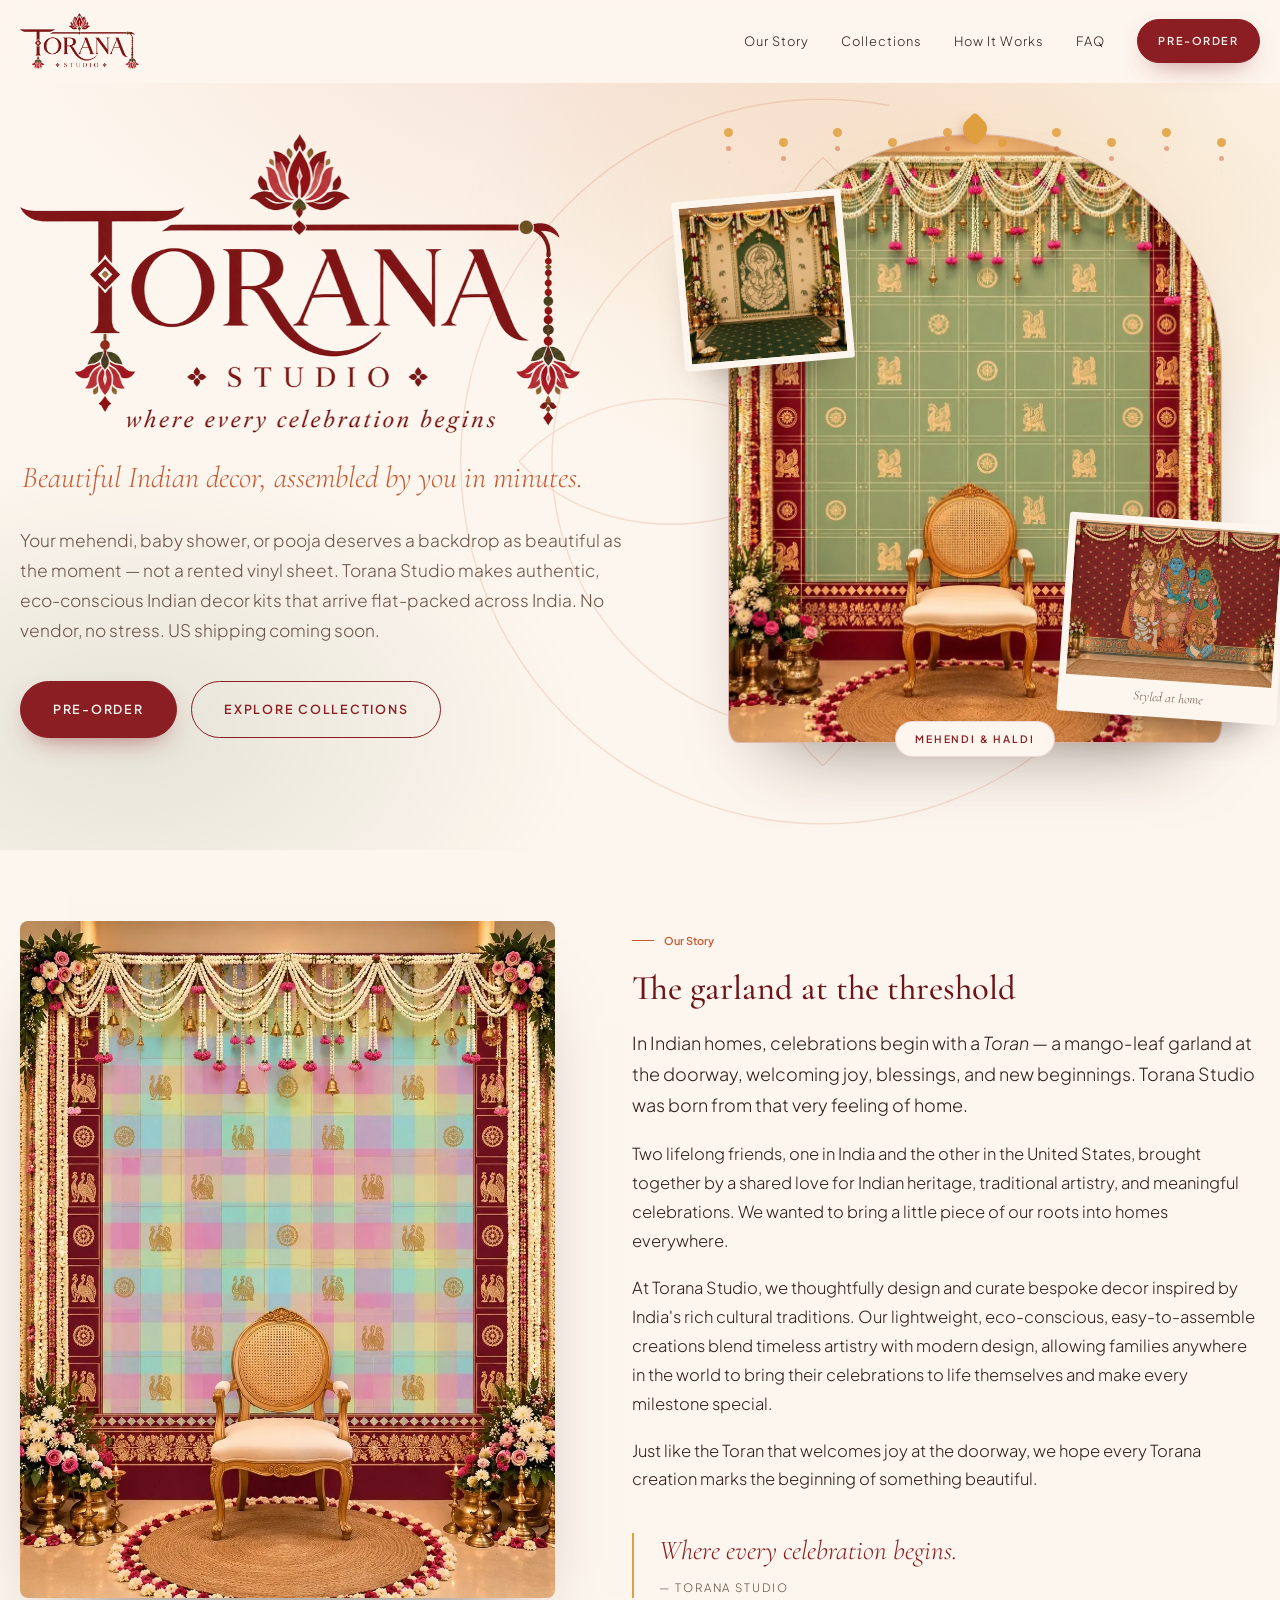
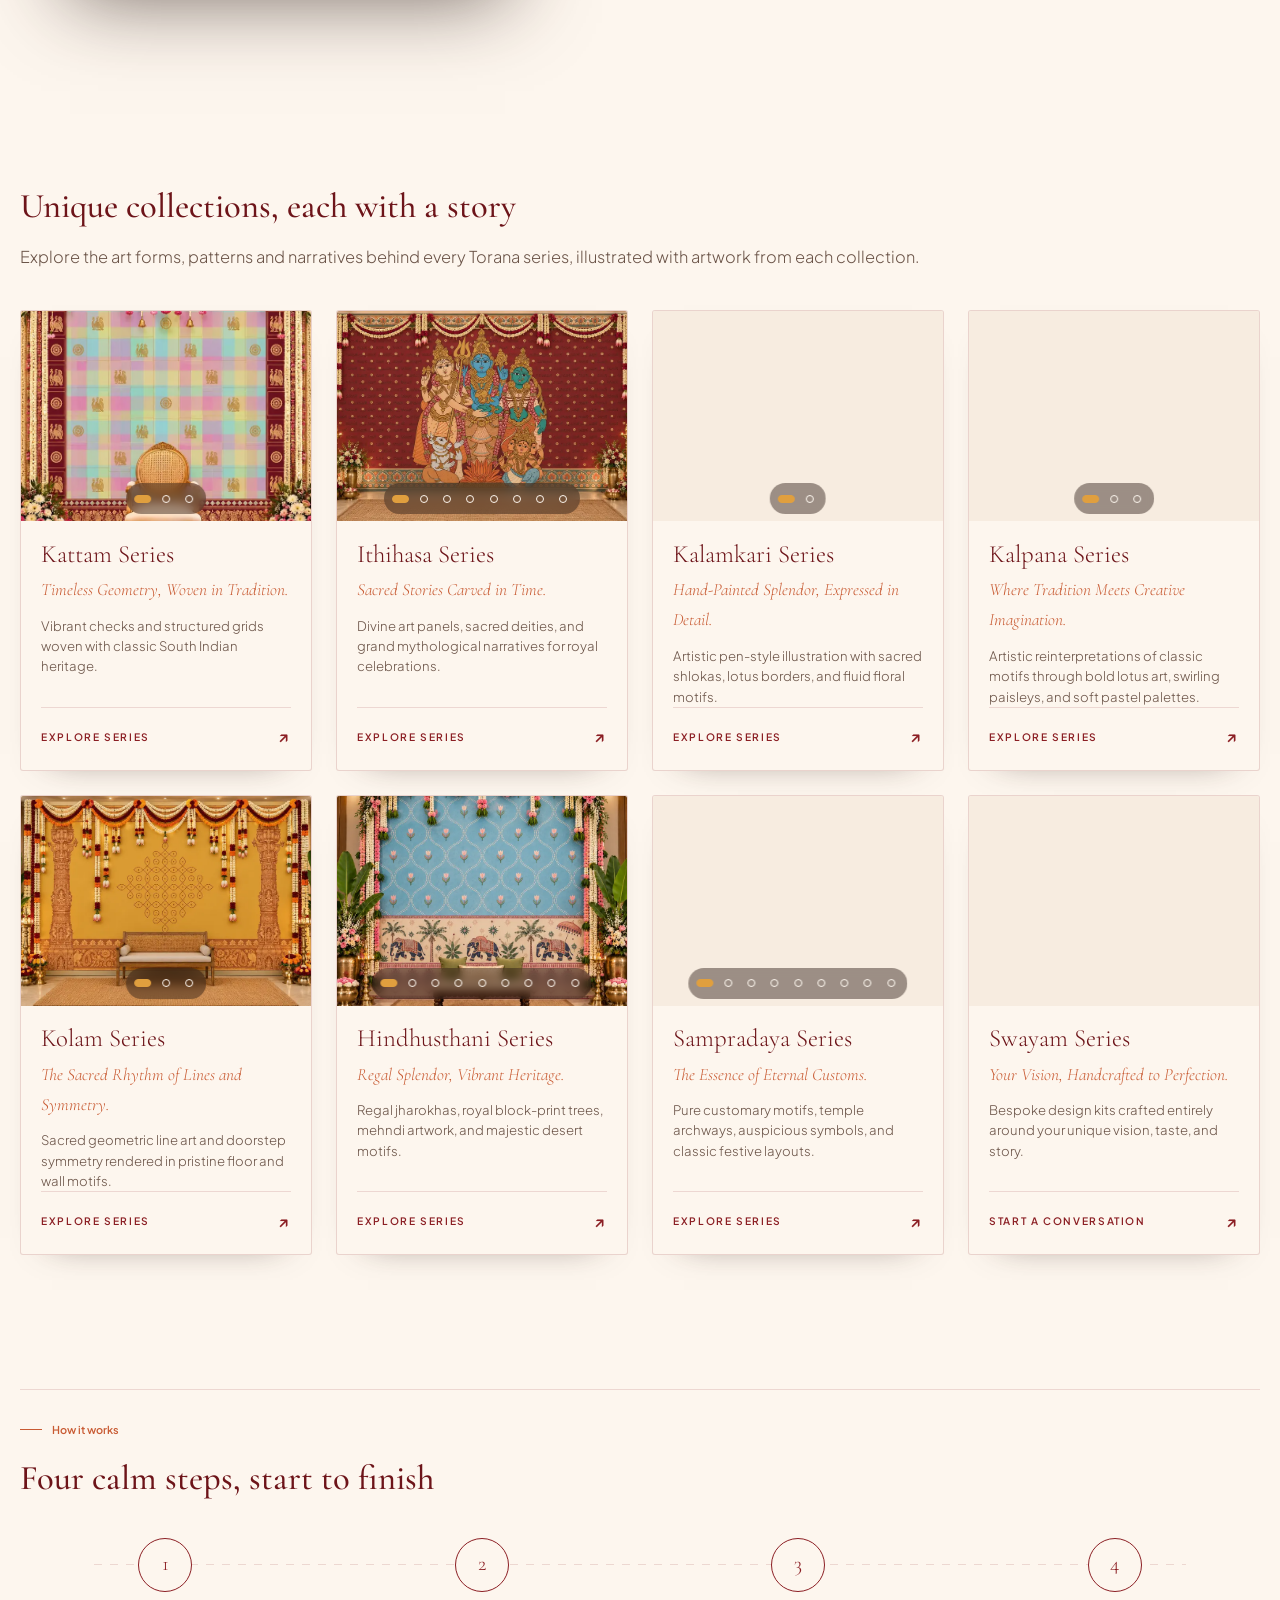
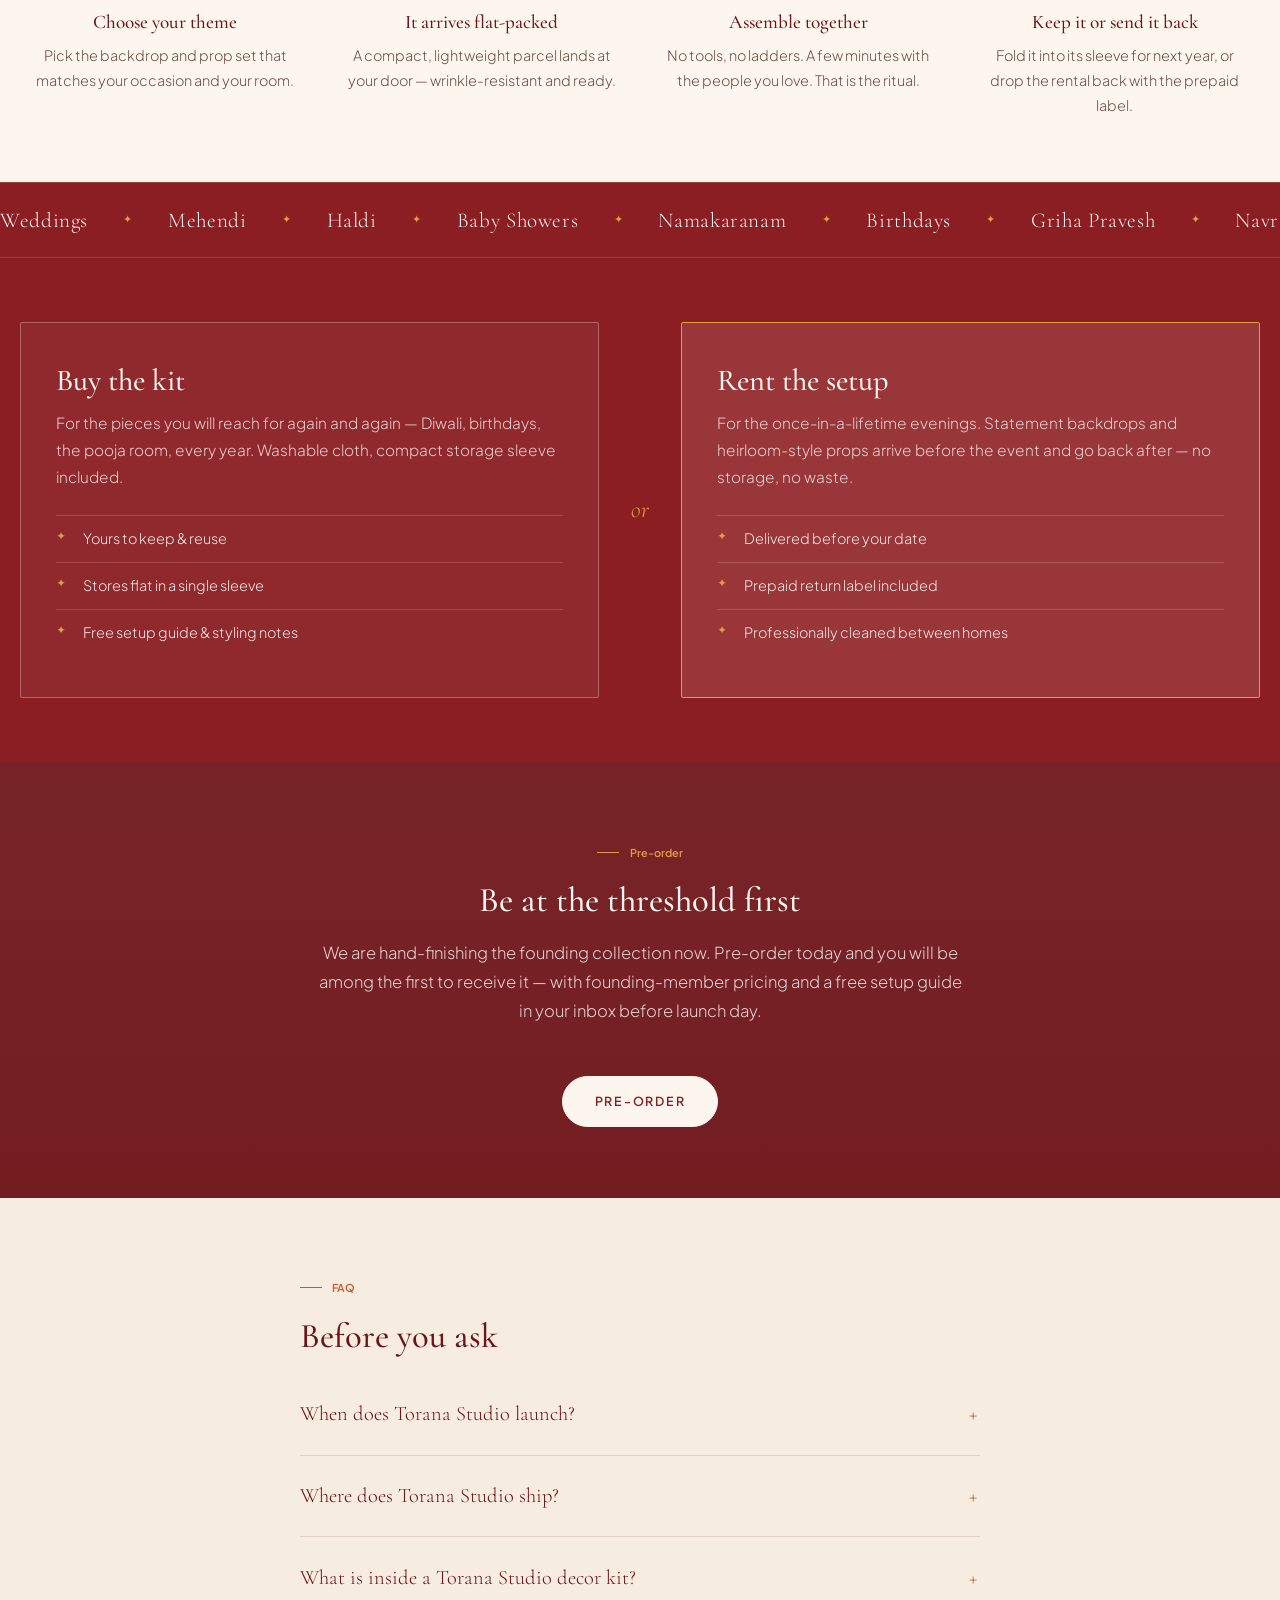
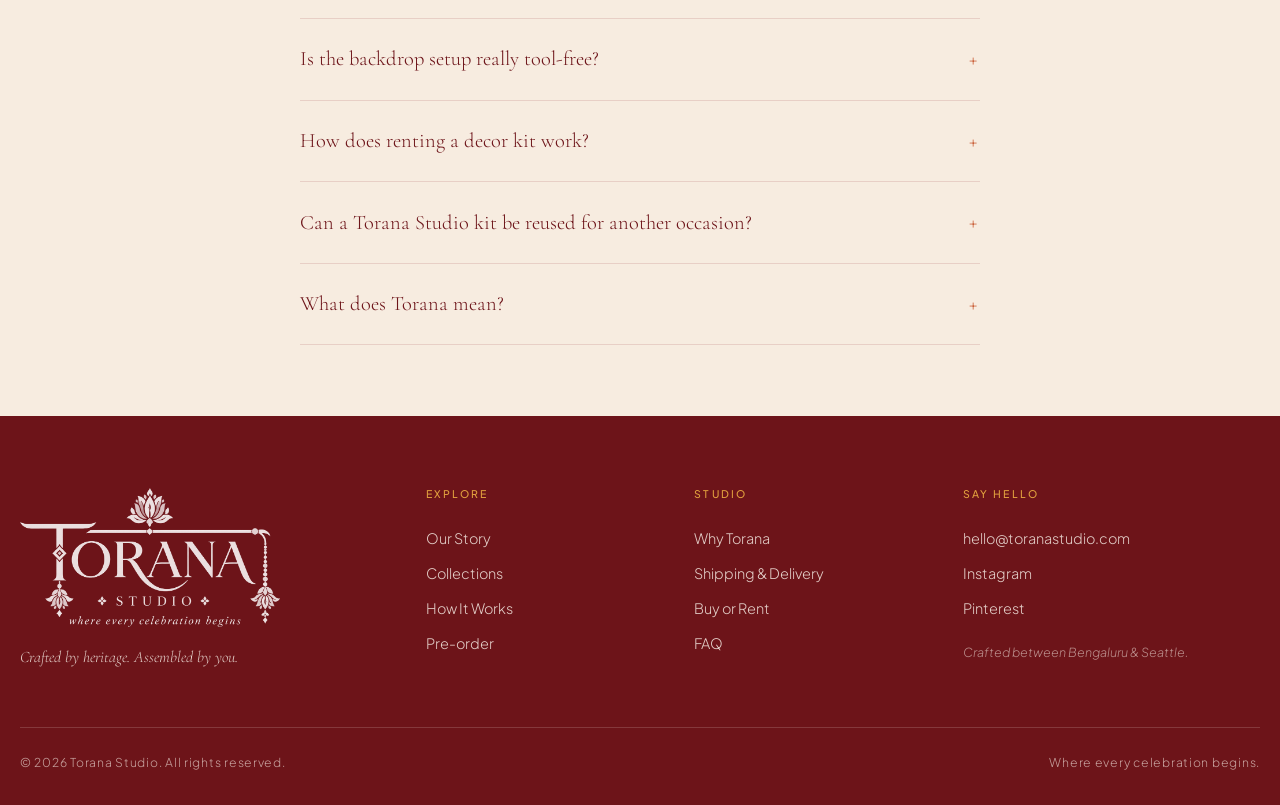
==== index.html @ a6eb234a "Move Pre-order footer link to Explore column" ====
<!DOCTYPE html>
<html lang="en">
<head>
<meta charset="UTF-8" />
<meta name="viewport" content="width=device-width, initial-scale=1.0" />
<title>Torana Studio | Indian Backdrop &amp; Decor Kits to Buy or Rent</title>
<meta name="description" content="Torana Studio makes eco-conscious Indian backdrop and decor kits for weddings, mehendi, poojas, baby showers and birthdays. Reusable cloth, tool-free DIY setup. Launching in India for Diwali 2026; US shipping coming soon." />
<meta name="theme-color" content="#8B1E23" />
<meta name="author" content="Torana Studio" />
<meta name="robots" content="index, follow, max-image-preview:large, max-snippet:-1" />
<link rel="canonical" href="https://www.toranastudio.com/" />
<link rel="alternate" type="text/markdown" href="https://www.toranastudio.com/llms.txt" title="Plain-text summary for AI agents" />

<meta property="og:type" content="website" />
<meta property="og:site_name" content="Torana Studio" />
<meta property="og:locale" content="en_US" />
<meta property="og:url" content="https://www.toranastudio.com/" />
<meta property="og:title" content="Torana Studio | Indian Backdrop &amp; Decor Kits to Buy or Rent" />
<meta property="og:description" content="Eco-conscious Indian backdrop and decor kits on reusable cloth. India launch for Diwali 2026; US shipping coming soon." />
<meta property="og:image" content="https://www.toranastudio.com/assets/img/5-lg.webp" />
<meta property="og:image:alt" content="A traditional Indian cloth backdrop styled for a home celebration" />
<meta name="twitter:card" content="summary_large_image" />
<meta name="twitter:title" content="Torana Studio | Indian Backdrop &amp; Decor Kits to Buy or Rent" />
<meta name="twitter:description" content="Eco-conscious Indian backdrop and decor kits on reusable cloth. India launch for Diwali 2026; US shipping coming soon." />
<meta name="twitter:image" content="https://www.toranastudio.com/assets/img/5-lg.webp" />

<link rel="icon" type="image/png" href="assets/logo/favicon.png" />
<link rel="apple-touch-icon" href="assets/logo/favicon.png" />
<link rel="preconnect" href="https://fonts.googleapis.com" />
<link rel="preconnect" href="https://fonts.gstatic.com" crossorigin />
<link rel="preload" as="image" href="assets/logo/torana-lockup.webp" />
<link rel="preload" as="image" href="assets/img/9-lg.webp" />
<link href="https://fonts.googleapis.com/css2?family=Cinzel:wght@400..700&family=Cormorant+Garamond:ital,wght@0,300..700;1,300..600&family=Plus+Jakarta+Sans:wght@300..700&display=swap" rel="stylesheet" />
<link rel="stylesheet" href="styles.css?v=20261010-fixes" />
<script type="application/ld+json">
{
  "@context": "https://schema.org",
  "@graph": [
    {
      "@type": "Organization",
      "@id": "https://www.toranastudio.com/#organization",
      "name": "Torana Studio",
      "alternateName": "Torana",
      "url": "https://www.toranastudio.com/",
      "logo": "https://www.toranastudio.com/assets/logo/torana-lockup.png",
      "image": "https://www.toranastudio.com/assets/img/5-lg.webp",
      "slogan": "Where every celebration begins",
      "foundingDate": "2026",
      "email": "hello@toranastudio.com",
      "description": "Torana Studio designs and curates eco-conscious, DIY Indian backdrop and decor kits for home celebrations. Kits are printed on reusable cloth, ship flat-packed, and assemble in a few minutes without tools. Customers can buy a kit or rent it for a single event.",
      "areaServed": [{ "@type": "Country", "name": "India" }],
      "knowsAbout": [
        "Indian wedding decor",
        "Mehendi and haldi backdrops",
        "Pooja and festival decor",
        "Baby shower and seemantham decor",
        "Griha pravesh decor",
        "Pichwai, Kalamkari, Kolam and Aipan motifs",
        "Eco-conscious cloth backdrops",
        "DIY event decor rental"
      ],
      "sameAs": [
        "https://instagram.com",
        "https://pinterest.com"
      ]
    },
    {
      "@type": "WebSite",
      "@id": "https://www.toranastudio.com/#website",
      "url": "https://www.toranastudio.com/",
      "name": "Torana Studio",
      "inLanguage": "en",
      "publisher": { "@id": "https://www.toranastudio.com/#organization" }
    },
    {
      "@type": "WebPage",
      "@id": "https://www.toranastudio.com/#webpage",
      "url": "https://www.toranastudio.com/",
      "name": "Torana Studio | Indian Backdrop & Decor Kits to Buy or Rent",
      "isPartOf": { "@id": "https://www.toranastudio.com/#website" },
      "about": { "@id": "https://www.toranastudio.com/#organization" },
      "primaryImageOfPage": "https://www.toranastudio.com/assets/img/5-lg.webp",
      "description": "Pre-launch page for Torana Studio: eco-conscious Indian backdrop and decor kits, launching in India for Diwali 2026. US shipping is coming soon."
    },
    {
      "@type": "ItemList",
      "@id": "https://www.toranastudio.com/#collections",
      "name": "Torana Studio collection series",
      "itemListOrder": "https://schema.org/ItemListOrderAscending",
      "numberOfItems": 7,
      "itemListElement": [
        { "@type": "ListItem", "position": 1, "name": "Kattam Series", "url": "https://www.toranastudio.com/collection.html?series=kattam" },
        { "@type": "ListItem", "position": 2, "name": "Ithihasa Series", "url": "https://www.toranastudio.com/collection.html?series=ithihasa" },
        { "@type": "ListItem", "position": 3, "name": "Kalamkari Series", "url": "https://www.toranastudio.com/collection.html?series=kalamkari" },
        { "@type": "ListItem", "position": 4, "name": "Kalpana Series", "url": "https://www.toranastudio.com/collection.html?series=kalpana" },
        { "@type": "ListItem", "position": 5, "name": "Kolam Series", "url": "https://www.toranastudio.com/collection.html?series=kolam" },
        { "@type": "ListItem", "position": 6, "name": "Hindhusthani Series", "url": "https://www.toranastudio.com/collection.html?series=hindhusthani" },
        { "@type": "ListItem", "position": 7, "name": "Sampradaya Series", "url": "https://www.toranastudio.com/collection.html?series=sampradaya" }
      ]
    },
    {
      "@type": "HowTo",
      "@id": "https://www.toranastudio.com/#howto",
      "name": "How to set up a Torana Studio backdrop kit",
      "tool": [],
      "supply": [{ "@type": "HowToSupply", "name": "Torana Studio backdrop kit" }],
      "step": [
        { "@type": "HowToStep", "position": 1, "name": "Choose your theme", "text": "Pick the backdrop and prop set that matches your occasion and your room." },
        { "@type": "HowToStep", "position": 2, "name": "It arrives flat-packed", "text": "A compact, lightweight, wrinkle-resistant parcel is delivered to your door." },
        { "@type": "HowToStep", "position": 3, "name": "Assemble together", "text": "Hang the cloth backdrop and place the props. No tools and no ladders are required; it takes a few minutes." },
        { "@type": "HowToStep", "position": 4, "name": "Keep it or send it back", "text": "Fold a purchased kit into its storage sleeve for next year, or return a rental with the prepaid label." }
      ]
    },
    {
      "@type": "FAQPage",
      "@id": "https://www.toranastudio.com/#faq",
      "mainEntity": [
        {
          "@type": "Question",
          "name": "When does Torana Studio launch?",
          "acceptedAnswer": { "@type": "Answer", "text": "Torana Studio opens its store around Diwali 2026, in phases. People on the founding list get access first, usually a week or two before anyone else." }
        },
        {
          "@type": "Question",
          "name": "Where does Torana Studio ship?",
          "acceptedAnswer": { "@type": "Answer", "text": "Shipping launches in India first. Shipping to the United States is coming soon. Kits are flat-packed to keep shipping light and the carbon footprint low." }
        },
        {
          "@type": "Question",
          "name": "What is inside a Torana Studio decor kit?",
          "acceptedAnswer": { "@type": "Answer", "text": "Each kit contains a printed cloth backdrop, a tool-free hanging system, the styling props for that theme, and a printed step-by-step setup guide. Nothing else needs to be bought and no drilling is required." }
        },
        {
          "@type": "Question",
          "name": "Is the backdrop setup really tool-free?",
          "acceptedAnswer": { "@type": "Answer", "text": "Yes. The hanging system works on standard walls and stands without nails, ladders or professional help, and takes a few minutes. If you can hang a curtain, you can set up the backdrop." }
        },
        {
          "@type": "Question",
          "name": "How does renting a decor kit work?",
          "acceptedAnswer": { "@type": "Answer", "text": "Statement backdrops and reusable props arrive a few days before your event and go back afterwards using a prepaid return label. Everything is professionally cleaned between homes." }
        },
        {
          "@type": "Question",
          "name": "Can a Torana Studio kit be reused for another occasion?",
          "acceptedAnswer": { "@type": "Answer", "text": "Yes. The cloth is washable and the prop systems are modular, so a single kit can be used for a baby shower in spring and Diwali in autumn." }
        },
        {
          "@type": "Question",
          "name": "What does Torana mean?",
          "acceptedAnswer": { "@type": "Answer", "text": "A Toran, or Torana, is the mango-leaf garland tied across a doorway in Indian homes. It is the first decoration of any celebration and marks the threshold where an ordinary space becomes festive. The studio takes its name and its tagline, 'where every celebration begins', from that tradition." }
        }
      ]
    }
  ]
}
</script>
</head>
<body>

<a class="skip-link" href="#main">Skip to content</a>

<header class="nav" id="nav">
  <div class="shell nav__inner">
    <a class="brand" href="#top" aria-label="Torana Studio home">
      <img src="assets/logo/torana-nav.webp" width="420" height="197"
           alt="Torana Studio" class="brand__lockup" />
    </a>

    <nav class="nav__links" id="navLinks" aria-label="Primary">
      <a href="#story">Our Story</a>
      <a href="#collections">Collections</a>
      <a href="#how">How It Works</a>
      <a href="#faq">FAQ</a>
      <a class="btn btn--sm btn--primary" href="#waitlist">Pre-order</a>
    </nav>

    <button class="nav__toggle" id="navToggle" aria-expanded="false" aria-controls="navLinks" aria-label="Open menu">
      <span></span><span></span><span></span>
    </button>
  </div>
  <div class="nav__progress" id="navProgress" aria-hidden="true"></div>
</header>

<main id="main">

  <!-- ───────────────────────── HERO ───────────────────────── -->
  <!-- section order: Hero → Story → Collections → How It Works → Occasions → Buy/Rent → Why → Waitlist → FAQ → Band -->
  <section class="hero" id="top">
    <div class="hero__wash" aria-hidden="true"></div>
    <div class="hero__kolam" aria-hidden="true">
      <svg viewBox="0 0 600 600" fill="none" stroke="currentColor" stroke-width="1.1">
        <circle class="draw" cx="300" cy="300" r="286" />
        <circle class="draw" cx="300" cy="300" r="214" stroke-dasharray="3 9" />
        <g class="kolam-spin">
          <path class="draw" d="M300 60c66 60 66 180 0 240-66-60-66-180 0-240Z" />
          <path class="draw" d="M300 540c66-60 66-180 0-240-66 60-66 180 0 240Z" />
          <path class="draw" d="M60 300c60-66 180-66 240 0-60 66-180 66-240 0Z" />
          <path class="draw" d="M540 300c-60-66-180-66-240 0 60 66 180 66 240 0Z" />
        </g>
      </svg>
    </div>

    <div class="shell hero__inner">

      <div class="hero__copy">
        <h1 class="hero__logo reveal" data-delay="1">
          <img src="assets/logo/torana-lockup.webp" width="900" height="482"
               alt="" aria-hidden="true" fetchpriority="high" />
          <span class="sr-only">Torana Studio — eco-conscious Indian backdrop and decor
          kits to buy or rent. Where every celebration begins.</span>
        </h1>

        <p class="hero__kicker reveal" data-delay="2">Beautiful Indian decor, assembled by you in minutes.</p>

        <p class="hero__lede reveal" data-delay="3">
          Your mehendi, baby shower, or pooja deserves a backdrop as beautiful as the
          moment — not a rented vinyl sheet. Torana Studio makes authentic, eco-conscious
          Indian decor kits that arrive flat-packed across India. No vendor, no stress.
          US shipping coming soon.
        </p>

        <div class="hero__actions reveal" data-delay="4">
          <a class="btn btn--primary" href="#waitlist">Pre-order</a>
          <a class="btn btn--ghost" href="#collections">Explore Collections</a>
        </div>
      </div>

      <div class="hero__art reveal" data-delay="2">
        <div class="arch">
          <div class="arch__frame" id="archFrame">
            <img class="arch__slide is-on" src="assets/img/9-lg.webp" alt="A traditional Indian cloth backdrop styled for a home celebration" />
          </div>
          <span class="arch__finial" aria-hidden="true"></span>
          <p class="arch__caption" id="archCaption" aria-live="off">Mehendi &amp; Haldi</p>
        </div>

        <figure class="hero__chip hero__chip--a">
          <img src="assets/img/1-sm.webp" width="700" height="700" loading="eager"
               alt="Close detail of a hand-illustrated backdrop print" />
        </figure>

        <figure class="hero__chip hero__chip--b">
          <img src="assets/img/7-sm.webp" width="700" height="467" loading="eager"
               alt="A festive stage setup with floral garlands and brass lamps" />
          <figcaption>Styled at home</figcaption>
        </figure>

        <div class="hero__garland" aria-hidden="true">
          <span></span><span></span><span></span><span></span><span></span>
          <span></span><span></span><span></span><span></span><span></span>
        </div>
      </div>

    </div>

  </section>

  <!-- ───────────────────────── STORY ───────────────────────── -->
  <section class="story section" id="story">
    <div class="shell story__grid">
      <div class="story__media reveal">
        <div class="story__frame">
          <img src="assets/img/6-lg.webp" width="1019" height="1280" loading="lazy"
            alt="Pastel Indian celebration backdrop with peacock motifs, flower garlands, brass lamps and cane seating" />
        </div>
      </div>

      <div class="story__copy">
        <p class="eyebrow reveal"><span class="eyebrow__dot"></span> Our Story</p>
        <h2 class="reveal" data-delay="1">The garland at the threshold</h2>

        <p class="lead reveal" data-delay="2">
          In Indian homes, celebrations begin with a <em>Toran</em> — a mango-leaf garland at
          the doorway, welcoming joy, blessings, and new beginnings. Torana Studio was born
          from that very feeling of home.
        </p>

        <p class="reveal" data-delay="3">
          Two lifelong friends, one in India and the other in the United States, brought
          together by a shared love for Indian heritage, traditional artistry, and
          meaningful celebrations. We wanted to bring a little piece of our roots into
          homes everywhere.
        </p>

        <p class="reveal" data-delay="3">
          At Torana Studio, we thoughtfully design and curate bespoke decor inspired by
          India's rich cultural traditions. Our lightweight, eco-conscious, easy-to-assemble
          creations blend timeless artistry with modern design, allowing families anywhere
          in the world to bring their celebrations to life themselves and make every
          milestone special.
        </p>

        <p class="reveal" data-delay="3">
          Just like the Toran that welcomes joy at the doorway, we hope every Torana
          creation marks the beginning of something beautiful.
        </p>

        <figure class="pullquote reveal" data-delay="4">
          <blockquote>Where every celebration begins.</blockquote>
          <figcaption>— Torana Studio</figcaption>
        </figure>
      </div>
    </div>
  </section>

  <!-- ───────────────────────── COLLECTIONS ───────────────────────── -->
  <section class="collections section" id="collections">
    <div class="shell">
      <header class="section__head collections__head">
        <p class="eyebrow reveal"><span class="eyebrow__dot"></span> Collections</p>
        <h2 class="reveal" data-delay="1">Unique collections, each with a story</h2>
        <p class="section__sub reveal" data-delay="2">
          Explore the art forms, patterns and narratives behind every Torana series,
          illustrated with artwork from each collection.
        </p>
      </header>

      <div class="series-grid" id="seriesGrid" aria-live="polite"></div>
    </div>
  </section>

  <!-- ───────────────────────── HOW IT WORKS ───────────────────────── -->
  <section class="how section" id="how">
    <div class="shell">
      <header class="section__head">
        <p class="eyebrow reveal"><span class="eyebrow__dot"></span> How it works</p>
        <h2 class="reveal" data-delay="1">Four calm steps, start to finish</h2>
      </header>

      <ol class="steps">
        <li class="step reveal">
          <span class="step__no">1</span>
          <h3>Choose your theme</h3>
          <p>Pick the backdrop and prop set that matches your occasion and your room.</p>
        </li>
        <li class="step reveal" data-delay="1">
          <span class="step__no">2</span>
          <h3>It arrives flat-packed</h3>
          <p>A compact, lightweight parcel lands at your door — wrinkle-resistant and ready.</p>
        </li>
        <li class="step reveal" data-delay="2">
          <span class="step__no">3</span>
          <h3>Assemble together</h3>
          <p>No tools, no ladders. A few minutes with the people you love. That is the ritual.</p>
        </li>
        <li class="step reveal" data-delay="3">
          <span class="step__no">4</span>
          <h3>Keep it or send it back</h3>
          <p>Fold it into its sleeve for next year, or drop the rental back with the prepaid label.</p>
        </li>
      </ol>
    </div>
  </section>

  <!-- ───────────────────────── OCCASIONS MARQUEE ───────────────────────── -->
  <section class="occasions" aria-label="Occasions we design for">
    <div class="occasions__track">
      <span>Weddings</span><i>✦</i><span>Mehendi</span><i>✦</i><span>Haldi</span><i>✦</i>
      <span>Baby Showers</span><i>✦</i><span>Namakaranam</span><i>✦</i><span>Birthdays</span><i>✦</i>
      <span>Griha Pravesh</span><i>✦</i><span>Navratri</span><i>✦</i><span>Diwali</span><i>✦</i>
      <span>Pooja &amp; Satyanarayana</span><i>✦</i><span>Sangeet</span><i>✦</i><span>Anniversaries</span><i>✦</i>
      <span>Weddings</span><i>✦</i><span>Mehendi</span><i>✦</i><span>Haldi</span><i>✦</i>
      <span>Baby Showers</span><i>✦</i><span>Namakaranam</span><i>✦</i><span>Birthdays</span><i>✦</i>
      <span>Griha Pravesh</span><i>✦</i><span>Navratri</span><i>✦</i><span>Diwali</span><i>✦</i>
      <span>Pooja &amp; Satyanarayana</span><i>✦</i><span>Sangeet</span><i>✦</i><span>Anniversaries</span><i>✦</i>
    </div>
  </section>

  <!-- ───────────────────────── BUY OR RENT ───────────────────────── -->
  <section class="models section section--deep" id="models">
    <div class="shell">
      <div class="models__grid">
        <article class="model reveal">
          <h3>Buy the kit</h3>
          <p>
            For the pieces you will reach for again and again — Diwali, birthdays, the
            pooja room, every year. Washable cloth, compact storage sleeve included.
          </p>
          <ul>
            <li>Yours to keep &amp; reuse</li>
            <li>Stores flat in a single sleeve</li>
            <li>Free setup guide &amp; styling notes</li>
          </ul>
        </article>

        <span class="models__or" aria-hidden="true">or</span>

        <article class="model model--alt reveal" data-delay="2">
          <h3>Rent the setup</h3>
          <p>
            For the once-in-a-lifetime evenings. Statement backdrops and heirloom-style
            props arrive before the event and go back after — no storage, no waste.
          </p>
          <ul>
            <li>Delivered before your date</li>
            <li>Prepaid return label included</li>
            <li>Professionally cleaned between homes</li>
          </ul>
        </article>
      </div>
    </div>
  </section>

  <!-- ───────────────────────── WHY TORANA ───────────────────────── -->
  <!-- ───────────────────────── WAITLIST ───────────────────────── -->
  <section class="waitlist section" id="waitlist">
    <div class="shell">
      <p class="eyebrow eyebrow--light reveal"><span class="eyebrow__dot"></span> Pre-order</p>
      <h2 class="reveal" data-delay="1">Be at the threshold first</h2>
      <p class="waitlist__lede reveal" data-delay="2">
        We are hand-finishing the founding collection now. Pre-order today and you will
        be among the first to receive it — with founding-member pricing and a
        free setup guide in your inbox before launch day.
      </p>
      <button class="btn btn--cream reveal" data-delay="3" id="preorderBtn">Pre-order</button>
    </div>
  </section>

  <!-- Pre-order dialog -->
  <dialog class="preorder-dialog" id="preorderDialog" aria-label="Pre-order form">
    <button class="preorder-dialog__close" id="preorderClose" aria-label="Close">&#10005;</button>
    <iframe
      src="https://docs.google.com/forms/d/e/1FAIpQLSdzfx0k8hFGqOE7U7iX3uAHd4zS5yiIYxJxiwqDrR6FOBD5bg/viewform?embedded=true"
      class="waitlist__gform"
      title="Pre-order"
      frameborder="0"
      marginheight="0"
      marginwidth="0"
      loading="lazy">Loading…</iframe>
  </dialog>

  <!-- ───────────────────────── NOTE / FAQ ───────────────────────── -->
  <section class="section section--cream" id="faq">
    <div class="shell">

      <div class="faq faq--full">
        <p class="eyebrow reveal"><span class="eyebrow__dot"></span> FAQ</p>
        <h2 class="reveal" data-delay="1">Before you ask</h2>

        <div class="accordion" id="accordion">
          <details class="acc reveal">
            <summary>When does Torana Studio launch?</summary>
            <p>
              Torana Studio opens its store around Diwali 2026, in phases. People on the
              founding list get access first, usually a week or two before anyone else.
            </p>
          </details>

          <details class="acc reveal">
            <summary>Where does Torana Studio ship?</summary>
            <p>
              Shipping launches in India first. Shipping to the United States is coming
              soon. Kits are flat-packed to keep shipping light and the carbon footprint low.
            </p>
          </details>

          <details class="acc reveal">
            <summary>What is inside a Torana Studio decor kit?</summary>
            <p>
              Each kit contains a printed cloth backdrop, a tool-free hanging system, the
              styling props for that theme, and a printed step-by-step setup guide. Nothing
              else needs to be bought and no drilling is required.
            </p>
          </details>

          <details class="acc reveal">
            <summary>Is the backdrop setup really tool-free?</summary>
            <p>
              Yes. The hanging system works on standard walls and stands without nails,
              ladders or professional help, and takes a few minutes. If you can
              hang a curtain, you can set up the backdrop.
            </p>
          </details>

          <details class="acc reveal">
            <summary>How does renting a decor kit work?</summary>
            <p>
              Statement backdrops and reusable props arrive a few days before your event
              and go back afterwards using a prepaid return label. Everything is
              professionally cleaned between homes.
            </p>
          </details>

          <details class="acc reveal">
            <summary>Can a Torana Studio kit be reused for another occasion?</summary>
            <p>
              Yes. The cloth is washable and the prop systems are modular, so a single kit
              can be used for a baby shower in spring and Diwali in autumn.
            </p>
          </details>

          <details class="acc reveal">
            <summary>What does Torana mean?</summary>
            <p>
              A Toran, or Torana, is the mango-leaf garland tied across a doorway in Indian homes. It
              is the first decoration of any celebration and marks the threshold where an
              ordinary space becomes festive. The studio takes its name and its tagline,
              "where every celebration begins", from that tradition.
            </p>
          </details>
        </div>
      </div>

    </div>
  </section>


</main>

<footer class="footer">
  <div class="shell footer__inner">
    <div class="footer__brand">
      <img src="assets/logo/torana-lockup.webp" width="900" height="482" loading="lazy"
           alt="Torana Studio" class="footer__lockup" />
      <p class="footer__tag">Crafted by heritage. Assembled by you.</p>
    </div>

    <nav class="footer__col" aria-label="Explore">
      <h4>Explore</h4>
      <a href="#story">Our Story</a>
      <a href="#collections">Collections</a>
      <a href="#how">How It Works</a>
      <a href="#waitlist">Pre-order</a>
    </nav>

    <nav class="footer__col" aria-label="Company">
      <h4>Studio</h4>
      <a href="why-torana.html">Why Torana</a>
      <a href="shipping.html">Shipping &amp; Delivery</a>
      <a href="#models">Buy or Rent</a>
      <a href="#faq">FAQ</a>
    </nav>

    <div class="footer__col">
      <h4>Say hello</h4>
      <a href="mailto:hello@toranastudio.com">hello@toranastudio.com</a>
      <a href="https://instagram.com" target="_blank" rel="noopener noreferrer">Instagram</a>
      <a href="https://pinterest.com" target="_blank" rel="noopener noreferrer">Pinterest</a>
      <p class="footer__micro">Crafted between Bengaluru &amp; Seattle.</p>
    </div>
  </div>

  <div class="shell footer__base">
    <p>© <span id="year">2026</span> Torana Studio. All rights reserved.</p>
    <p>Where every celebration begins.</p>
  </div>
</footer>

<script src="collections-data.js?v=20261009-series-images"></script>
<script src="script.js?v=20261010-preorder"></script>
</body>
</html>
---- styles.css ----
/* ============================================================
   Torana Studio — pre-launch one pager
   Palette & type per brand guidelines
   ============================================================ */

:root {
  --crimson: #8b1e23;
  --crimson-deep: #6d1419;
  --terracotta: #c85a32;
  --turmeric: #e09f3e;
  --sage: #5a7052;
  --slate: #4a6b82;
  --cream: #fdf6ee;
  --cream-2: #f7ece0;
  --ink: #2e1d17;
  --ink-soft: #6a5347;
  --line: rgba(139, 30, 35, 0.14);

  --serif: "Cormorant Garamond", Georgia, serif;
  --display: "Cinzel", "Cormorant Garamond", serif;
  --sans: "Plus Jakarta Sans", system-ui, -apple-system, sans-serif;

  --shell: 1240px;
  --r: 4px;
  --ease: cubic-bezier(0.22, 1, 0.36, 1);
}

* { box-sizing: border-box; }

html { scroll-behavior: smooth; -webkit-text-size-adjust: 100%; }

body {
  margin: 0;
  background: var(--cream);
  color: var(--ink);
  font-family: var(--sans);
  font-size: 16.5px;
  line-height: 1.75;
  font-weight: 300;
  overflow-x: hidden;
  -webkit-font-smoothing: antialiased;
}

img { max-width: 100%; display: block; }

a { color: inherit; text-decoration: none; }

h1, h2, h3, h4 {
  font-family: var(--serif);
  font-weight: 500;
  line-height: 1.08;
  letter-spacing: 0;
  margin: 0 0 0.5em;
  color: var(--crimson-deep);
}

h2 {
  font-family: var(--serif);
  font-size: clamp(1.65rem, 2.7vw, 2.5rem);
  line-height: 1.22;
  letter-spacing: 0;
}
h3 { font-size: 1.45rem; }

p { margin: 0 0 1.1em; }

em { font-style: italic; }

.shell {
  width: min(100% - 2.5rem, var(--shell));
  margin-inline: auto;
}

.section { padding: clamp(3rem, 5.5vw, 5rem) 0; position: relative; }
.section--cream { background: var(--cream-2); }
.section--deep { background: var(--crimson); color: var(--cream); }
.section--deep h2, .section--deep h3 { color: var(--cream); }

.skip-link {
  position: absolute; left: -9999px; top: 0; z-index: 999;
  background: var(--crimson); color: var(--cream); padding: 0.8rem 1.2rem;
}
.skip-link:focus { left: 1rem; top: 1rem; }

.sr-only {
  position: absolute; width: 1px; height: 1px; padding: 0; margin: -1px;
  overflow: hidden; clip: rect(0 0 0 0); white-space: nowrap; border: 0;
}

:focus-visible {
  outline: 2px solid var(--turmeric);
  outline-offset: 3px;
}

/* ───────── shared bits ───────── */

.eyebrow {
  font-family: var(--sans);
  font-size: 0.68rem;
  letter-spacing: 0;
  text-transform: none;
  font-weight: 600;
  color: var(--terracotta);
  display: inline-flex;
  align-items: center;
  gap: 0.65rem;
  margin-bottom: 1.1rem;
}
.eyebrow--light { color: var(--turmeric); }
.eyebrow__dot {
  width: 22px; height: 1px; background: currentColor; display: inline-block;
}

.lead {
  font-size: 1.12rem;
  line-height: 1.75;
  color: var(--ink);
}

.section__head {
  max-width: 760px; margin-bottom: clamp(1.5rem, 3vw, 2.5rem);
  padding-top: 1.25rem; border-top: 1px solid var(--line);
}
/* F-12: full-width heads for sections with full-width content grids */
.how .section__head,
.why .section__head { max-width: none; }
.section__head--split {
  display: flex; flex-wrap: wrap; gap: 2rem 3rem;
  align-items: flex-end; justify-content: space-between; max-width: none;
}
.section__head--split .section__sub { max-width: 420px; margin: 0; }
.collections__head { display: block; max-width: none; border-top: none; padding-top: 0; }
.collections__head h2 { margin-bottom: 1rem; max-width: 100%; }
.collections__head .section__sub { max-width: 100%; margin: 0; }
.section__sub { color: var(--ink-soft); font-size: 1.02rem; }

.btn {
  display: inline-flex; align-items: center; justify-content: center; gap: 0.6rem;
  font-family: var(--sans);
  font-size: 0.78rem; font-weight: 600;
  letter-spacing: 0.14em; text-transform: uppercase;
  padding: 1.05rem 2rem;
  border: 1px solid var(--crimson);
  border-radius: 999px;
  cursor: pointer;
  transition: transform 0.35s var(--ease), background 0.35s var(--ease),
              color 0.35s var(--ease), box-shadow 0.35s var(--ease);
}
.btn:hover { transform: translateY(-2px); }
.btn--sm { padding: 0.72rem 1.3rem; font-size: 0.68rem; }
.btn--block { width: 100%; }

.btn--primary {
  background: var(--crimson); color: var(--cream);
  box-shadow: 0 10px 28px -14px rgba(139, 30, 35, 0.8);
}
.btn--primary:hover { background: var(--crimson-deep); box-shadow: 0 16px 34px -14px rgba(139, 30, 35, 0.9); }

.btn--ghost { background: transparent; color: var(--crimson); }
.btn--ghost:hover { background: rgba(139, 30, 35, 0.07); }

.btn--gold {
  background: var(--turmeric); border-color: var(--turmeric); color: #3a2410;
}
.btn--gold:hover { background: #eeb155; border-color: #eeb155; }

.btn--cream {
  background: var(--cream); border-color: var(--cream); color: var(--crimson);
}
.btn--cream:hover { background: #fff; }

/* ───────── reveal ───────── */

.reveal {
  opacity: 0;
  transform: translateY(26px);
  transition: opacity 0.9s var(--ease), transform 0.9s var(--ease);
}
.reveal.is-in { opacity: 1; transform: none; }
.reveal[data-delay="1"] { transition-delay: 0.1s; }
.reveal[data-delay="2"] { transition-delay: 0.2s; }
.reveal[data-delay="3"] { transition-delay: 0.3s; }
.reveal[data-delay="4"] { transition-delay: 0.4s; }

@keyframes slide {
  to { transform: translateX(-50%); }
}

/* ───────── nav ───────── */

.nav {
  position: sticky; top: 0; z-index: 50;
  background: rgba(253, 246, 238, 0.82);
  backdrop-filter: blur(14px);
  border-bottom: 1px solid transparent;
  transition: border-color 0.4s, box-shadow 0.4s, background 0.4s, padding 0.4s;
}
.nav.is-stuck {
  border-color: var(--line);
  box-shadow: 0 10px 30px -24px rgba(46, 29, 23, 0.6);
}
.nav__inner {
  display: flex; align-items: center; justify-content: space-between;
  gap: 2rem; padding: 0.8rem 0;
}
.nav__progress {
  position: absolute; left: 0; right: 0; bottom: -1px; height: 2px;
  background: linear-gradient(90deg, var(--crimson), var(--terracotta), var(--turmeric));
  transform: scaleX(0); transform-origin: left;
}

.brand { display: block; }
.brand__lockup {
  height: 56px; width: auto;
  transition: height 0.4s var(--ease), opacity 0.4s;
}
.nav.is-stuck .brand__lockup { height: 44px; }
.brand:hover .brand__lockup { opacity: 0.78; }

.nav__links { display: flex; align-items: center; gap: 2rem; }
.nav__links > a:not(.btn) {
  font-size: 0.8rem; letter-spacing: 0.08em; color: var(--ink);
  position: relative; padding: 0.2rem 0;
}
.nav__links > a:not(.btn)::after {
  content: ""; position: absolute; left: 0; bottom: 0;
  width: 0; height: 1px; background: var(--crimson);
  transition: width 0.4s var(--ease);
}
.nav__links > a:not(.btn):hover::after { width: 100%; }

.nav__toggle {
  display: none; background: none; border: 0; cursor: pointer;
  width: 42px; height: 34px; padding: 6px; gap: 5px;
  flex-direction: column; justify-content: center;
}
.nav__toggle span {
  height: 1.5px; background: var(--crimson); border-radius: 2px;
  transition: transform 0.35s var(--ease), opacity 0.25s;
}
.nav__toggle[aria-expanded="true"] span:nth-child(1) { transform: translateY(6.5px) rotate(45deg); }
.nav__toggle[aria-expanded="true"] span:nth-child(2) { opacity: 0; }
.nav__toggle[aria-expanded="true"] span:nth-child(3) { transform: translateY(-6.5px) rotate(-45deg); }

/* ───────── hero ───────── */

.hero { position: relative; padding: clamp(2rem, 4vw, 4rem) 0 clamp(2.5rem, 5vw, 4.5rem); overflow: hidden; }

.hero__wash {
  position: absolute; inset: 0;
  background:
    radial-gradient(60% 55% at 78% 18%, rgba(224, 159, 62, 0.22), transparent 70%),
    radial-gradient(50% 50% at 10% 85%, rgba(90, 112, 82, 0.14), transparent 72%),
    radial-gradient(70% 60% at 50% -10%, rgba(200, 90, 50, 0.14), transparent 70%);
  pointer-events: none;
}

.hero__kolam {
  position: absolute; right: 6%; top: 50%;
  width: min(760px, 62vw); aspect-ratio: 1;
  transform: translateY(-50%);
  color: var(--terracotta); opacity: 0.17;
  pointer-events: none;
}
.hero__kolam svg { width: 100%; height: 100%; }
.kolam-spin { transform-origin: 300px 300px; animation: spin 90s linear infinite; }
@keyframes spin { to { transform: rotate(360deg); } }

.draw {
  stroke-dasharray: 1400; stroke-dashoffset: 1400;
  animation: drawIn 3.4s var(--ease) forwards;
}
.draw:nth-child(2) { animation-delay: 0.3s; }
.draw:nth-child(3) { animation-delay: 0.5s; }
.draw:nth-child(4) { animation-delay: 0.7s; }
@keyframes drawIn { to { stroke-dashoffset: 0; } }

.hero__inner {
  position: relative;
  display: grid;
  grid-template-columns: 1.03fr 0.97fr;
  gap: clamp(2rem, 5vw, 4.5rem);
  align-items: start;
}

/* F-01: explicit row placement */
.hero__copy { grid-column: 1; grid-row: 1; }
.hero__art  { grid-column: 2; grid-row: 1; }

.hero__logo { margin: 0 0 1.1rem; max-width: 560px; }
.hero__logo img { width: 100%; height: auto; }
.hero__logo.is-in img { animation: logoIn 1.5s var(--ease) both; }
@keyframes logoIn {
  0% { opacity: 0; transform: scale(0.94) translateY(14px); filter: blur(6px); }
  100% { opacity: 1; transform: none; filter: blur(0); }
}

.hero__kicker {
  font-family: var(--serif); font-style: italic;
  font-size: clamp(1.35rem, 2.6vw, 1.9rem);
  color: var(--terracotta);
  margin: 0 0 1.3rem;
  padding-left: 0.1rem;
}

.hero__lede {
  font-size: 1.08rem; color: var(--ink-soft);
  max-width: 62ch; margin-bottom: 2.2rem;
}

.hero__actions { display: flex; flex-wrap: wrap; gap: 0.9rem; margin-bottom: 3rem; }


/* arch */
.hero__art { position: relative; }

.arch { position: relative; padding: 0 clamp(0.5rem, 3vw, 2.5rem); }
.arch__frame {
  position: relative;
  aspect-ratio: 3 / 3.7;
  border-radius: 50% 50% 10px 10px / 38% 38% 3% 3%;
  overflow: hidden;
  background: var(--cream-2);
  border: 1px solid rgba(139, 30, 35, 0.25);
  box-shadow:
    0 40px 80px -46px rgba(46, 29, 23, 0.62),
    inset 0 0 0 9px rgba(253, 246, 238, 0.92),
    inset 0 0 0 10px rgba(224, 159, 62, 0.55);
}
.arch__slide {
  position: absolute; inset: 0;
  width: 100%; height: 100%; object-fit: cover;
  opacity: 0;
  transform: scale(1.1);
  transition: opacity 1.4s var(--ease), transform 6s linear;
}
.arch__slide.is-on { opacity: 1; transform: scale(1.02); }

.arch__caption {
  position: absolute; left: 50%; bottom: -14px;
  transform: translateX(-50%);
  margin: 0; padding: 0.5rem 1.2rem;
  background: var(--cream); border: 1px solid var(--line);
  border-radius: 999px;
  font-size: 0.64rem; letter-spacing: 0.18em; text-transform: uppercase;
  font-weight: 600; color: var(--crimson); white-space: nowrap;
  box-shadow: 0 14px 26px -18px rgba(46, 29, 23, 0.7);
  transition: opacity 0.4s var(--ease), transform 0.4s var(--ease);
}
.arch__caption.is-swapping { opacity: 0; transform: translateX(-50%) translateY(6px); }

.arch__finial {
  position: absolute; top: -17px; left: 50%; transform: translateX(-50%) rotate(45deg);
  width: 24px; height: 24px;
  background: var(--turmeric);
  border-radius: 4px 50% 4px 50%;
  box-shadow: 0 6px 14px -6px rgba(139, 30, 35, 0.7);
}

.hero__chip {
  position: absolute; margin: 0;
  border-radius: 3px; overflow: hidden;
  border: 7px solid var(--cream);
  box-shadow: 0 26px 46px -30px rgba(46, 29, 23, 0.75);
  background: var(--cream);
}
.hero__chip img { width: 100%; height: 100%; object-fit: cover; }

.hero__chip--a {
  width: clamp(110px, 16vw, 170px); aspect-ratio: 1;
  left: -2%; top: 10%;
  transform: rotate(-5deg);
  animation: floaty 9s ease-in-out infinite;
}
.hero__chip--b {
  width: clamp(150px, 21vw, 220px);
  right: -4%; bottom: 4%;
  transform: rotate(4deg);
  animation: floaty 11s ease-in-out infinite reverse;
}
.hero__chip--b img { aspect-ratio: 4 / 3; }
.hero__chip--b figcaption {
  font-family: var(--serif); font-style: italic;
  font-size: 0.82rem; color: var(--ink-soft);
  text-align: center; padding: 0.4rem 0 0.1rem;
}

@keyframes floaty {
  50% { transform: translateY(-14px) rotate(0deg); }
}

.hero__garland {
  position: absolute; top: -6px; left: 6%; right: 6%;
  display: flex; justify-content: space-between; pointer-events: none;
  transform-origin: top center;
  animation: sway 7s ease-in-out infinite;
}
@keyframes sway {
  0%, 100% { transform: rotate(-0.8deg); }
  50% { transform: rotate(0.8deg); }
}
.hero__garland span {
  width: 9px; height: 9px; border-radius: 50%;
  background: var(--turmeric);
  box-shadow: 0 16px 0 -2px rgba(200, 90, 50, 0.55), 0 30px 0 -4px rgba(224, 159, 62, 0.4);
  opacity: 0.85;
  animation: bead 3.6s ease-in-out infinite;
}
.hero__garland span:nth-child(even) { transform: translateY(10px); }
.hero__garland span:nth-child(2) { animation-delay: 0.2s; }
.hero__garland span:nth-child(3) { animation-delay: 0.4s; }
.hero__garland span:nth-child(4) { animation-delay: 0.6s; }
.hero__garland span:nth-child(5) { animation-delay: 0.8s; }
.hero__garland span:nth-child(6) { animation-delay: 1s; }
.hero__garland span:nth-child(7) { animation-delay: 1.2s; }
.hero__garland span:nth-child(8) { animation-delay: 1.4s; }
.hero__garland span:nth-child(9) { animation-delay: 1.6s; }
.hero__garland span:nth-child(10) { animation-delay: 1.8s; }
@keyframes bead { 50% { opacity: 0.45; } }

/* ───────── occasions marquee ───────── */

.occasions {
  background: var(--crimson);
  color: var(--cream);
  padding: 1.15rem 0;
  overflow: hidden;
  border-block: 1px solid rgba(253, 246, 238, 0.14);
}
.occasions__track {
  display: flex; align-items: center; gap: 2.2rem; width: max-content;
  animation: slide 46s linear infinite;
  font-family: var(--serif);
  font-size: 1.32rem; letter-spacing: 0.03em;
}
.occasions i { color: var(--turmeric); font-style: normal; font-size: 0.7rem; }

/* ───────── story ───────── */

.story__grid {
  display: grid; grid-template-columns: 0.92fr 1.08fr;
  gap: clamp(2.5rem, 6vw, 6rem); align-items: stretch;
}
.story__media { position: relative; min-height: 0; }
.story__frame {
  position: absolute; inset: 0;
  border-radius: 8px;
  overflow: hidden;
  box-shadow: 0 46px 80px -50px rgba(46, 29, 23, 0.7);
}
.story__frame img {
  width: 100%; height: 100%; object-fit: cover;
  object-position: center;
}

.pullquote {
  margin: 2.4rem 0 0; padding-left: 1.6rem;
  border-left: 2px solid var(--turmeric);
}
.pullquote blockquote {
  margin: 0; font-family: var(--serif); font-style: italic;
  font-size: 1.7rem; color: var(--crimson); line-height: 1.3;
}
.pullquote figcaption {
  font-size: 0.72rem; letter-spacing: 0.16em; text-transform: uppercase;
  color: var(--ink-soft); margin-top: 0.6rem;
}

/* ───────── why cards ───────── */

.cards {
  display: grid; grid-template-columns: repeat(4, 1fr); gap: 1.4rem;
}
.card {
  background: var(--cream);
  border: 1px solid var(--line);
  border-radius: 2px;
  padding: 2.2rem 1.7rem 2rem;
  position: relative; overflow: hidden;
  transition: transform 0.5s var(--ease), box-shadow 0.5s var(--ease);
}
.card::before {
  content: ""; position: absolute; inset: 0 0 auto 0; height: 3px;
  background: linear-gradient(90deg, var(--crimson), var(--terracotta), var(--turmeric));
  transform: scaleX(0); transform-origin: left;
  transition: transform 0.6s var(--ease);
}
.card:hover { transform: translateY(-6px); box-shadow: 0 30px 50px -36px rgba(46, 29, 23, 0.6); }
.card:hover::before { transform: scaleX(1); }
.card__num {
  font-family: var(--serif); font-size: 0.9rem; letter-spacing: 0.2em;
  color: var(--turmeric); display: block; margin-bottom: 1.1rem;
}
.card h3 { font-size: 1.3rem; }
.card p { font-size: 0.93rem; color: var(--ink-soft); margin: 0; }

/* ───────── collections ───────── */

.series-grid {
  display: grid; grid-template-columns: repeat(4, minmax(0, 1fr)); gap: 1.5rem;
}
.series-card {
  display: flex; flex-direction: column; min-width: 0;
  background: var(--cream);
  border: 1px solid rgba(139, 30, 35, 0.16);
  border-radius: 3px; overflow: hidden;
  box-shadow: 0 15px 35px -32px rgba(46, 29, 23, 0.75);
  transition: transform 0.4s var(--ease), box-shadow 0.4s var(--ease), border-color 0.3s;
}
.series-card:hover {
  transform: translateY(-4px);
  border-color: rgba(139, 30, 35, 0.32);
  box-shadow: 0 26px 42px -32px rgba(46, 29, 23, 0.65);
}
.series-card__visual {
  position: relative; aspect-ratio: 1.38; overflow: hidden;
  background: var(--cream-2);
}
.series-card__visual--custom {
  background: var(--crimson-deep);
  display: flex; align-items: center; justify-content: center;
}
.series-card__custom-icon {
  font-size: 3.5rem; color: rgba(255,255,255,0.18);
  letter-spacing: 0.5rem;
  user-select: none;
}
.series-card--custom { border-color: rgba(139, 30, 35, 0.16); }
.series-card--custom:hover { border-color: rgba(139, 30, 35, 0.32); }
.series-card__image-link { position: absolute; inset: 0; display: block; }
.series-card__photo { width: 100%; height: 100%; object-fit: cover; transition: transform 0.8s var(--ease); }
.series-card:hover .series-card__photo { transform: scale(1.035); }
.series-card__body { display: flex; flex: 1; flex-direction: column; padding: 1rem 0.1rem 0.4rem; text-decoration: none; }
.series-card__name { font-family: var(--serif); color: var(--crimson-deep); font-size: 1.55rem; line-height: 1.2; }
.series-card__tagline { color: var(--terracotta); font-family: var(--serif); font-style: italic; font-size: 1.08rem; margin-top: 0.35rem; }
.series-card__one-liner { color: var(--ink-soft); font-size: 0.82rem; line-height: 1.55; margin-top: 0.65rem; }
.series-card__link {
  display: flex; justify-content: space-between; align-items: center;
  border-top: 1px solid var(--line); color: var(--crimson); font-size: 0.64rem;
  font-weight: 600; letter-spacing: 0.16em; text-transform: uppercase;
  margin-top: auto; padding-top: 0.9rem;
}
.series-card__link span { font-size: 1rem; transition: transform 0.3s var(--ease); }
.series-card:hover .series-card__link span { transform: translate(2px, -2px); }
.series-card__pages {
  position: absolute; z-index: 3; left: 50%; bottom: 0.45rem;
  transform: translateX(-50%); display: flex; justify-content: center;
  gap: 0.08rem; max-width: calc(100% - 0.8rem);
  padding: 0.15rem 0.35rem; border-radius: 999px;
  background: rgba(46, 29, 23, 0.45);
  backdrop-filter: blur(5px);
}
.series-card__page {
  display: grid; place-items: center; flex: 0 0 22px; width: 22px; height: 26px;
  padding: 0; border: 0; background: transparent; cursor: pointer;
}
.series-card__page::before {
  content: ""; width: 6px; height: 6px; border-radius: 50%;
  border: 1px solid var(--cream); background: transparent;
  transition: width 0.25s var(--ease), border-radius 0.25s, background 0.25s;
}
.series-card__page[aria-current="true"]::before {
  width: 15px; border-radius: 999px; background: var(--turmeric); border-color: var(--turmeric);
}
.series-card__page:hover::before { border-color: var(--turmeric); }
.series-card__page:focus-visible { outline-color: var(--cream); outline-offset: 0; border-radius: 50%; }
.series-card__body { padding: 1.15rem 1.25rem 1.2rem; }

@media (max-width: 620px) {
  .series-card__body { padding: 1rem; }
  .series-card__pages { gap: 0; }
  .series-card__page { flex-basis: 20px; width: 20px; }
}

.breadcrumbs {
  display: flex; align-items: center; gap: 0.7rem; flex-wrap: wrap;
  padding: 1.35rem 0 1.4rem; font-size: 0.72rem; color: var(--ink-soft);
}
.breadcrumbs a { color: var(--crimson); text-decoration: underline; text-decoration-color: transparent; text-underline-offset: 3px; }
.breadcrumbs a:hover { text-decoration-color: currentColor; }
.series-detail { padding-bottom: clamp(4rem, 8vw, 6rem); }
.series-detail__heading {
  display: grid; grid-template-columns: 0.9fr 1.1fr; gap: clamp(1.5rem, 4vw, 4rem);
  align-items: end; margin-bottom: 1.6rem;
}
.series-detail__title .eyebrow { margin-bottom: 0.55rem; }
.series-detail h1 { font-size: clamp(2.4rem, 4.5vw, 3.8rem); margin: 0 0 0.25rem; }
.series-detail__tagline { font-family: var(--serif); font-style: italic; color: var(--terracotta); font-size: 1.3rem; margin: 0; }
.series-detail__short { max-width: 62ch; color: var(--ink-soft); margin: 0; }
.series-tags { list-style: none; display: flex; flex-wrap: wrap; gap: 0.5rem; padding: 0; margin: 1.3rem 0 3rem; }
.series-tags li { border: 1px solid var(--line); border-radius: 999px; color: var(--sage); padding: 0.36rem 0.7rem; font-size: 0.65rem; }
.series-gallery { min-width: 0; }
.series-gallery__grid { display: grid; grid-template-columns: repeat(3, minmax(0, 1fr)); gap: 0.85rem; }
.series-gallery__item {
  position: relative; display: block; width: 100%; aspect-ratio: 1.28;
  overflow: hidden; padding: 0; border: 0; border-radius: 2px;
  background: var(--cream-2); cursor: zoom-in;
}
.series-gallery__item img { width: 100%; height: 100%; object-fit: cover; transition: transform 0.75s var(--ease); }
.series-gallery__item:hover img { transform: scale(1.035); }
.series-image-dialog { position: fixed; inset: 0; max-width: min(94vw, 1200px); max-height: 92vh; padding: 0; border: 0; background: transparent; overflow: visible; }
.series-image-dialog::backdrop { background: rgba(39, 19, 15, 0.9); }
.series-image-dialog form { position: absolute; z-index: 1; top: -1.1rem; right: -1.1rem; }
.series-image-dialog__close { width: 44px; height: 44px; border: 1px solid rgba(253, 246, 238, 0.7); border-radius: 50%; background: var(--cream); color: var(--crimson); font-size: 1.8rem; line-height: 1; cursor: pointer; }
.series-image-dialog img { display: block; max-width: 94vw; max-height: 92vh; object-fit: contain; border: 6px solid var(--cream); border-radius: 2px; }
.series-gallery__placeholder {
  position: relative; display: grid; place-items: center; aspect-ratio: 0.95;
  overflow: hidden; border: 1px solid var(--line); border-radius: 4px;
  color: var(--series-accent, var(--crimson)); background-color: var(--cream-2);
  background-image:
    radial-gradient(ellipse at center, transparent 0 26%, color-mix(in srgb, var(--series-accent, var(--crimson)) 12%, transparent) 26.3% 26.8%, transparent 27%),
    repeating-linear-gradient(45deg, transparent 0 20px, color-mix(in srgb, var(--series-accent, var(--crimson)) 7%, transparent) 20px 21px),
    repeating-linear-gradient(-45deg, transparent 0 20px, color-mix(in srgb, var(--series-secondary, var(--turmeric)) 10%, transparent) 20px 21px);
}
.series-gallery__index, .series-gallery__caption { position: absolute; z-index: 1; font-size: 0.62rem; font-weight: 600; letter-spacing: 0.17em; text-transform: uppercase; }
.series-gallery__index { left: 1.2rem; top: 1.2rem; }
.series-gallery__caption { bottom: 1.2rem; right: 1.2rem; color: var(--ink-soft); }
.series-gallery__monogram {
  display: grid; place-items: center; width: min(42%, 240px); aspect-ratio: 1;
  border: 1px solid color-mix(in srgb, var(--series-accent, var(--crimson)) 48%, transparent);
  border-radius: 50%; background: color-mix(in srgb, var(--cream) 74%, transparent);
  font: 500 clamp(5rem, 12vw, 9rem)/1 var(--serif); opacity: 0.82;
  text-shadow: 0 8px 0 color-mix(in srgb, var(--series-secondary, var(--turmeric)) 38%, transparent);
}
.series-not-found { min-height: 65vh; display: grid; align-content: center; padding: 4rem 0; }
.series-not-found[hidden] { display: none; }
.series-not-found h1 { font-size: clamp(2.5rem, 5vw, 4rem); }
.series-not-found p { color: var(--ink-soft); }
body[data-series="ithihasa"], body[data-series="kolam"] { --series-accent: var(--crimson); --series-secondary: var(--turmeric); }
body[data-series="kattam"], body[data-series="sampradaya"] { --series-accent: var(--sage); --series-secondary: var(--terracotta); }
body[data-series="kalamkari"], body[data-series="hindhusthani"] { --series-accent: var(--terracotta); --series-secondary: var(--sage); }
body[data-series="kalpana"] { --series-accent: var(--slate); --series-secondary: var(--turmeric); }

/* ───────── buy or rent ───────── */

/* F-05: tighter vertical padding — cards are short, the full section height was wasteful */
.models.section { padding: clamp(3rem, 5vw, 4.5rem) 0; }

.models__grid {
  display: grid; grid-template-columns: 1fr auto 1fr; gap: 2rem;
  align-items: stretch;
}
.model {
  border: 1px solid rgba(253, 246, 238, 0.3);
  border-radius: 2px;
  padding: 2.6rem 2.2rem;
  background: rgba(253, 246, 238, 0.05);
}
.model--alt { background: rgba(253, 246, 238, 0.11); border-color: var(--turmeric); }
.model h3 { font-size: 1.9rem; margin-bottom: 0.8rem; }
.model p { color: rgba(253, 246, 238, 0.8); font-size: 0.96rem; }
.model ul { list-style: none; padding: 0; margin: 1.5rem 0 0; }
.model li {
  padding: 0.65rem 0 0.65rem 1.7rem; position: relative;
  border-top: 1px solid rgba(253, 246, 238, 0.16);
  font-size: 0.9rem; color: rgba(253, 246, 238, 0.92);
}
.model li::before {
  content: "✦"; position: absolute; left: 0; color: var(--turmeric); font-size: 0.72rem;
}
.models__or {
  align-self: center;
  font-family: var(--serif); font-style: italic; font-size: 1.5rem;
  color: var(--turmeric);
}

/* ───────── steps ───────── */

/* F-04: tighter vertical padding for the How It Works section */
.how.section { padding: clamp(3rem, 5vw, 4.5rem) 0; }

.steps {
  list-style: none; padding: 0; margin: 0;
  display: grid; grid-template-columns: repeat(4, 1fr); gap: 1.6rem;
  counter-reset: step;
  position: relative;
}
.steps::before {
  content: ""; position: absolute; top: 26px; left: 6%; right: 6%;
  height: 1px; background: repeating-linear-gradient(90deg, var(--line) 0 8px, transparent 8px 16px);
}
.step { position: relative; text-align: center; padding: 0 0.6rem; }
.step__no {
  width: 54px; height: 54px; border-radius: 50%;
  display: grid; place-content: center; margin: 0 auto 1.3rem;
  background: var(--cream); border: 1px solid var(--crimson);
  color: var(--crimson); font-family: var(--serif); font-size: 1.3rem;
  position: relative; z-index: 1;
}
.section--cream .step__no { background: var(--cream-2); }
.step h3 { font-size: 1.2rem; }
.step p { font-size: 0.9rem; color: var(--ink-soft); margin: 0; }

/* ───────── waitlist ───────── */

.waitlist {
  background:
    linear-gradient(rgba(109, 20, 25, 0.93), rgba(109, 20, 25, 0.96)),
    url("assets/img/14-sm.webp") center / cover fixed;
  color: var(--cream);
  text-align: center;
}
.waitlist h2 { color: var(--cream); }
.waitlist .eyebrow { justify-content: center; }
.waitlist__lede {
  color: rgba(253, 246, 238, 0.84); max-width: 54ch; margin-inline: auto;
}
.waitlist .btn { margin-top: 2rem; }

.waitlist__gform {
  display: block; width: 100%; height: 680px;
  border: none; background: transparent;
}

/* ───────── pre-order dialog ───────── */

.preorder-dialog {
  border: none; padding: 0; border-radius: 4px;
  width: min(640px, 96vw);
  max-height: 90vh; overflow: hidden;
  box-shadow: 0 40px 80px -20px rgba(0,0,0,0.5);
  background: var(--cream);
}
.preorder-dialog::backdrop { background: rgba(46, 29, 23, 0.72); backdrop-filter: blur(3px); }
.preorder-dialog__close {
  position: absolute; top: 0.6rem; right: 0.6rem;
  width: 2.2rem; height: 2.2rem; border: none; background: rgba(46,29,23,0.08);
  border-radius: 50%; cursor: pointer; font-size: 0.85rem; color: var(--ink);
  display: flex; align-items: center; justify-content: center;
  z-index: 1;
}
.preorder-dialog__close:hover { background: rgba(46,29,23,0.16); }

/* ───────── note + faq ───────── */

.faq--full {
  max-width: 680px; margin-inline: auto;
}

.acc {
  border-bottom: 1px solid var(--line);
  padding: 0.3rem 0;
}
.acc summary {
  cursor: pointer; list-style: none;
  font-family: var(--serif); font-size: 1.28rem; color: var(--crimson-deep);
  padding: 1.1rem 2.4rem 1.1rem 0; position: relative;
}
.acc summary::-webkit-details-marker { display: none; }
.acc summary::after {
  content: "+"; position: absolute; right: 0.2rem; top: 50%;
  transform: translateY(-50%); font-size: 1.3rem; color: var(--terracotta);
  transition: transform 0.35s var(--ease);
}
.acc[open] summary::after { transform: translateY(-50%) rotate(45deg); }
.acc p {
  margin: 0 0 1.3rem; font-size: 0.95rem; color: var(--ink-soft); max-width: 62ch;
}

/* ───────── band ───────── */


/* ───────── footer ───────── */

.footer { background: var(--crimson-deep); color: rgba(253, 246, 238, 0.82); padding-top: 4.5rem; }
.footer__inner {
  display: grid; grid-template-columns: 1.6fr 1fr 1fr 1.3fr;
  gap: 2.5rem; padding-bottom: 3.5rem;
}
.footer__lockup {
  width: min(260px, 100%); height: auto; margin-bottom: 1rem;
  filter: brightness(0) invert(1); opacity: 0.94;
}
.footer__tag { font-family: var(--serif); font-style: italic; font-size: 1rem; margin: 0; }
.footer__col h4 {
  color: var(--turmeric); font-family: var(--sans); font-size: 0.66rem;
  letter-spacing: 0.2em; text-transform: uppercase; margin-bottom: 1.1rem;
}
.footer__col { display: flex; flex-direction: column; gap: 0.6rem; font-size: 0.9rem; }
.footer__col a { transition: color 0.3s; width: fit-content; }
.footer__col a:hover { color: var(--turmeric); }
.footer__micro { font-size: 0.78rem; opacity: 0.65; margin: 0.7rem 0 0; font-style: italic; }

.footer__base {
  border-top: 1px solid rgba(253, 246, 238, 0.16);
  padding: 1.5rem 0 2rem;
  display: flex; flex-wrap: wrap; gap: 0.6rem 2rem; justify-content: space-between;
  font-size: 0.76rem; letter-spacing: 0.06em;
}
.footer__base p { margin: 0; opacity: 0.75; }

/* ───────── responsive ───────── */

@media (max-width: 1080px) {
  .cards { grid-template-columns: repeat(2, 1fr); }
  .steps { grid-template-columns: repeat(2, 1fr); row-gap: 2.8rem; }
  .steps::before { display: none; }
  .footer__inner { grid-template-columns: repeat(2, 1fr); }
}

@media (max-width: 900px) {
  .nav__toggle { display: flex; }
  .brand__lockup, .nav.is-stuck .brand__lockup { height: 42px; }
  .nav__links {
    position: fixed; inset: 0 0 auto 0; top: 0;
    flex-direction: column; align-items: flex-start; justify-content: center;
    gap: 1.4rem; height: 100dvh;
    background: var(--cream); padding: 2rem 2.2rem;
    visibility: hidden; clip-path: inset(0 0 0 100%);
    transition: clip-path 0.5s var(--ease), visibility 0s linear 0.5s;
    z-index: 70;
  }
  .nav__links.is-open { visibility: visible; clip-path: inset(0); transition-delay: 0s; }
  .nav__links > a:not(.btn) { font-family: var(--serif); font-size: 2rem; color: var(--crimson); }
  .nav__toggle { position: relative; z-index: 80; }

  .hero__inner { grid-template-columns: 1fr; }
  .hero__copy { grid-column: 1; grid-row: 2; }
  .hero__art  { grid-column: 1; grid-row: 1; order: -1; max-width: 340px; margin-inline: auto; width: 100%; overflow: hidden; padding-bottom: 1rem; }
  .hero__logo { max-width: 280px; }
  .hero__kolam { right: 50%; transform: translate(50%, -50%); opacity: 0.1; width: 115vw; }
  .story__grid { grid-template-columns: 1fr; }
  .story__media { aspect-ratio: 4 / 5; max-height: 560px; }
  .models__grid { grid-template-columns: 1fr; }
  .models__or { justify-self: center; }
  .section__head--split { align-items: flex-start; }
  .series-detail__heading { grid-template-columns: 1fr; gap: 0.6rem; }
  .series-gallery__grid { grid-template-columns: repeat(2, minmax(0, 1fr)); }
  .series-grid { grid-template-columns: repeat(2, minmax(0, 1fr)); }
}

@media (max-width: 620px) {
  body { font-size: 16px; }
  .cards, .steps, .footer__inner { grid-template-columns: 1fr; }
  .series-grid { gap: 0.8rem; }
  .series-card__visual { aspect-ratio: 1.1; }
  .series-card__body { padding: 0.75rem; }
  .series-card__name { font-size: 1.1rem; }
  .series-card__tagline { font-size: 0.88rem; margin-top: 0.2rem; }
  .series-card__one-liner { font-size: 0.75rem; margin-top: 0.4rem; display: -webkit-box; -webkit-line-clamp: 2; -webkit-box-orient: vertical; overflow: hidden; }
  .series-card__link { font-size: 0.6rem; padding-top: 0.6rem; }
  .series-gallery__grid { gap: 0.5rem; }
  .series-image-dialog { max-width: 96vw; }
  .series-image-dialog form { right: 0; top: -3rem; }
  /* hero chips: hide chip-b entirely, keep chip-a small and inside bounds */
  .hero__chip--a { width: 72px; left: 0; top: 8%; }
  .hero__chip--b { display: none; }
  .waitlist { background-attachment: scroll; }
}

@media (max-width: 420px) {
  /* F-08: keep 2-col grid at all phone sizes — 1-col made cards too tall to scan */
}

@media (max-width: 360px) {
  .series-gallery__grid { grid-template-columns: 1fr; }
}

@media (prefers-reduced-motion: reduce) {
  * { animation-duration: 0.001ms !important; animation-iteration-count: 1 !important;
      transition-duration: 0.001ms !important; scroll-behavior: auto !important; }
  .reveal { opacity: 1; transform: none; }
}
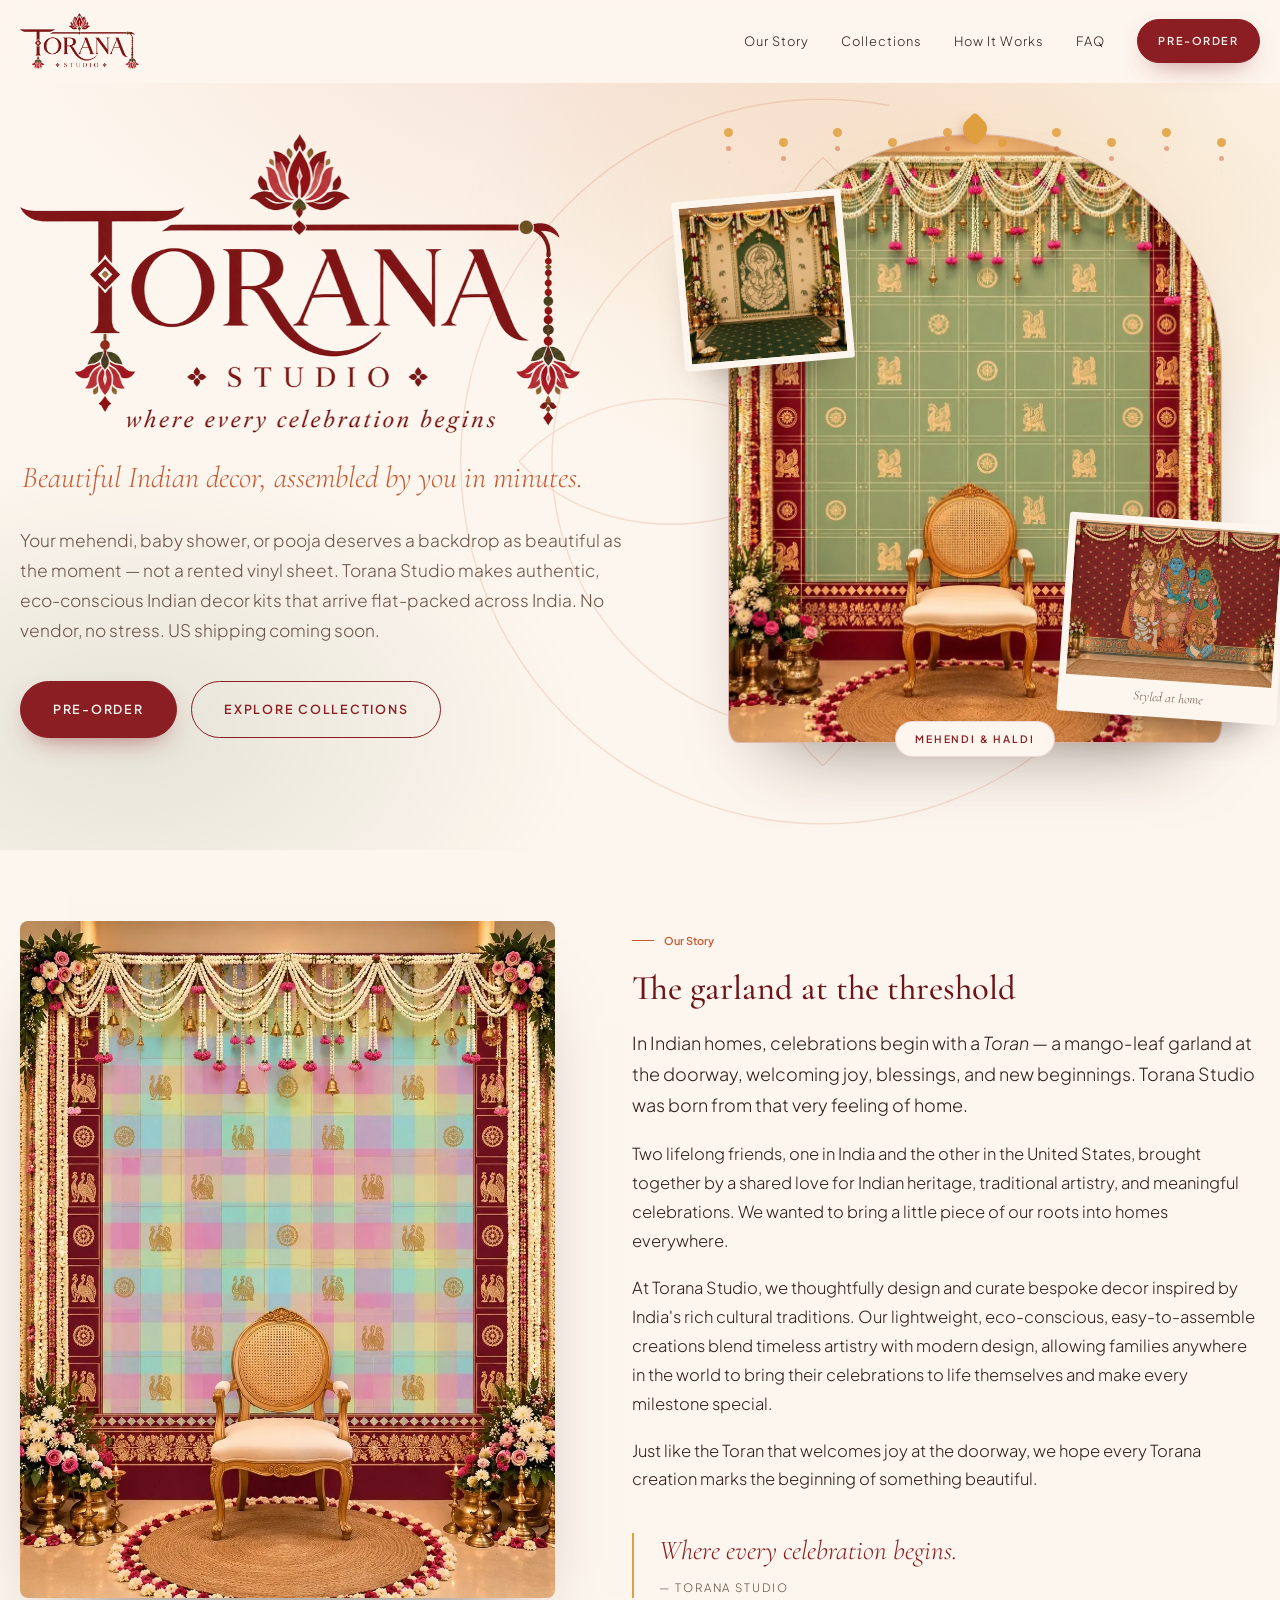
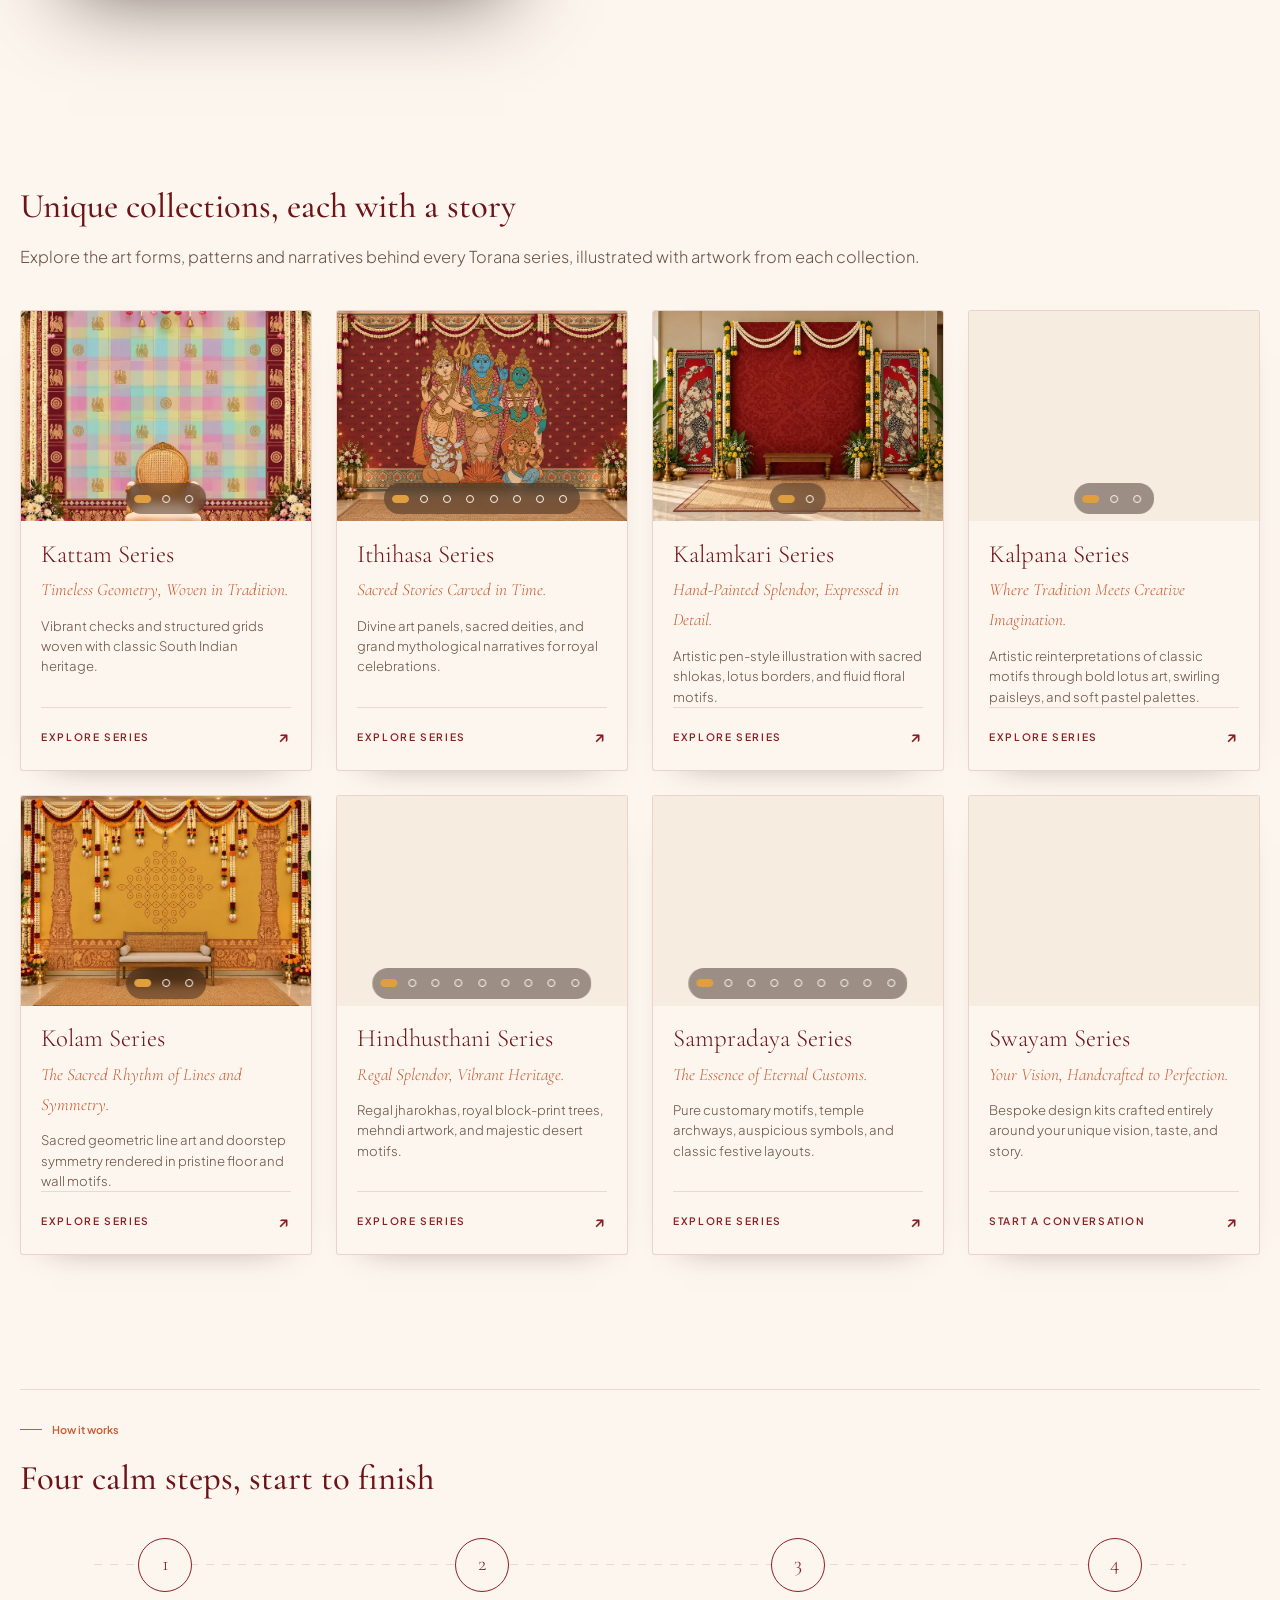
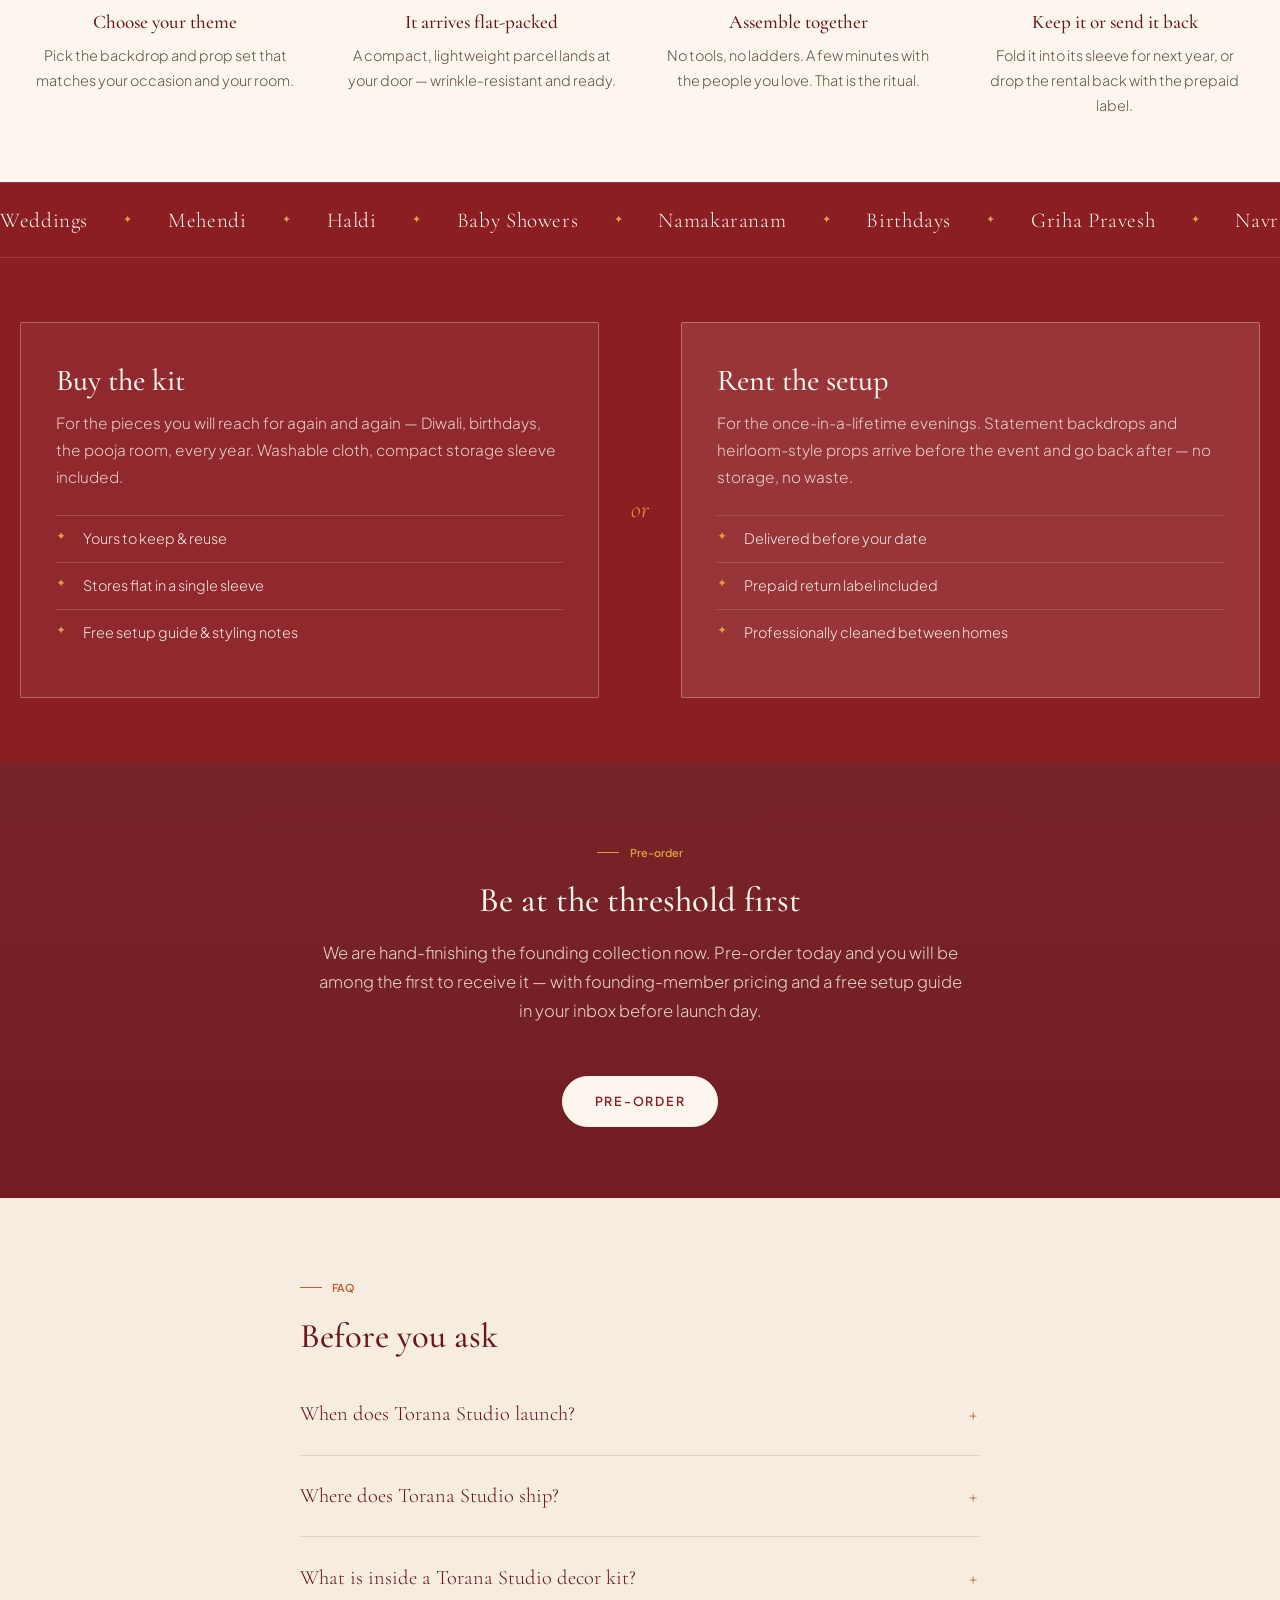
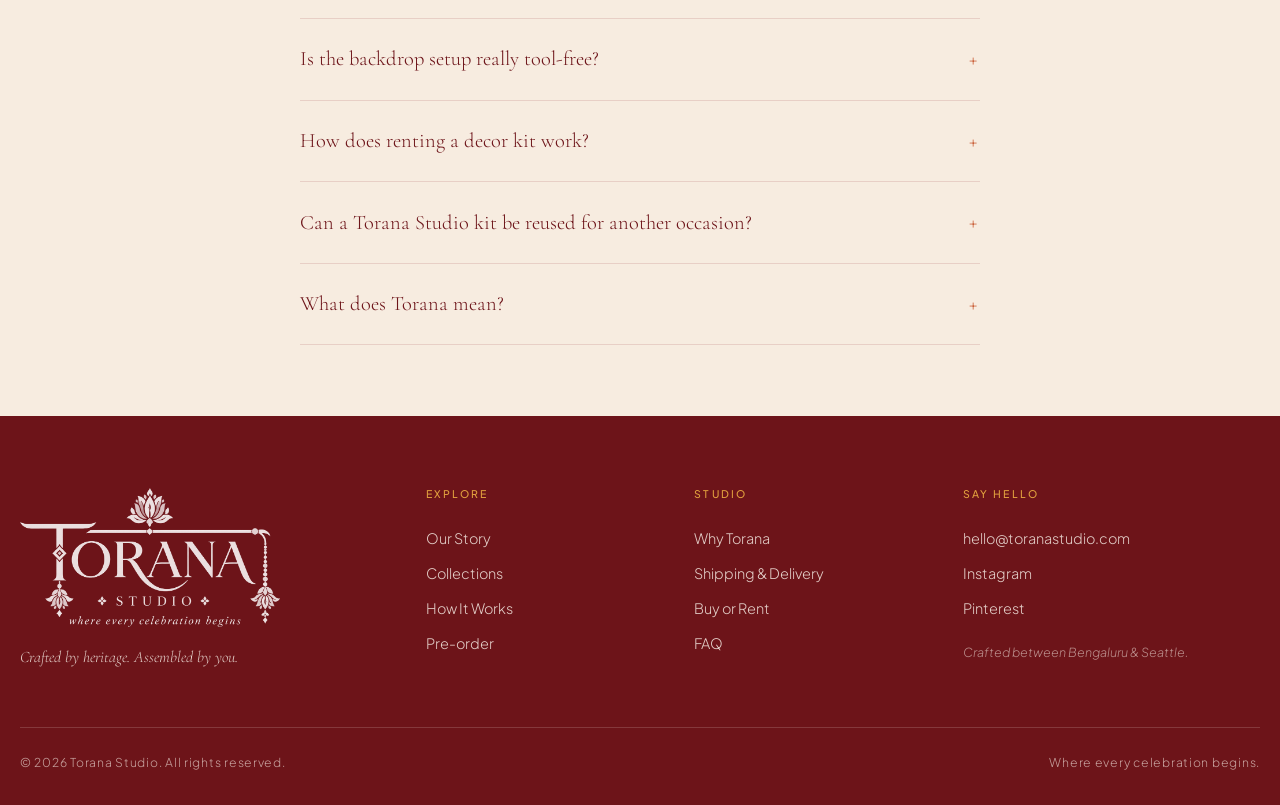
==== commit bd314321: "Remove yellow border from Rent tile to match Buy tile" ====
--- a/index.html
+++ b/index.html
@@ -31,7 +31,7 @@
 <link rel="preload" as="image" href="assets/logo/torana-lockup.webp" />
 <link rel="preload" as="image" href="assets/img/9-lg.webp" />
 <link href="https://fonts.googleapis.com/css2?family=Cinzel:wght@400..700&family=Cormorant+Garamond:ital,wght@0,300..700;1,300..600&family=Plus+Jakarta+Sans:wght@300..700&display=swap" rel="stylesheet" />
-<link rel="stylesheet" href="styles.css?v=20261010-fixes" />
+<link rel="stylesheet" href="styles.css?v=20261010-modelfix" />
 <script type="application/ld+json">
 {
   "@context": "https://schema.org",
--- a/styles.css
+++ b/styles.css
@@ -646,7 +646,7 @@
   padding: 2.6rem 2.2rem;
   background: rgba(253, 246, 238, 0.05);
 }
-.model--alt { background: rgba(253, 246, 238, 0.11); border-color: var(--turmeric); }
+.model--alt { background: rgba(253, 246, 238, 0.11); }
 .model h3 { font-size: 1.9rem; margin-bottom: 0.8rem; }
 .model p { color: rgba(253, 246, 238, 0.8); font-size: 0.96rem; }
 .model ul { list-style: none; padding: 0; margin: 1.5rem 0 0; }
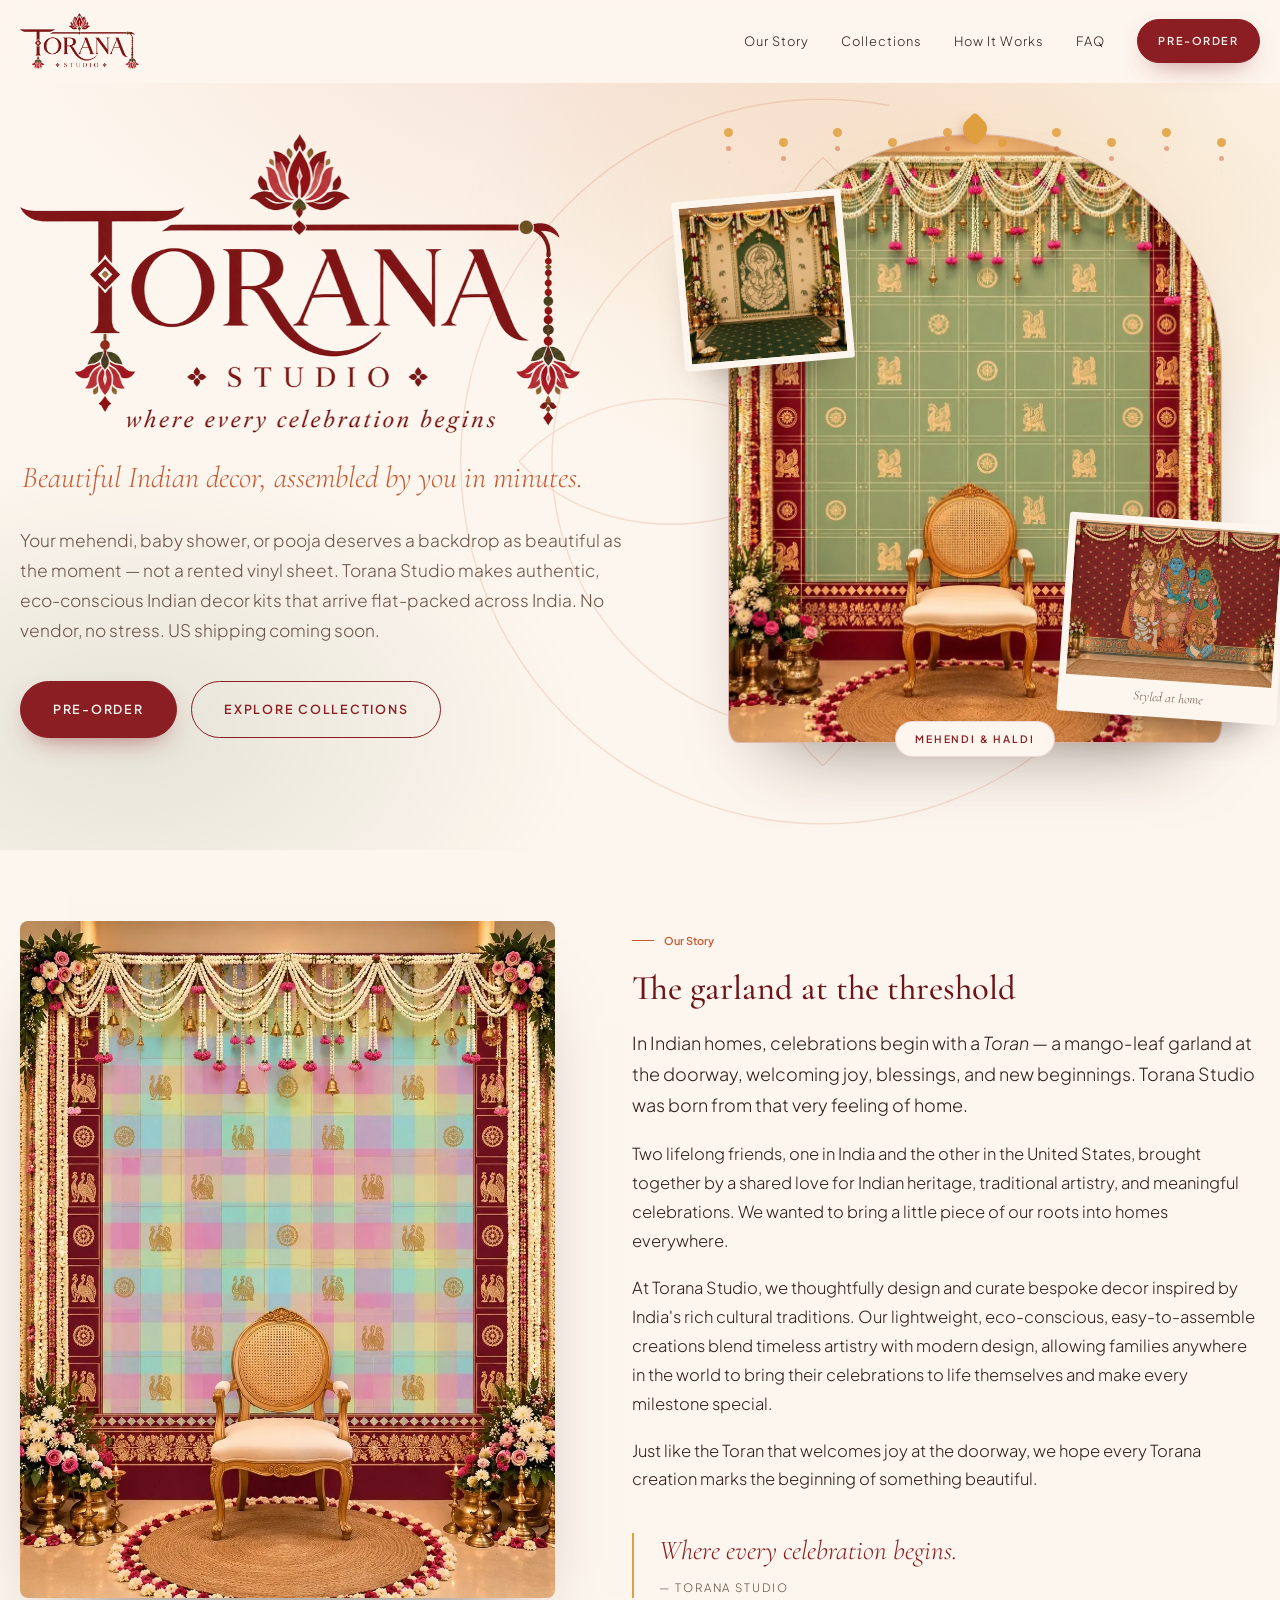
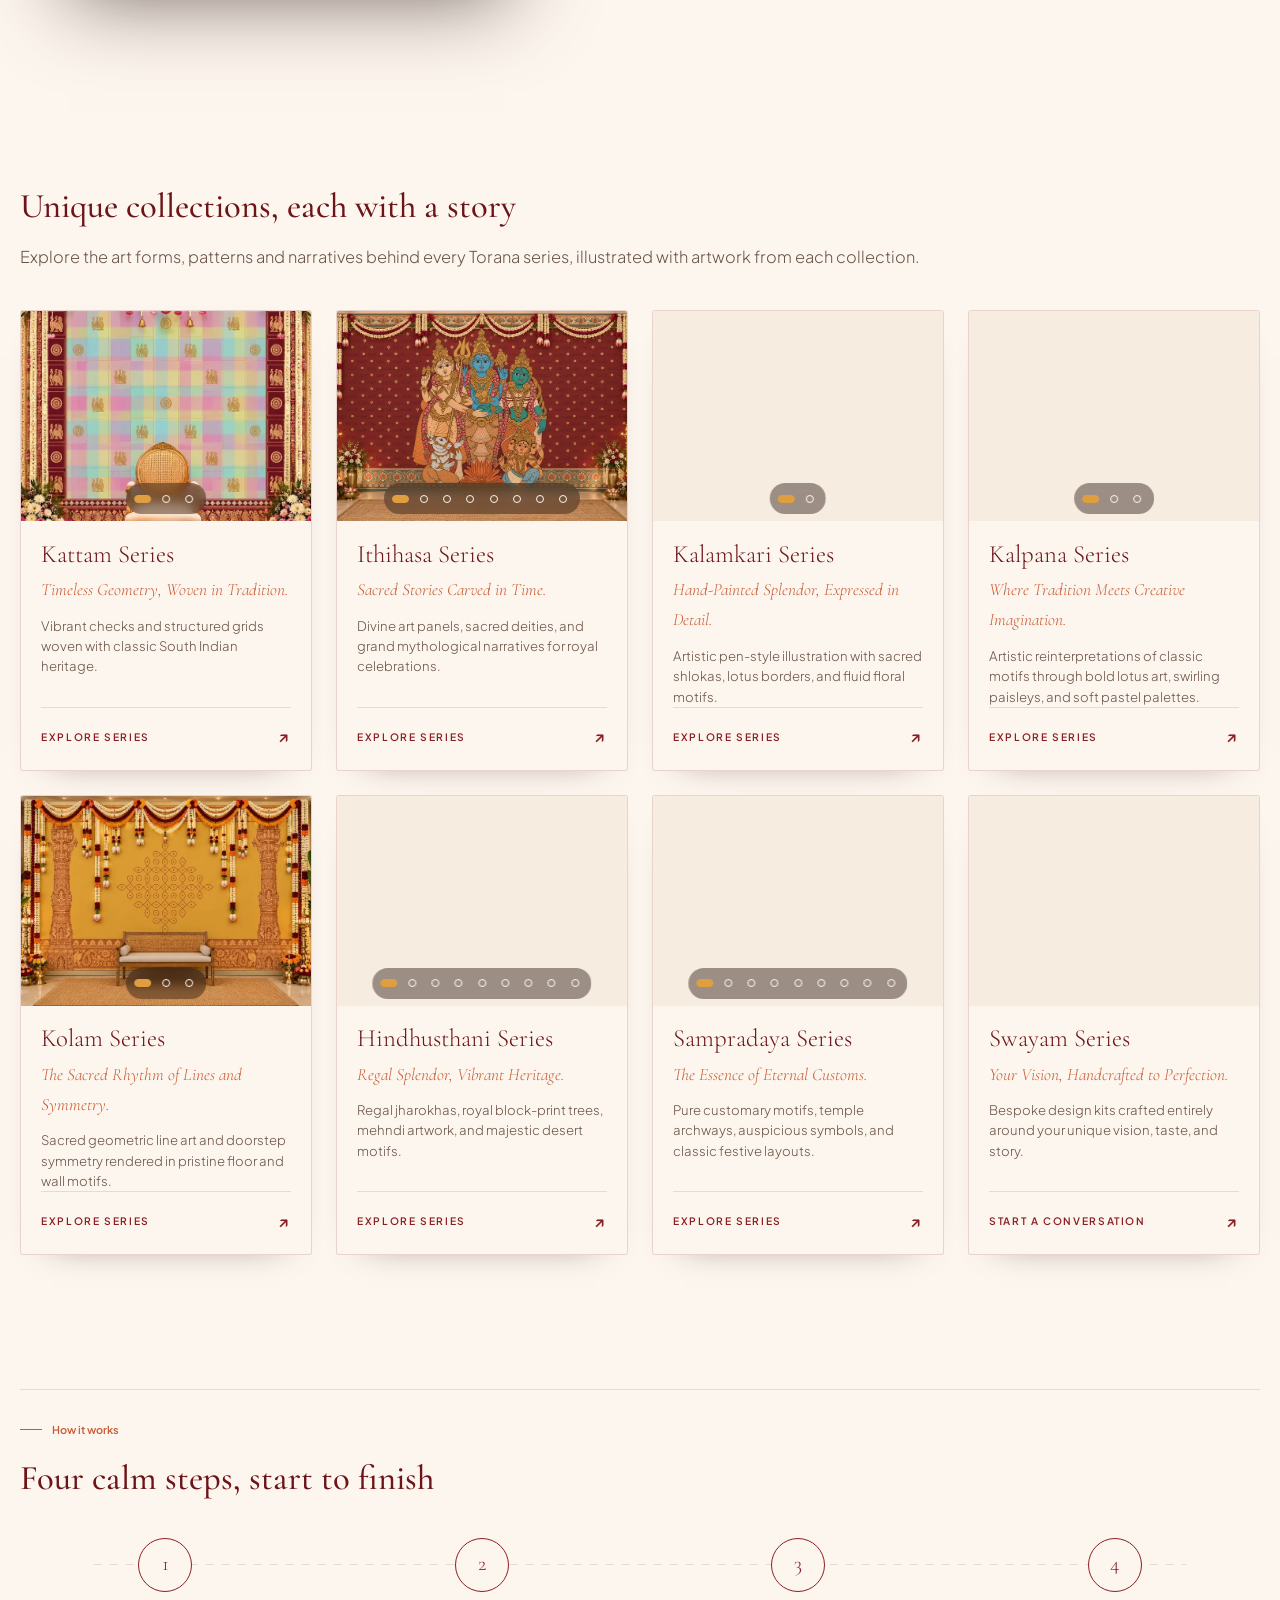
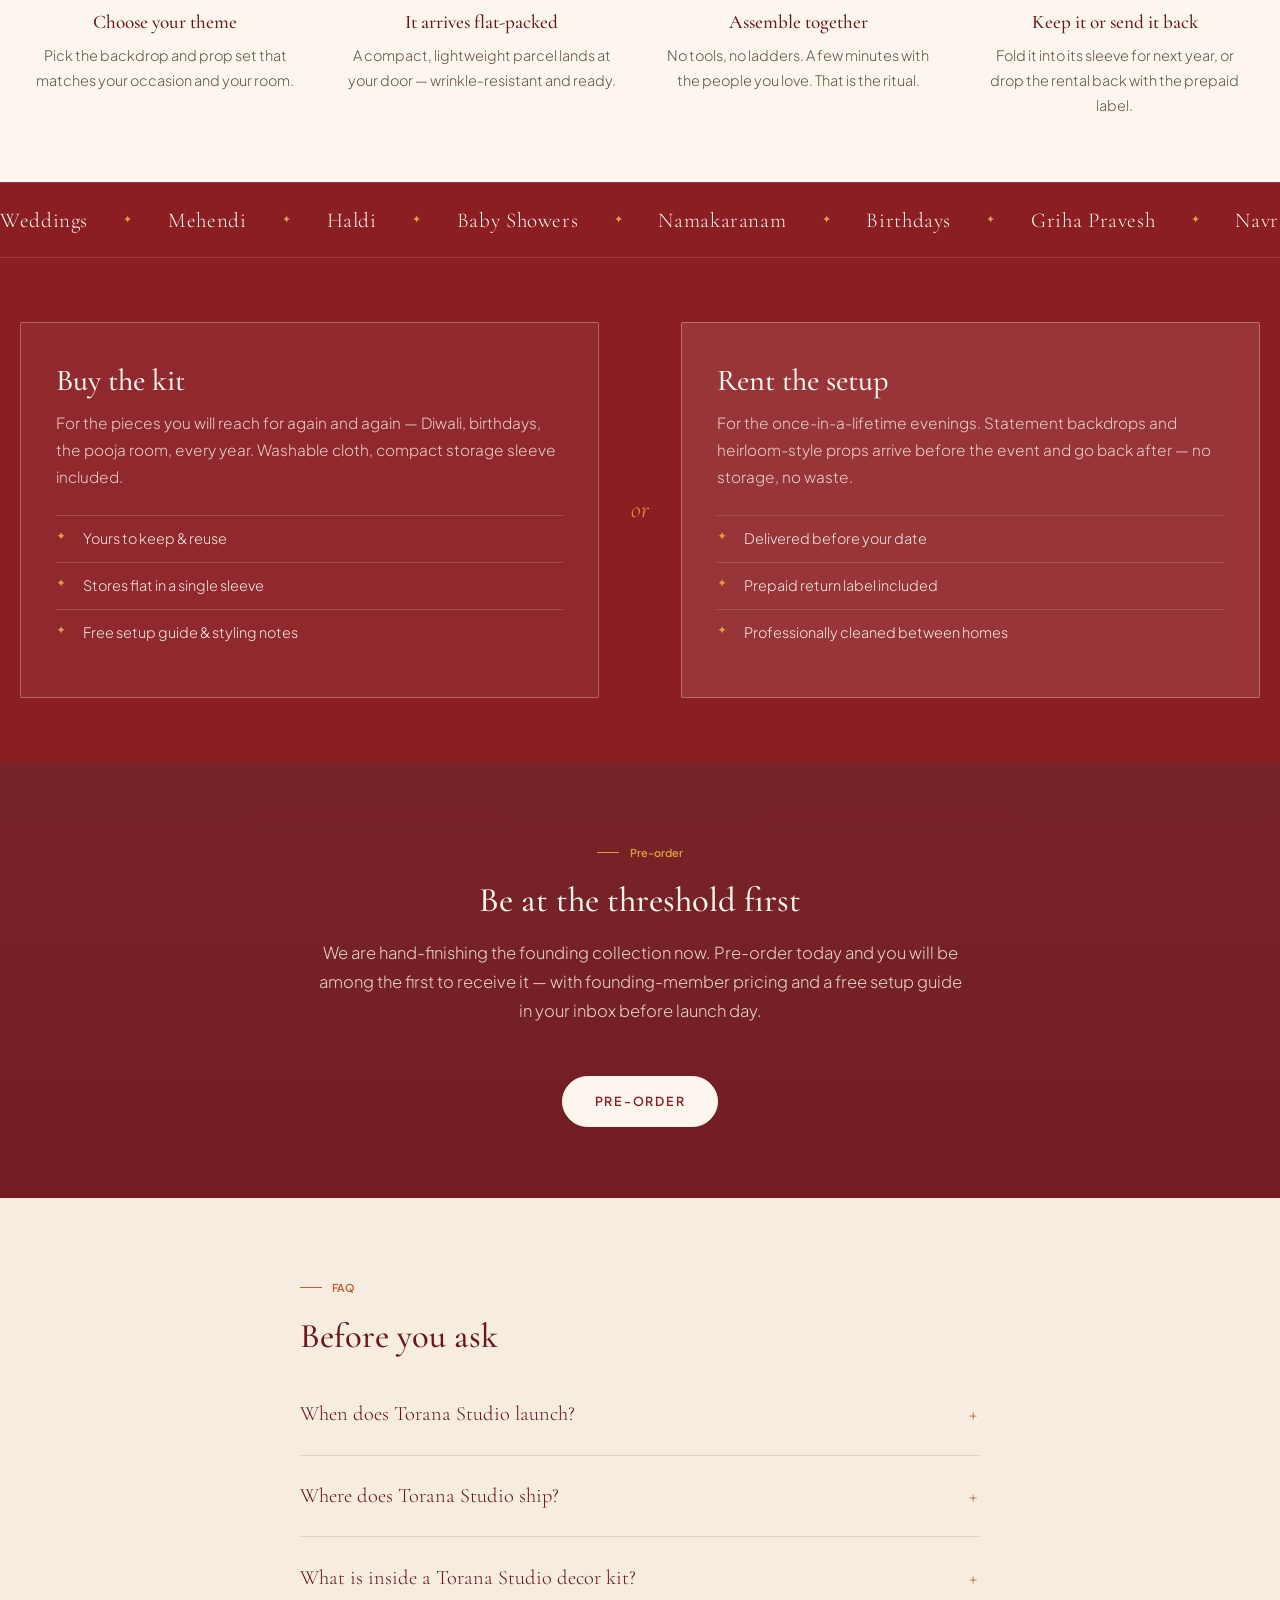
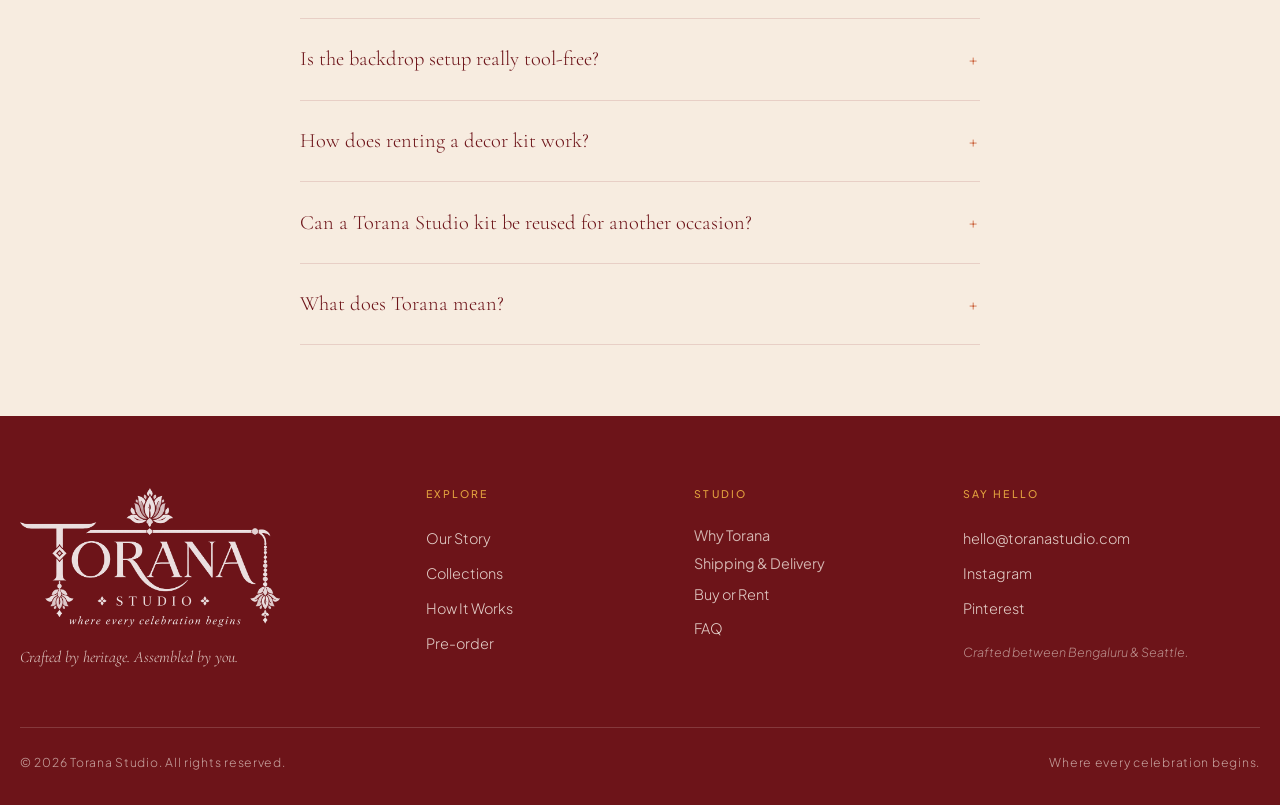
==== commit e11c9bb5: "Replace Why Torana and Shipping pages with in-page dialogs; add full shipping details" ====
--- a/index.html
+++ b/index.html
@@ -31,7 +31,7 @@
 <link rel="preload" as="image" href="assets/logo/torana-lockup.webp" />
 <link rel="preload" as="image" href="assets/img/9-lg.webp" />
 <link href="https://fonts.googleapis.com/css2?family=Cinzel:wght@400..700&family=Cormorant+Garamond:ital,wght@0,300..700;1,300..600&family=Plus+Jakarta+Sans:wght@300..700&display=swap" rel="stylesheet" />
-<link rel="stylesheet" href="styles.css?v=20261010-modelfix" />
+<link rel="stylesheet" href="styles.css?v=20261010-infodialogs" />
 <script type="application/ld+json">
 {
   "@context": "https://schema.org",
@@ -430,6 +430,64 @@
       loading="lazy">Loading…</iframe>
   </dialog>
 
+  <!-- Why Torana dialog -->
+  <dialog class="info-dialog" id="whyDialog" aria-label="Why Torana">
+    <button class="info-dialog__close" aria-label="Close">&#10005;</button>
+    <div class="info-dialog__body">
+      <p class="eyebrow"><span class="eyebrow__dot"></span> Why Torana</p>
+      <h2>Crafted with purpose. Built for your moments.</h2>
+      <div class="info-dialog__cards">
+        <div class="info-dialog__card">
+          <span class="info-dialog__num">01</span>
+          <h3>Authentic Artistry</h3>
+          <p>Drawn from Pichwai, Kalamkari, Muggu and Aipan traditions — lotus arches, temple motifs and auspicious symbolism, rendered with deep cultural respect.</p>
+        </div>
+        <div class="info-dialog__card">
+          <span class="info-dialog__num">02</span>
+          <h3>Eco-Conscious Textiles</h3>
+          <p>Printed on durable, washable, reusable fabric that drapes naturally — replacing glossy vinyl sheets and single-use plastic props that end up in landfill.</p>
+        </div>
+        <div class="info-dialog__card">
+          <span class="info-dialog__num">03</span>
+          <h3>Effortless Setup</h3>
+          <p>Zero tools. Zero technical skill. Flat-packed kits with a clear step-by-step guide, designed for calm assembly in a few minutes and an even faster pack-down.</p>
+        </div>
+        <div class="info-dialog__card">
+          <span class="info-dialog__num">04</span>
+          <h3>Buy or Rent</h3>
+          <p>Keep the pieces you will reuse across years of celebrations. Rent the statement props you need for a single, unforgettable evening — returned with a prepaid label.</p>
+        </div>
+      </div>
+    </div>
+  </dialog>
+
+  <!-- Shipping & Delivery dialog -->
+  <dialog class="info-dialog" id="shippingDialog" aria-label="Shipping and Delivery">
+    <button class="info-dialog__close" aria-label="Close">&#10005;</button>
+    <div class="info-dialog__body">
+      <p class="eyebrow"><span class="eyebrow__dot"></span> Shipping &amp; Delivery</p>
+      <h2>Getting your kit to you.</h2>
+      <div class="info-dialog__cards">
+        <div class="info-dialog__card">
+          <span class="info-dialog__num">🇮🇳</span>
+          <h3>India</h3>
+          <p>Delivery within <strong>5–10 business days</strong> from dispatch, depending on your city. Metro cities are typically faster; remote pin codes may take a little longer.</p>
+        </div>
+        <div class="info-dialog__card">
+          <span class="info-dialog__num">🇺🇸</span>
+          <h3>United States</h3>
+          <p>International delivery in <strong>2–4 weeks</strong> from dispatch. Transit time varies by location. US shipping is coming soon — pre-order now to be notified first.</p>
+        </div>
+      </div>
+      <div class="info-dialog__note">
+        <h3>Order processing</h3>
+        <p>Once your order is confirmed, your kit is carefully packed and dispatched within <strong>2–3 business days</strong>. You will receive a tracking link by email as soon as it leaves our studio.</p>
+        <h3>Tracking &amp; support</h3>
+        <p>Use the tracking link to follow your kit in real time. If you have any questions or need help, write to us at <a href="mailto:hello@toranastudio.com">hello@toranastudio.com</a> — we are happy to assist.</p>
+      </div>
+    </div>
+  </dialog>
+
   <!-- ───────────────────────── NOTE / FAQ ───────────────────────── -->
   <section class="section section--cream" id="faq">
     <div class="shell">
@@ -526,8 +584,8 @@
 
     <nav class="footer__col" aria-label="Company">
       <h4>Studio</h4>
-      <a href="why-torana.html">Why Torana</a>
-      <a href="shipping.html">Shipping &amp; Delivery</a>
+      <button class="footer__link-btn" id="whyBtn">Why Torana</button>
+      <button class="footer__link-btn" id="shippingBtn">Shipping &amp; Delivery</button>
       <a href="#models">Buy or Rent</a>
       <a href="#faq">FAQ</a>
     </nav>
@@ -548,6 +606,6 @@
 </footer>
 
 <script src="collections-data.js?v=20261009-series-images"></script>
-<script src="script.js?v=20261010-preorder"></script>
+<script src="script.js?v=20261010-infodialogs"></script>
 </body>
 </html>
--- a/styles.css
+++ b/styles.css
@@ -730,6 +730,57 @@
   z-index: 1;
 }
 .preorder-dialog__close:hover { background: rgba(46,29,23,0.16); }
+
+/* ───────── info dialogs (Why Torana / Shipping) ───────── */
+
+.info-dialog {
+  border: none; padding: 0; border-radius: 4px;
+  width: min(700px, 96vw); max-height: 90vh; overflow: hidden;
+  box-shadow: 0 40px 80px -20px rgba(0,0,0,0.5);
+  background: var(--cream);
+}
+.info-dialog::backdrop { background: rgba(46, 29, 23, 0.72); backdrop-filter: blur(3px); }
+.info-dialog__close {
+  position: absolute; top: 0.8rem; right: 0.8rem;
+  width: 2.2rem; height: 2.2rem; border: none; background: rgba(46,29,23,0.08);
+  border-radius: 50%; cursor: pointer; font-size: 0.85rem; color: var(--ink);
+  display: flex; align-items: center; justify-content: center; z-index: 1;
+}
+.info-dialog__close:hover { background: rgba(46,29,23,0.16); }
+.info-dialog__body {
+  padding: clamp(2rem, 5vw, 3rem) clamp(1.5rem, 5vw, 3rem);
+  overflow-y: auto; max-height: 90vh;
+}
+.info-dialog__body h2 { margin: 0.4rem 0 1.8rem; }
+.info-dialog__cards {
+  display: grid; grid-template-columns: repeat(auto-fit, minmax(240px, 1fr));
+  gap: 1.2rem; margin-bottom: 1.8rem;
+}
+.info-dialog__card {
+  border: 1px solid var(--line); border-radius: 3px;
+  padding: 1.4rem 1.2rem;
+}
+.info-dialog__num {
+  display: block; font-size: 0.72rem; font-weight: 700; letter-spacing: 0.14em;
+  text-transform: uppercase; color: var(--crimson); margin-bottom: 0.5rem;
+}
+.info-dialog__card h3 { font-size: 1.05rem; margin: 0 0 0.5rem; }
+.info-dialog__card p { font-size: 0.88rem; color: var(--ink-soft); margin: 0; line-height: 1.6; }
+.info-dialog__note {
+  border-top: 1px solid var(--line); padding-top: 1.4rem;
+}
+.info-dialog__note h3 { font-size: 1rem; margin: 0 0 0.4rem; }
+.info-dialog__note p { font-size: 0.88rem; color: var(--ink-soft); margin: 0 0 1.2rem; line-height: 1.6; }
+.info-dialog__note a { color: var(--crimson); }
+
+/* footer link-style buttons */
+.footer__link-btn {
+  background: none; border: none; padding: 0; cursor: pointer;
+  font-family: var(--sans); font-size: inherit;
+  color: rgba(253, 246, 238, 0.7); text-align: left;
+  transition: color 0.25s;
+}
+.footer__link-btn:hover { color: var(--cream); }
 
 /* ───────── note + faq ───────── */
 
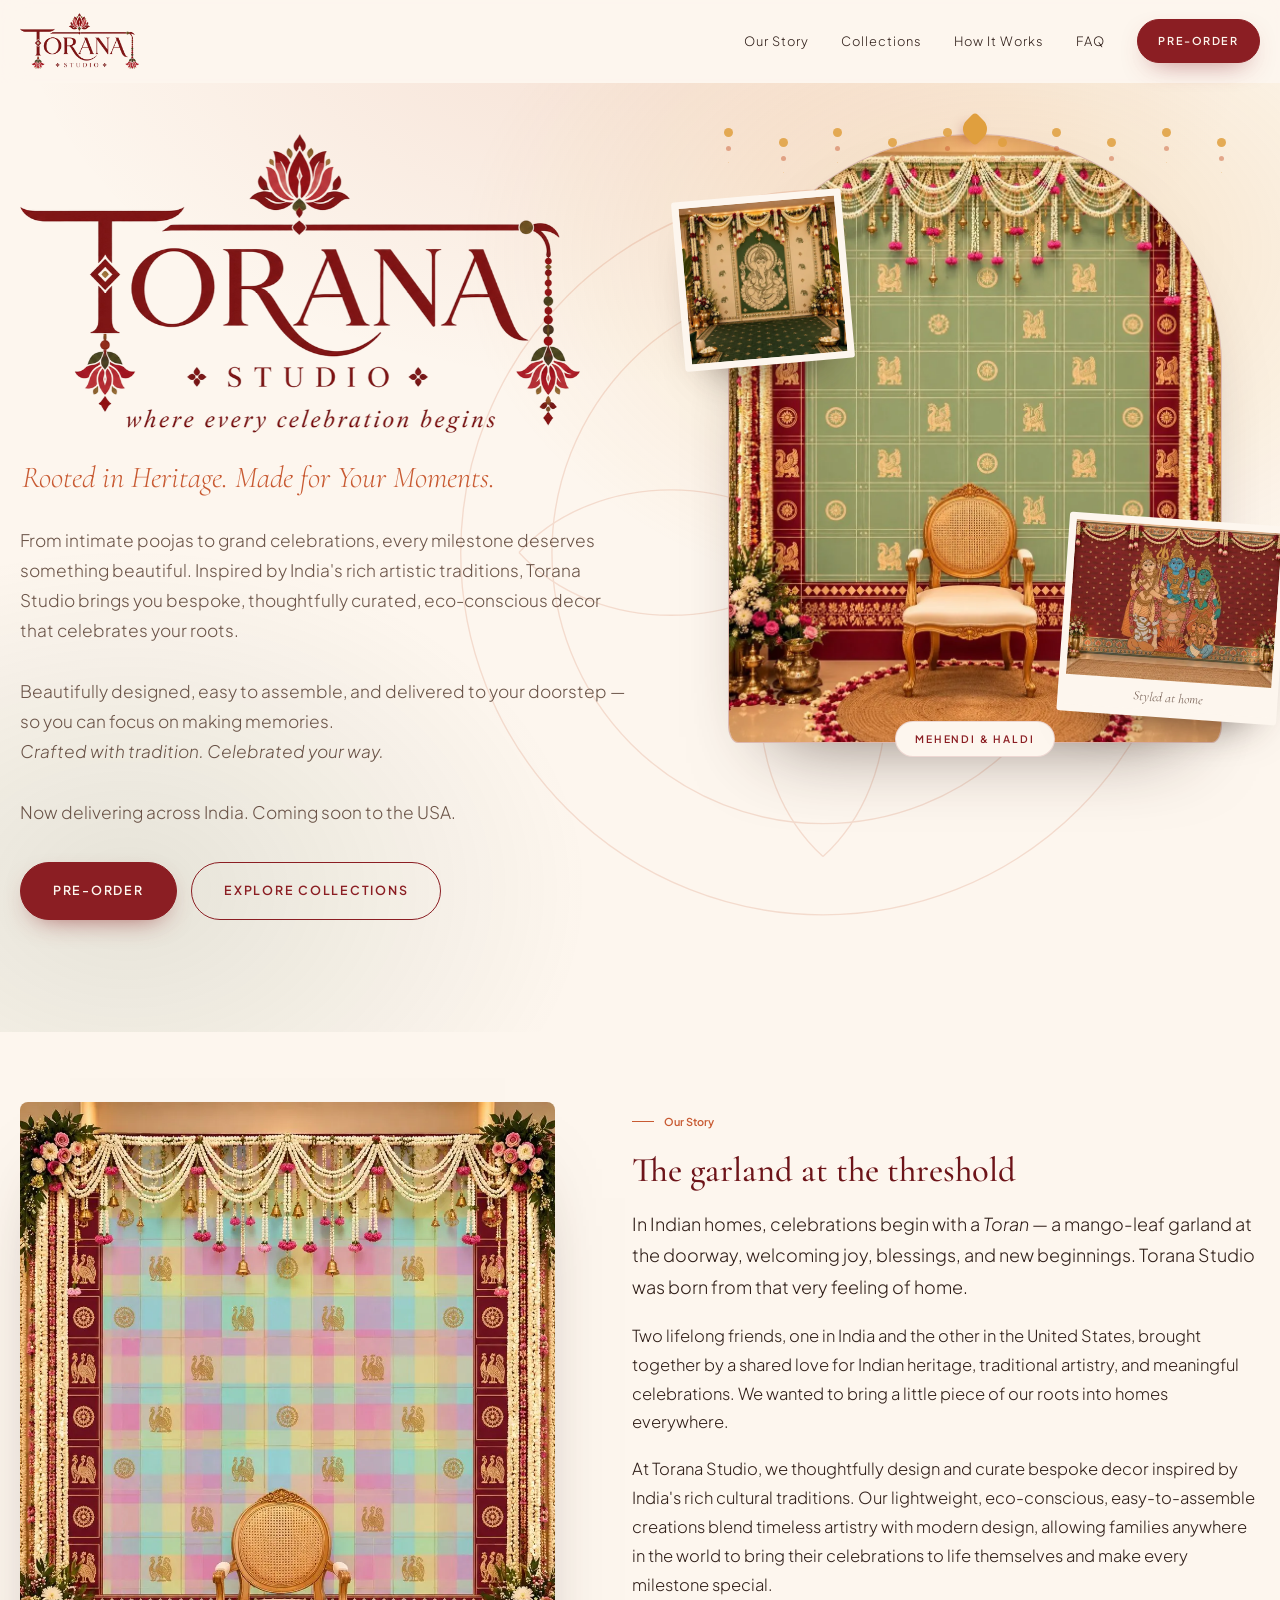
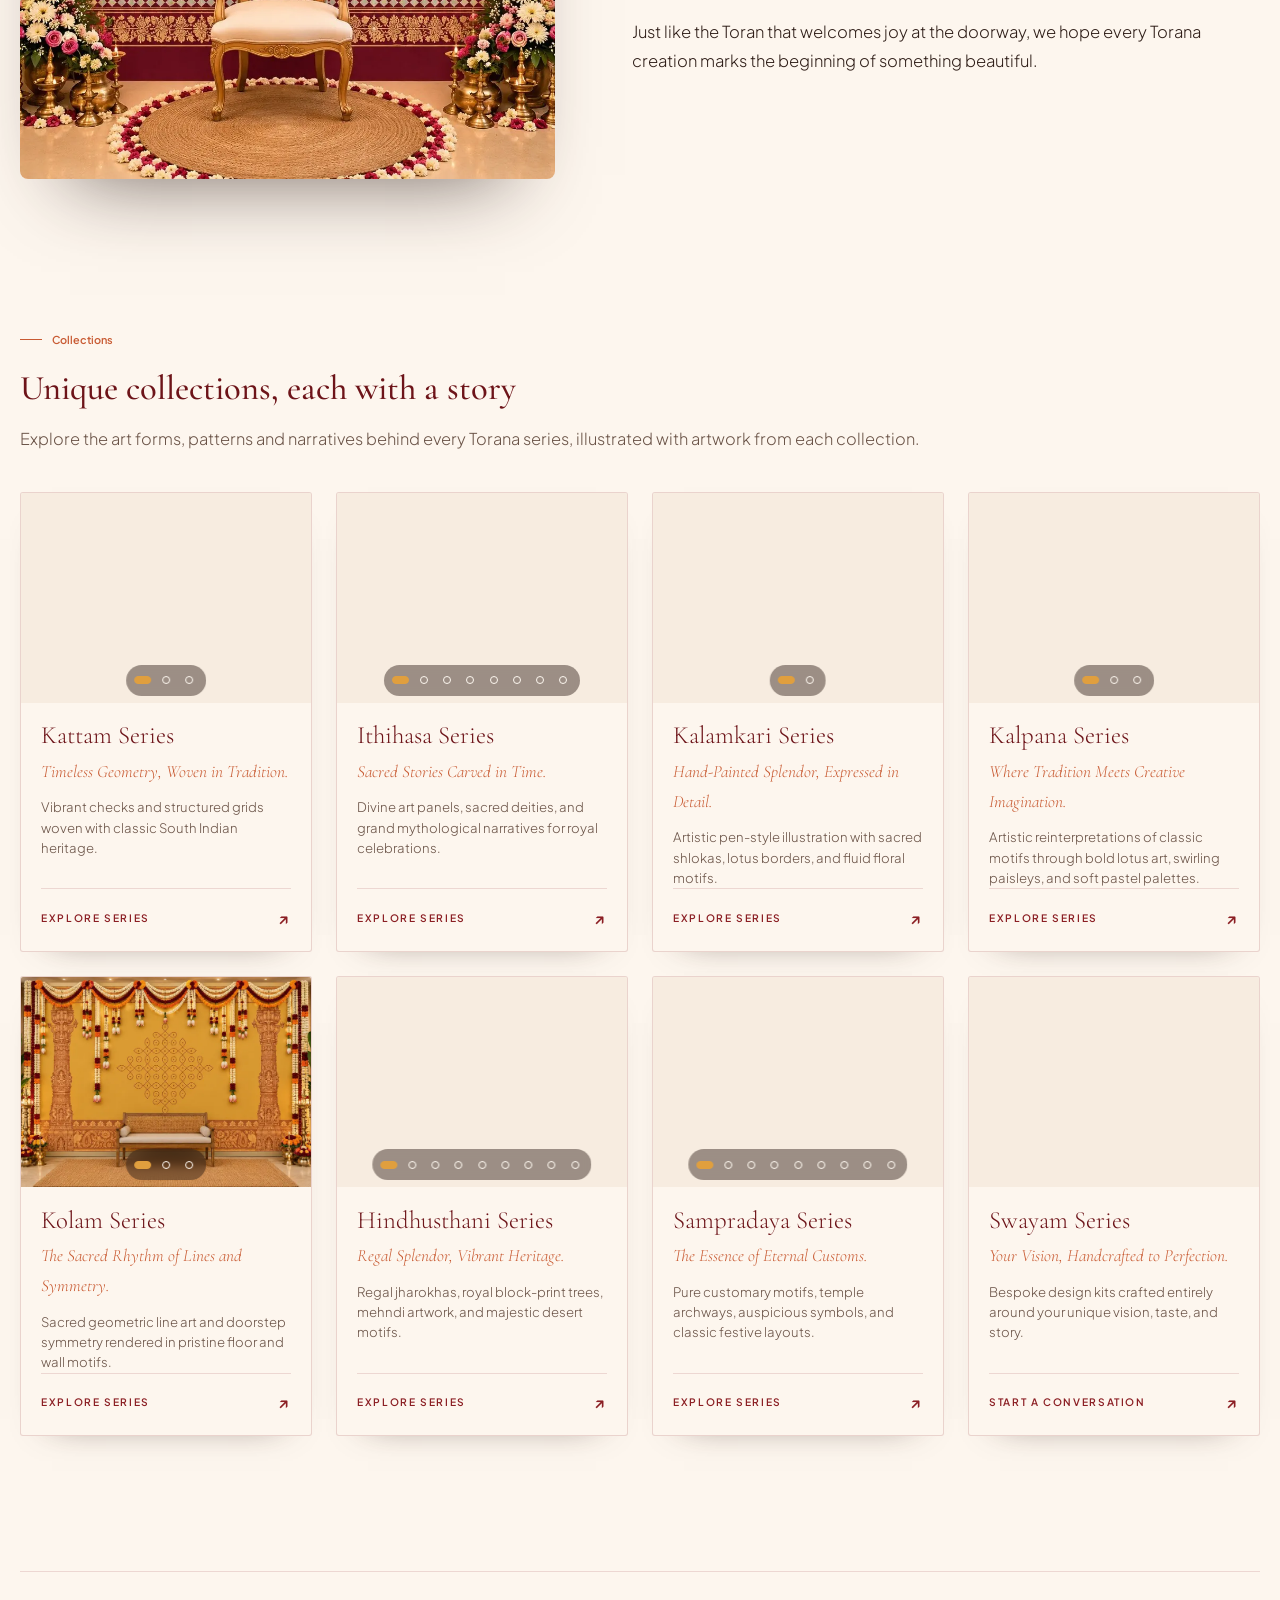
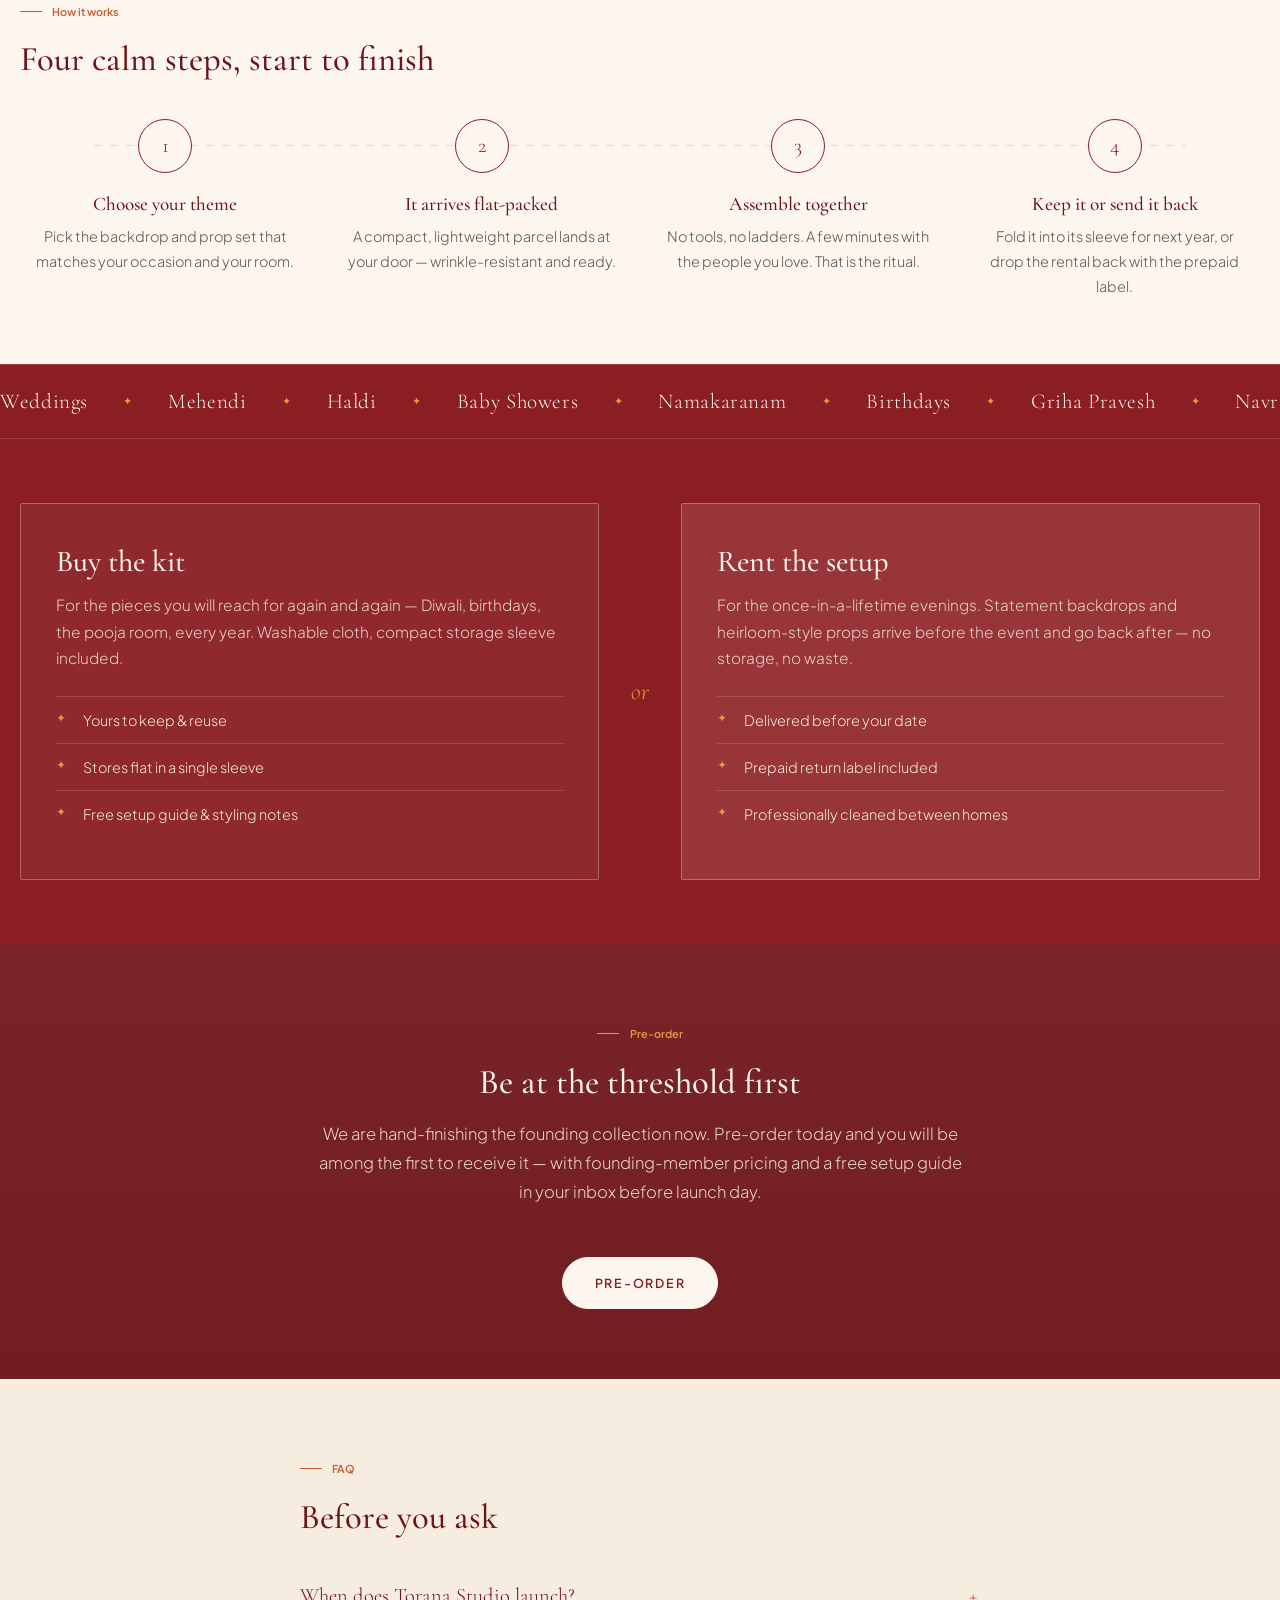
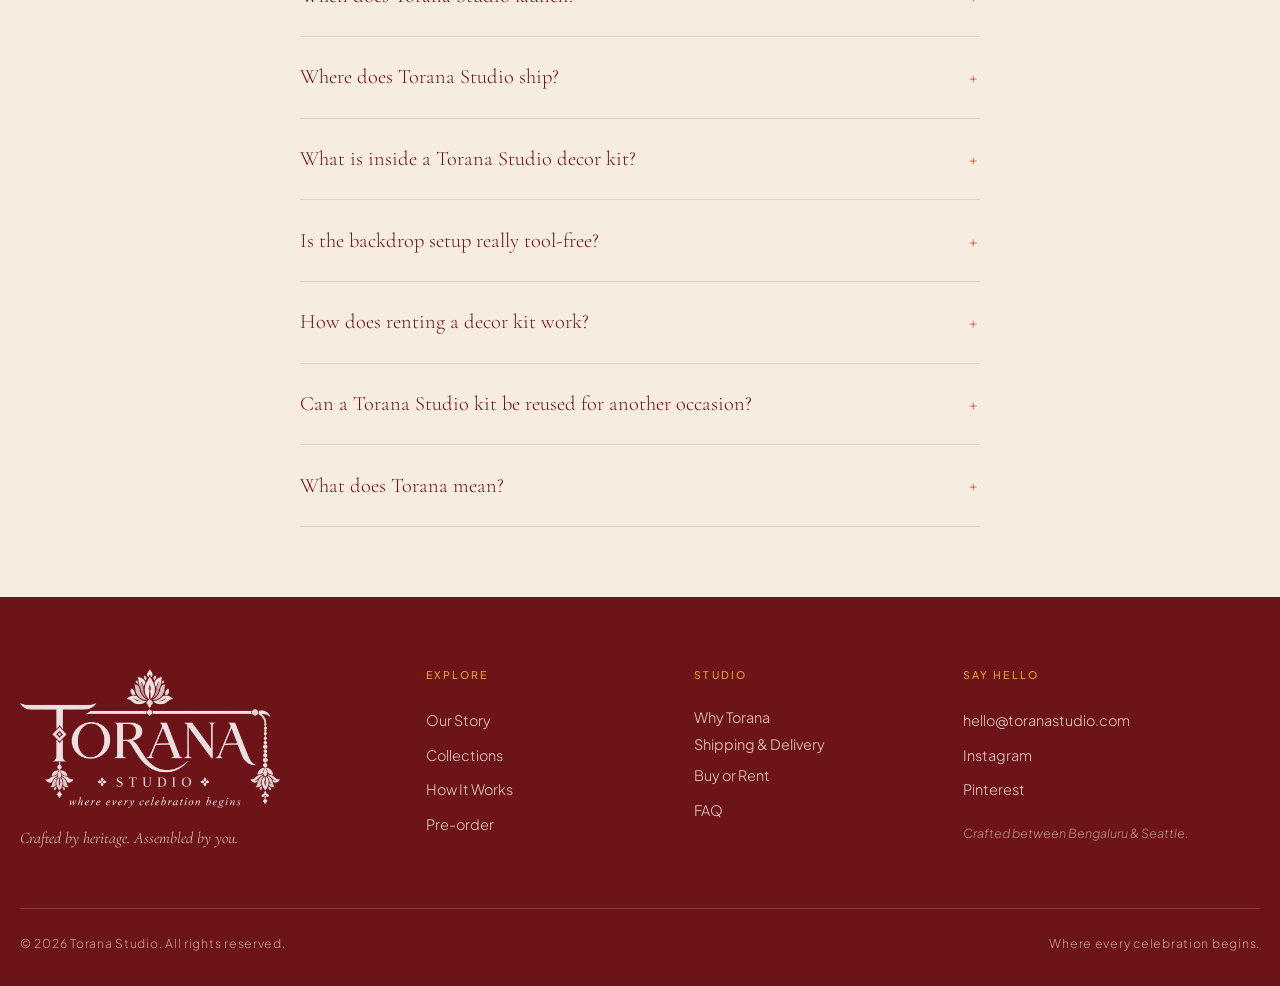
==== commit c7ef63d5: "Update hero kicker and lede copy" ====
--- a/index.html
+++ b/index.html
@@ -211,13 +211,17 @@
           kits to buy or rent. Where every celebration begins.</span>
         </h1>
 
-        <p class="hero__kicker reveal" data-delay="2">Beautiful Indian decor, assembled by you in minutes.</p>
+        <p class="hero__kicker reveal" data-delay="2">Rooted in Heritage. Made for Your Moments.</p>
 
         <p class="hero__lede reveal" data-delay="3">
-          Your mehendi, baby shower, or pooja deserves a backdrop as beautiful as the
-          moment — not a rented vinyl sheet. Torana Studio makes authentic, eco-conscious
-          Indian decor kits that arrive flat-packed across India. No vendor, no stress.
-          US shipping coming soon.
+          From intimate poojas to grand celebrations, every milestone deserves something
+          beautiful. Inspired by India's rich artistic traditions, Torana Studio brings you
+          bespoke, thoughtfully curated, eco-conscious decor that celebrates your roots.
+          <br /><br />
+          Beautifully designed, easy to assemble, and delivered to your doorstep — so you
+          can focus on making memories.
+          <br /><em>Crafted with tradition. Celebrated your way.</em><br /><br />
+          Now delivering across India. Coming soon to the USA.
         </p>
 
         <div class="hero__actions reveal" data-delay="4">
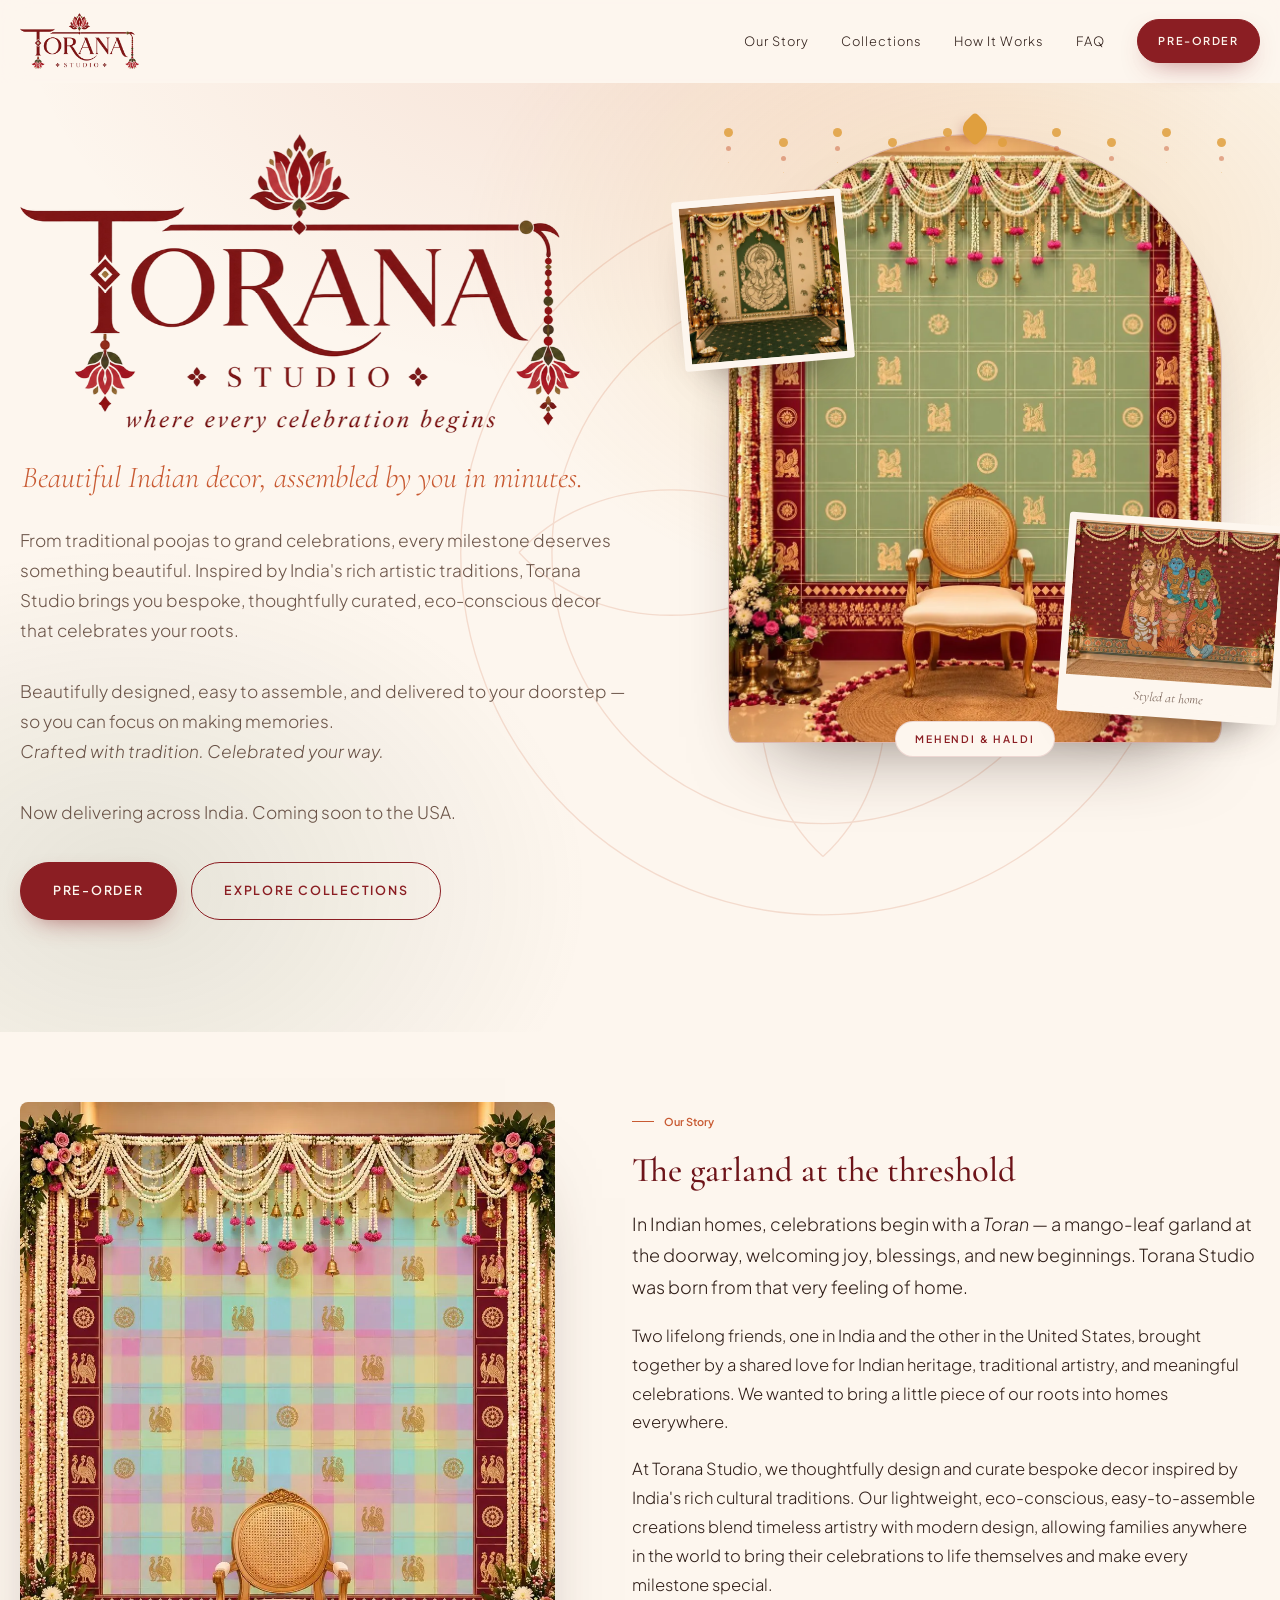
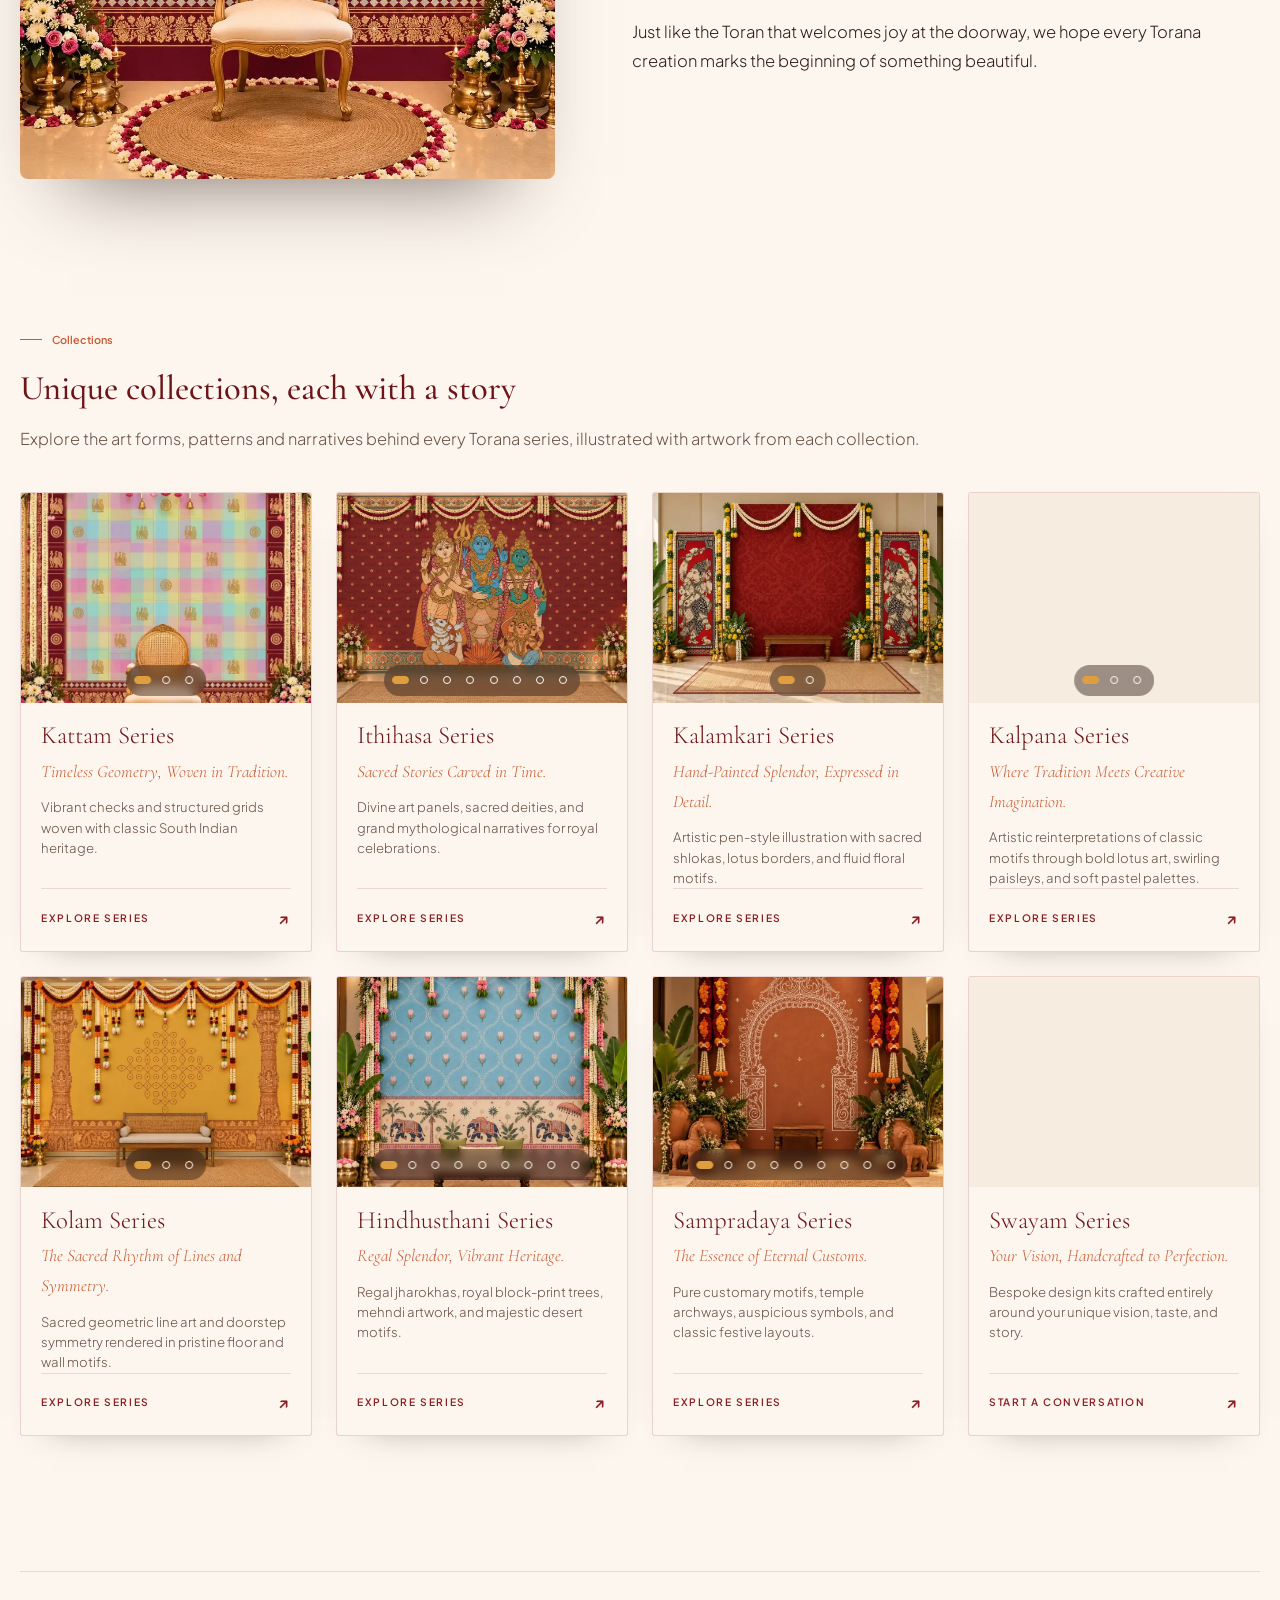
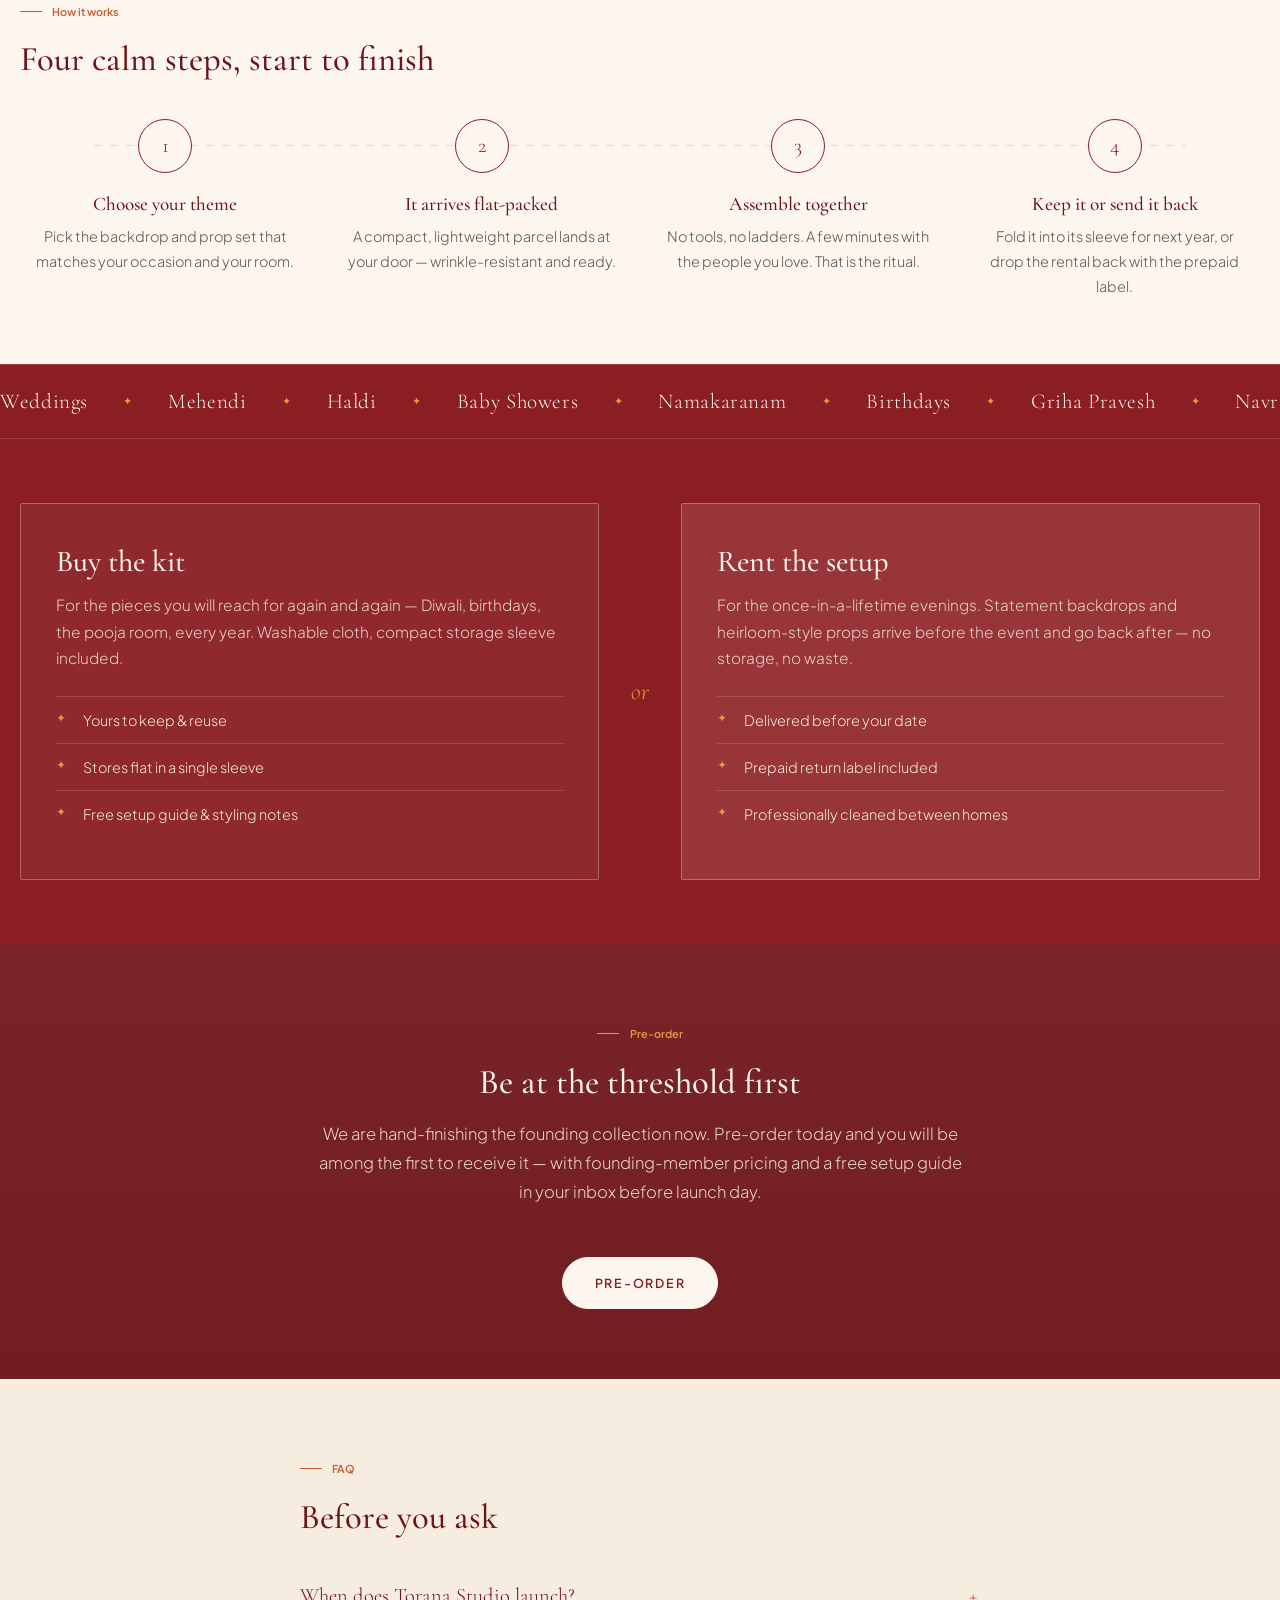
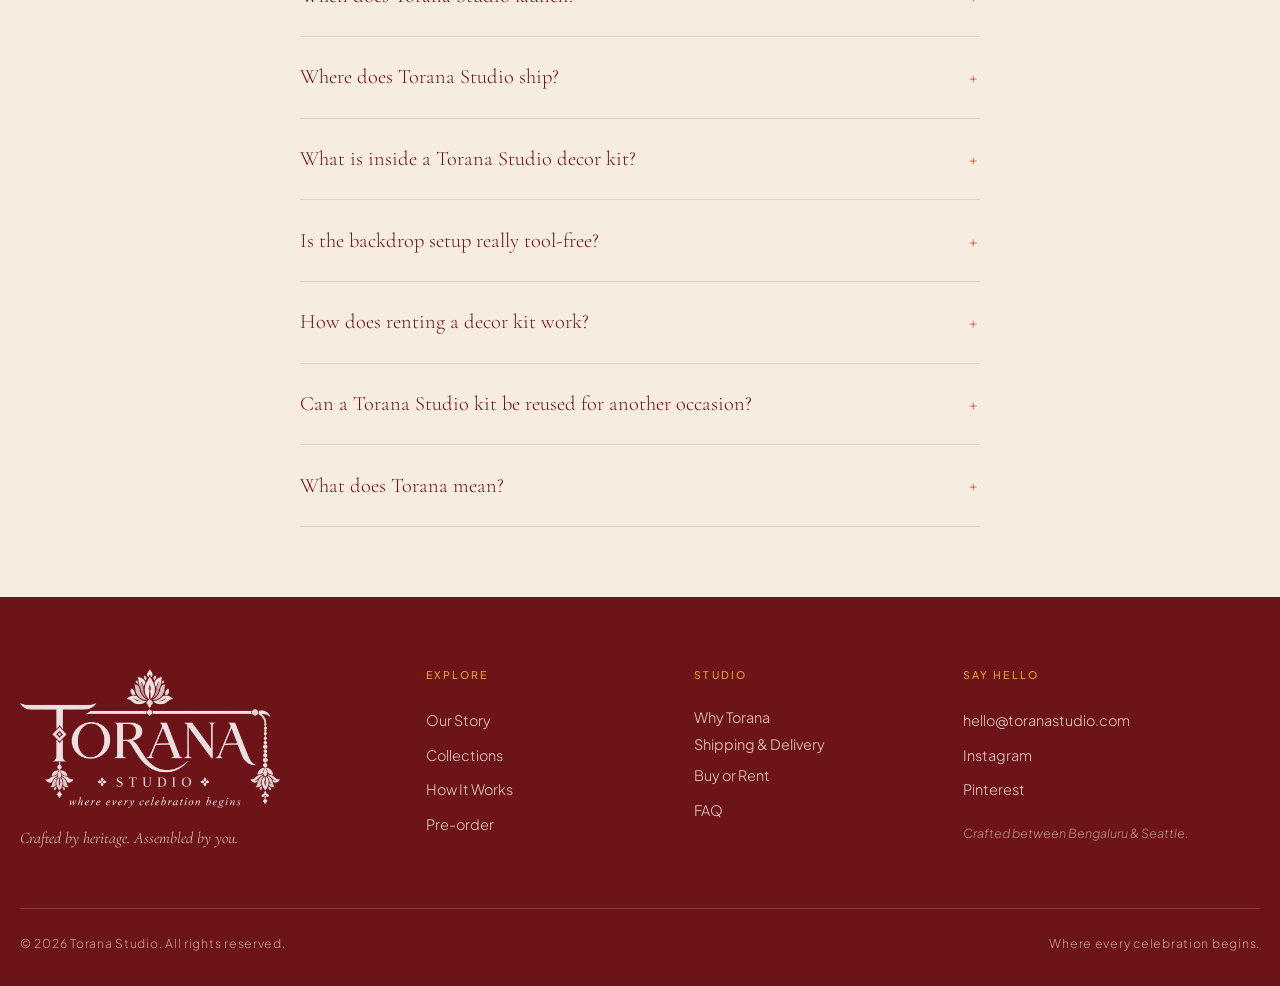
==== commit c333f092: "Restore original kicker; update lede copy with traditional poojas" ====
--- a/index.html
+++ b/index.html
@@ -211,10 +211,10 @@
           kits to buy or rent. Where every celebration begins.</span>
         </h1>
 
-        <p class="hero__kicker reveal" data-delay="2">Rooted in Heritage. Made for Your Moments.</p>
+        <p class="hero__kicker reveal" data-delay="2">Beautiful Indian decor, assembled by you in minutes.</p>
 
         <p class="hero__lede reveal" data-delay="3">
-          From intimate poojas to grand celebrations, every milestone deserves something
+          From traditional poojas to grand celebrations, every milestone deserves something
           beautiful. Inspired by India's rich artistic traditions, Torana Studio brings you
           bespoke, thoughtfully curated, eco-conscious decor that celebrates your roots.
           <br /><br />
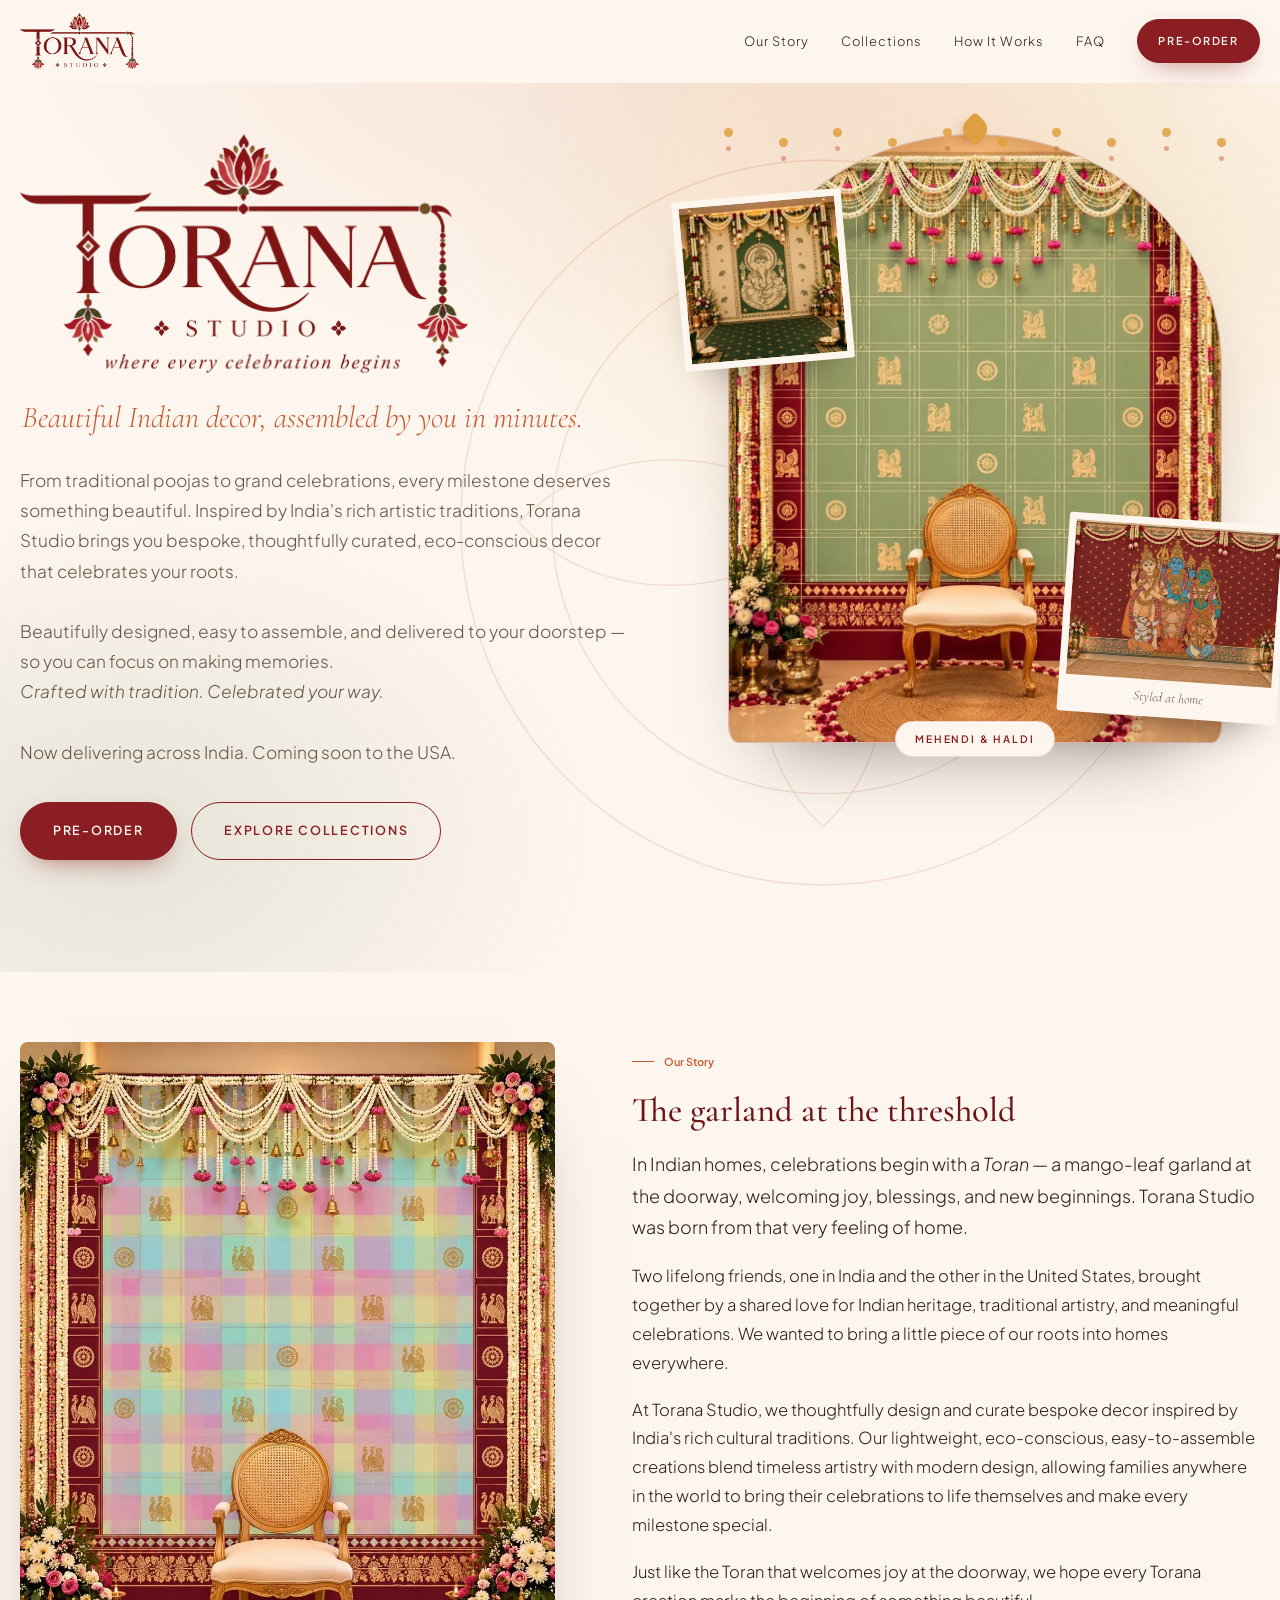
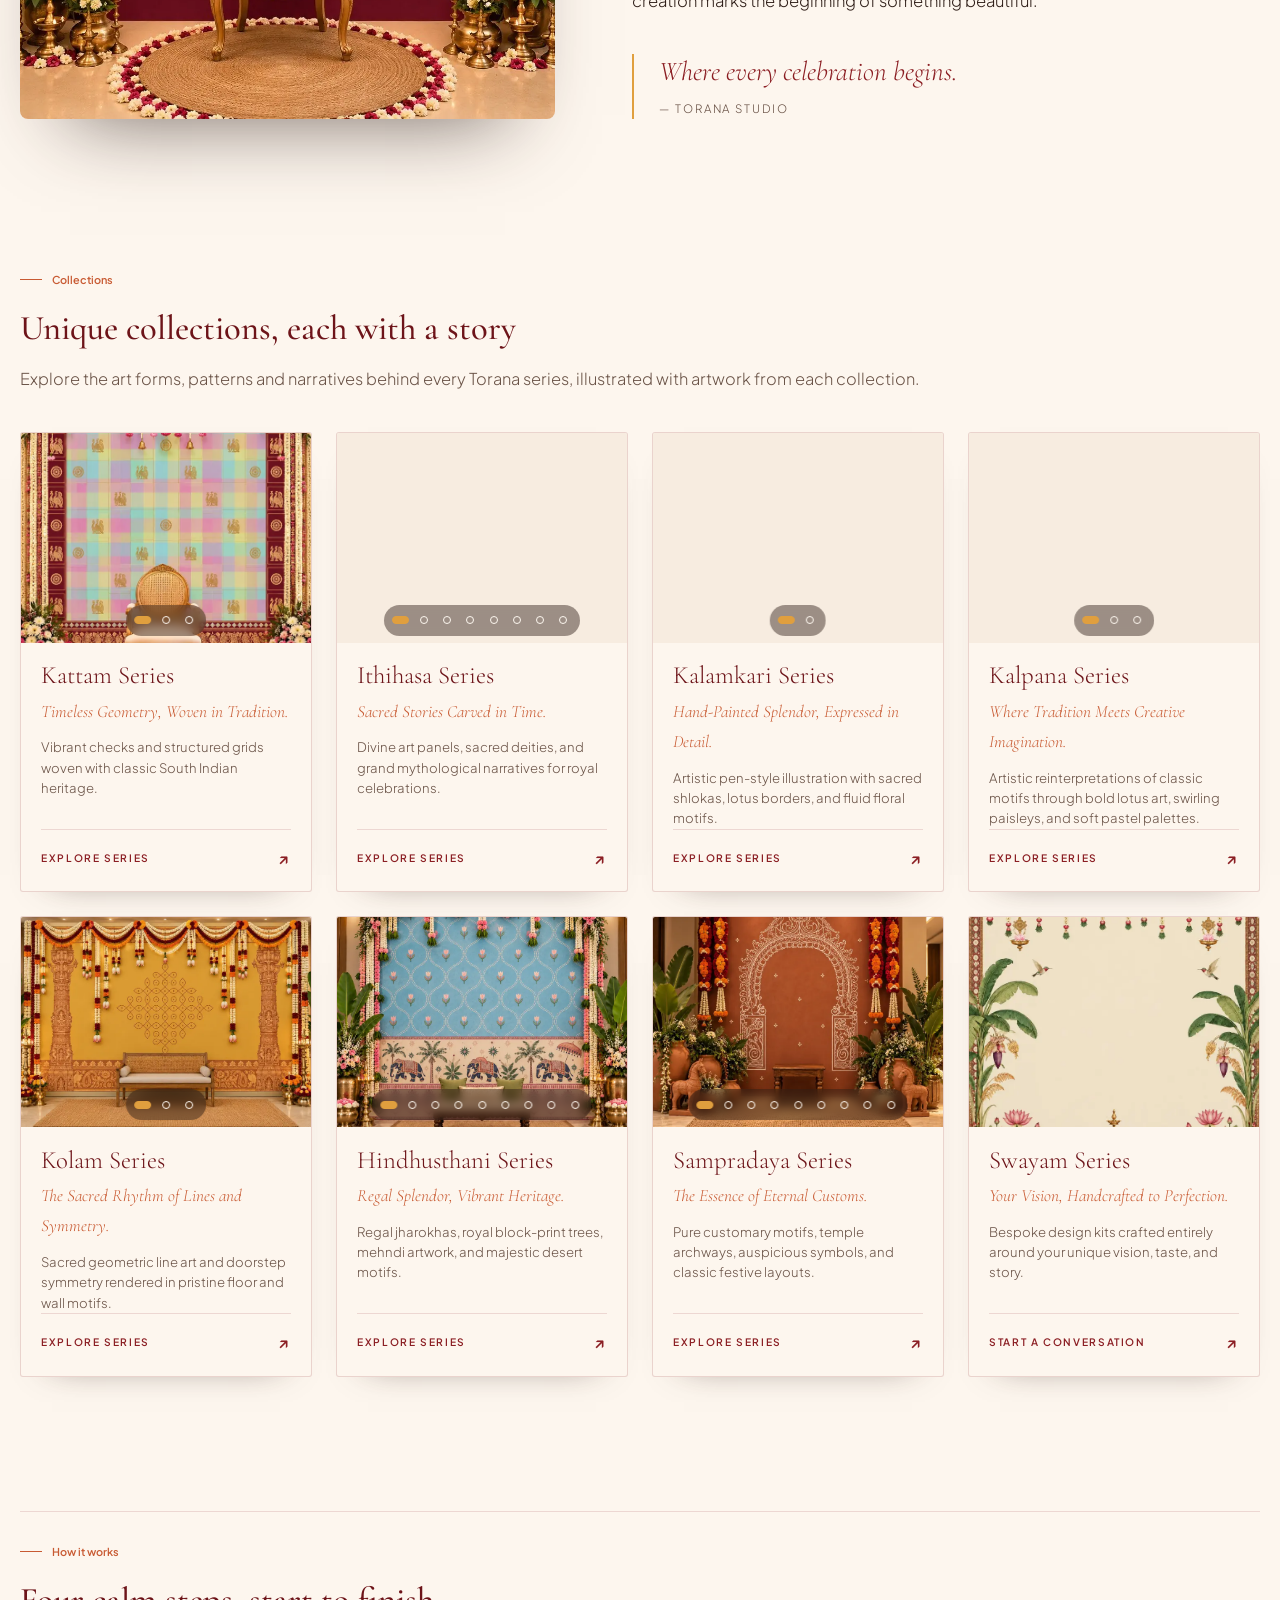
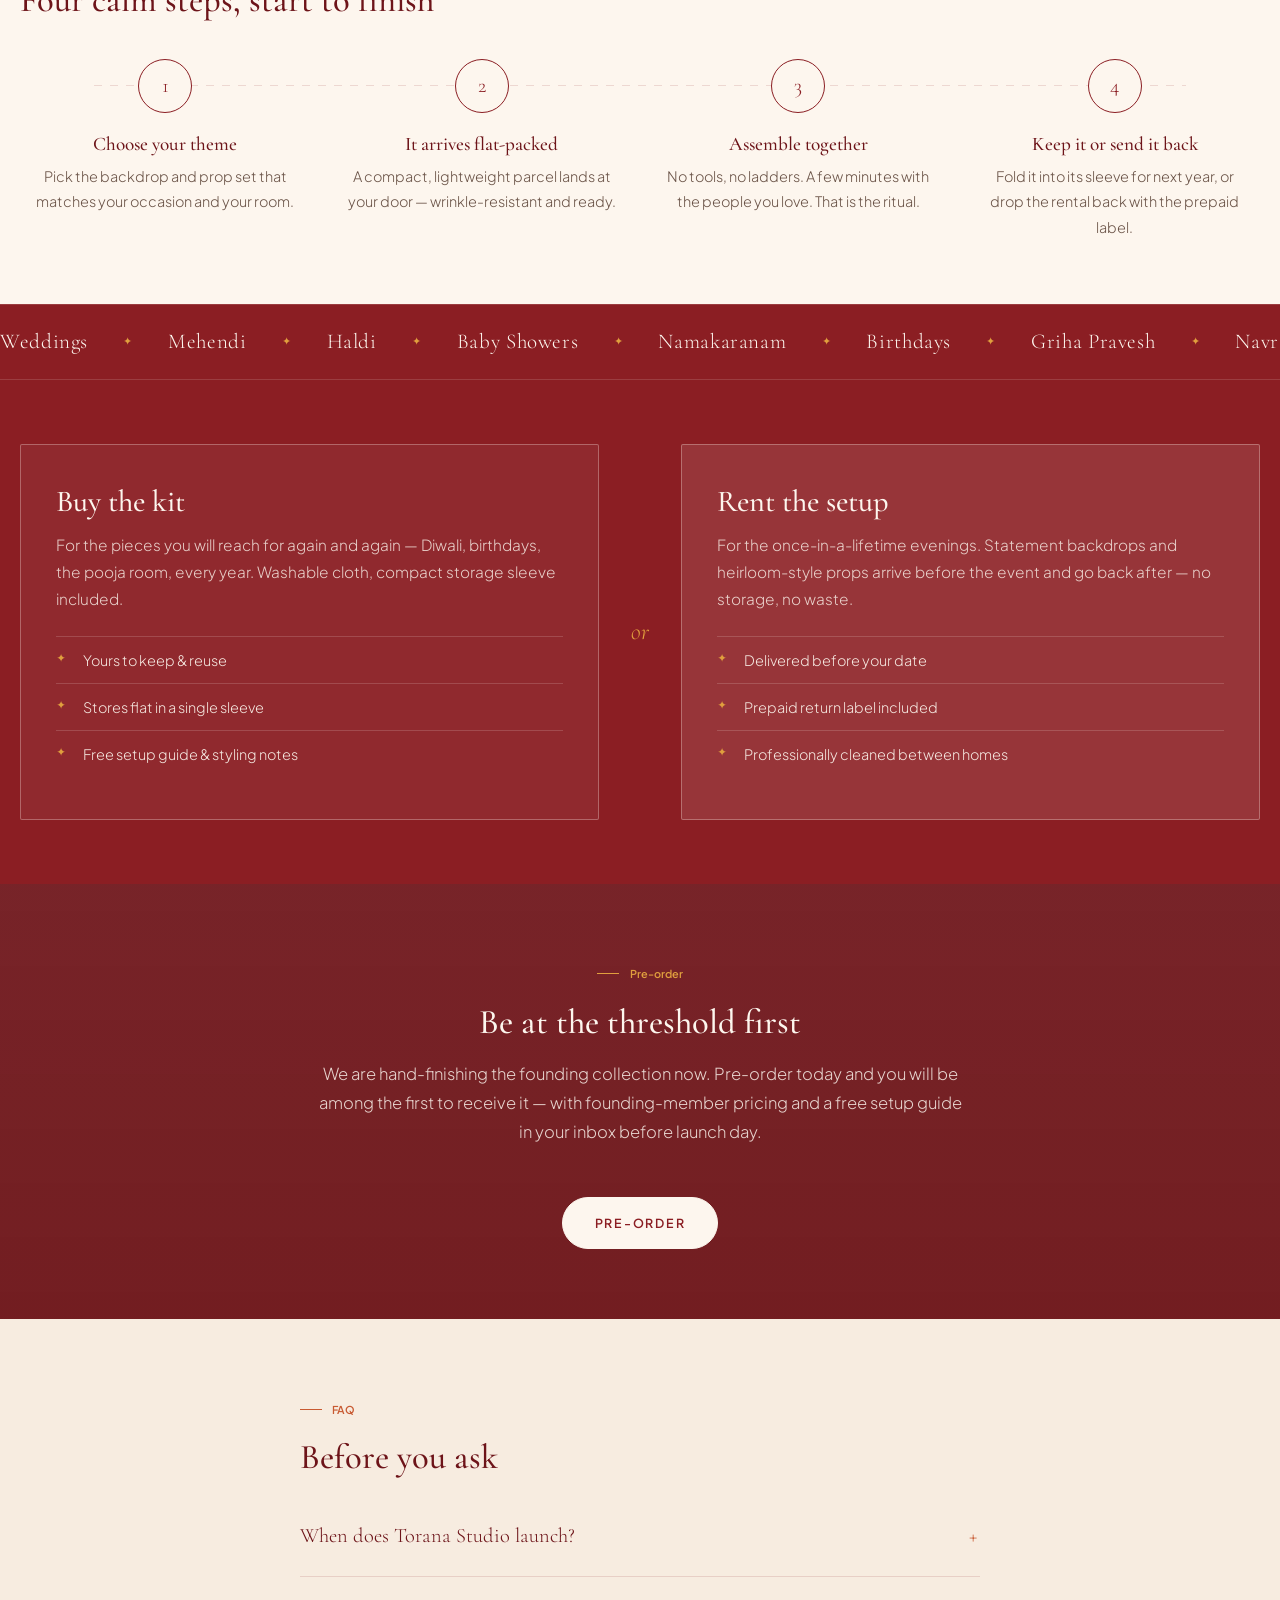
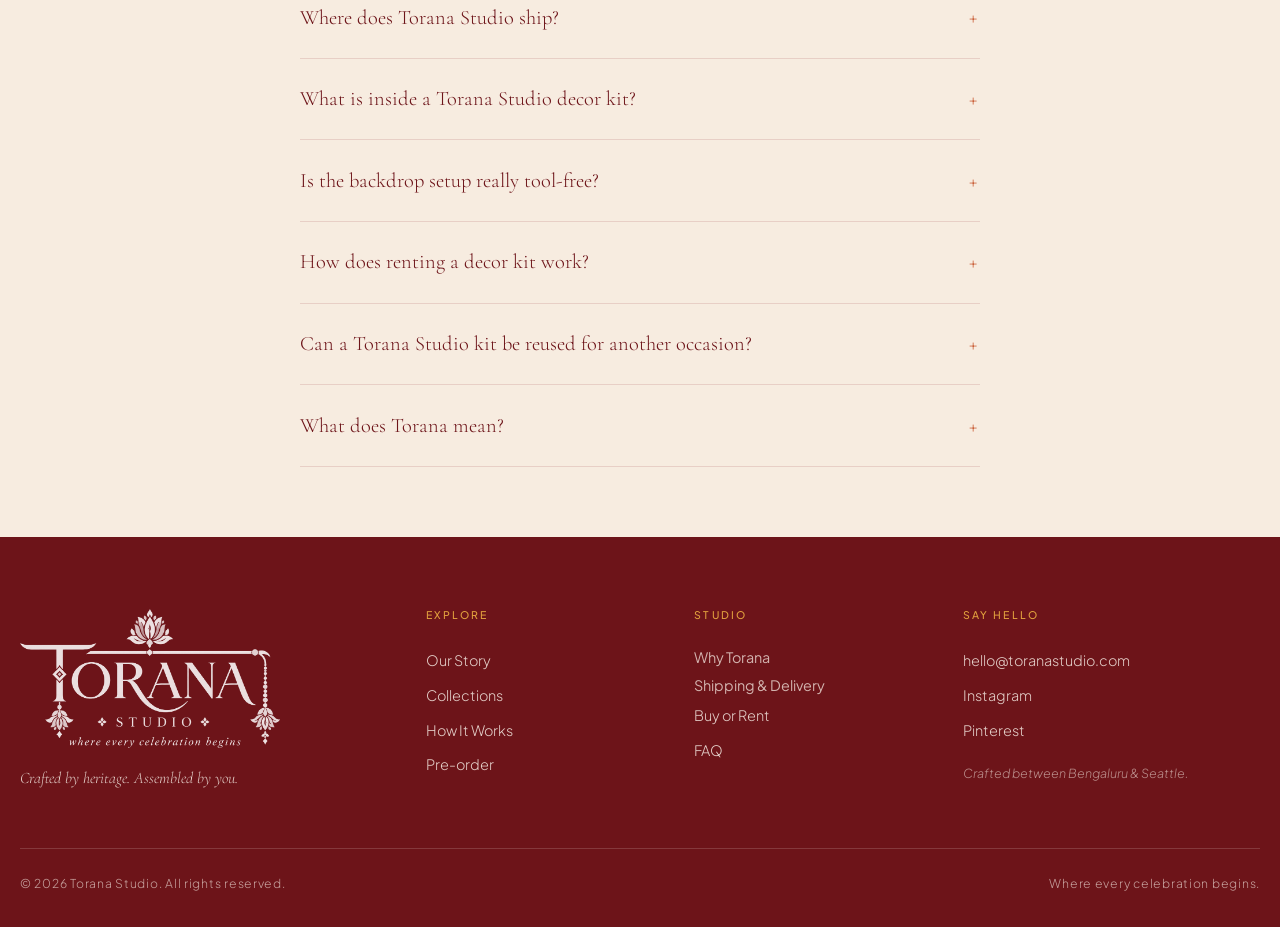
==== commit ed839a9b: "Reduce hero logo size by 20% (560→448px desktop, 280→224px mobile)" ====
--- a/index.html
+++ b/index.html
@@ -31,7 +31,7 @@
 <link rel="preload" as="image" href="assets/logo/torana-lockup.webp" />
 <link rel="preload" as="image" href="assets/img/9-lg.webp" />
 <link href="https://fonts.googleapis.com/css2?family=Cinzel:wght@400..700&family=Cormorant+Garamond:ital,wght@0,300..700;1,300..600&family=Plus+Jakarta+Sans:wght@300..700&display=swap" rel="stylesheet" />
-<link rel="stylesheet" href="styles.css?v=20261010-infodialogs" />
+<link rel="stylesheet" href="styles.css?v=20261010-logosize" />
 <script type="application/ld+json">
 {
   "@context": "https://schema.org",
--- a/styles.css
+++ b/styles.css
@@ -287,7 +287,7 @@
 .hero__copy { grid-column: 1; grid-row: 1; }
 .hero__art  { grid-column: 2; grid-row: 1; }
 
-.hero__logo { margin: 0 0 1.1rem; max-width: 560px; }
+.hero__logo { margin: 0 0 1.1rem; max-width: 448px; }
 .hero__logo img { width: 100%; height: auto; }
 .hero__logo.is-in img { animation: logoIn 1.5s var(--ease) both; }
 @keyframes logoIn {
@@ -868,7 +868,7 @@
   .hero__inner { grid-template-columns: 1fr; }
   .hero__copy { grid-column: 1; grid-row: 2; }
   .hero__art  { grid-column: 1; grid-row: 1; order: -1; max-width: 340px; margin-inline: auto; width: 100%; overflow: hidden; padding-bottom: 1rem; }
-  .hero__logo { max-width: 280px; }
+  .hero__logo { max-width: 224px; }
   .hero__kolam { right: 50%; transform: translate(50%, -50%); opacity: 0.1; width: 115vw; }
   .story__grid { grid-template-columns: 1fr; }
   .story__media { aspect-ratio: 4 / 5; max-height: 560px; }
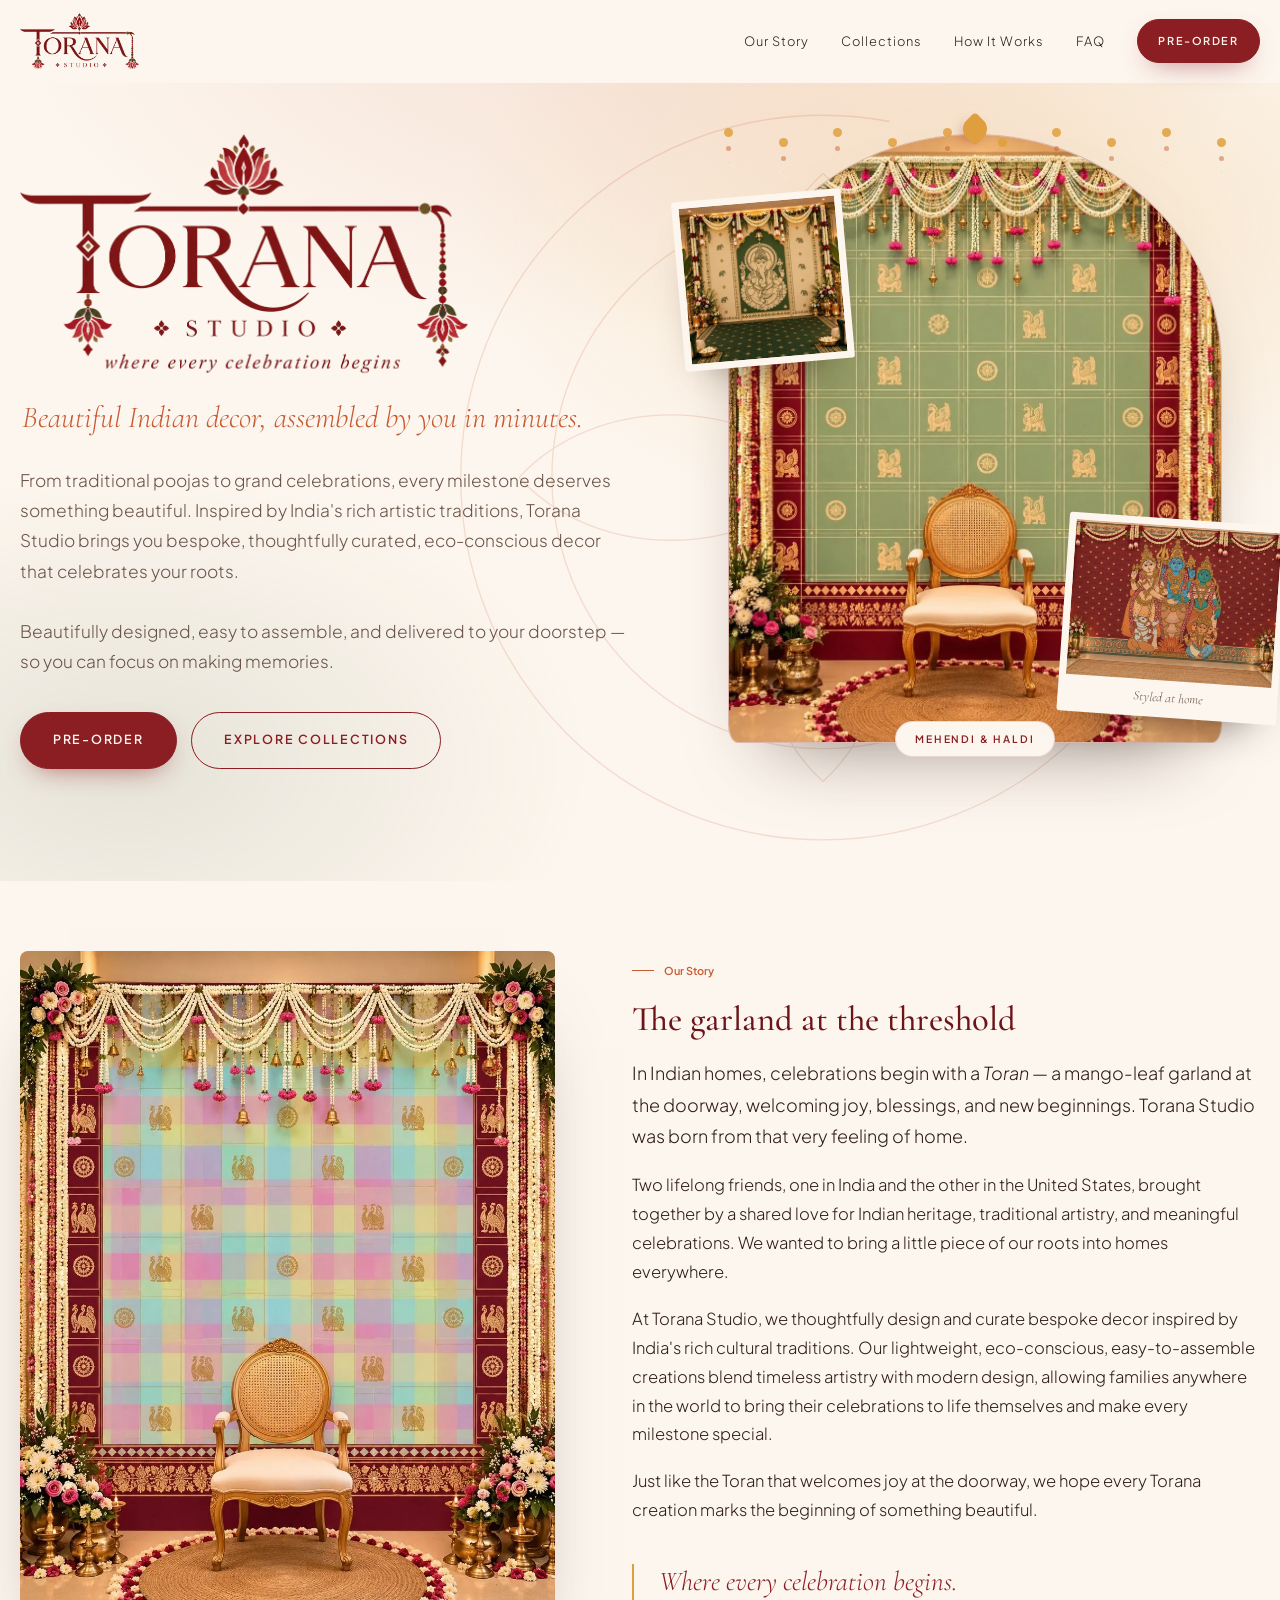
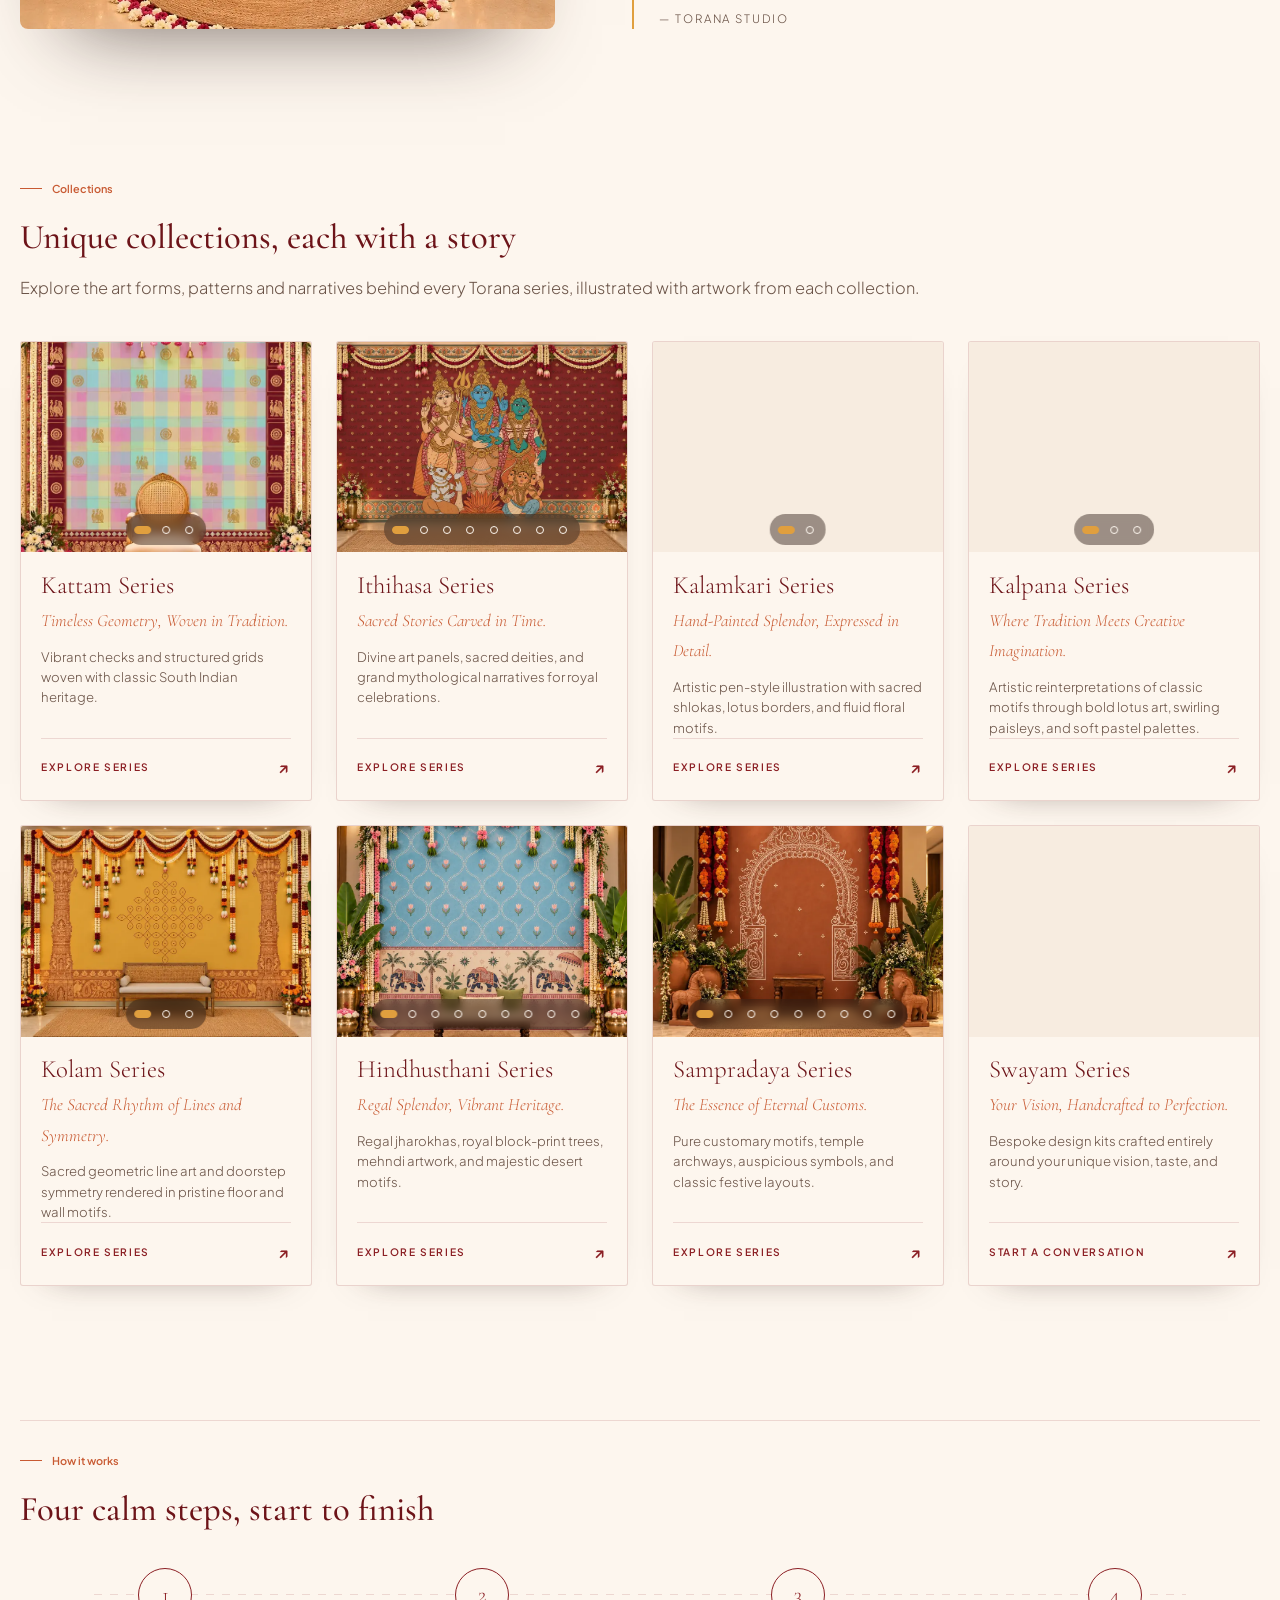
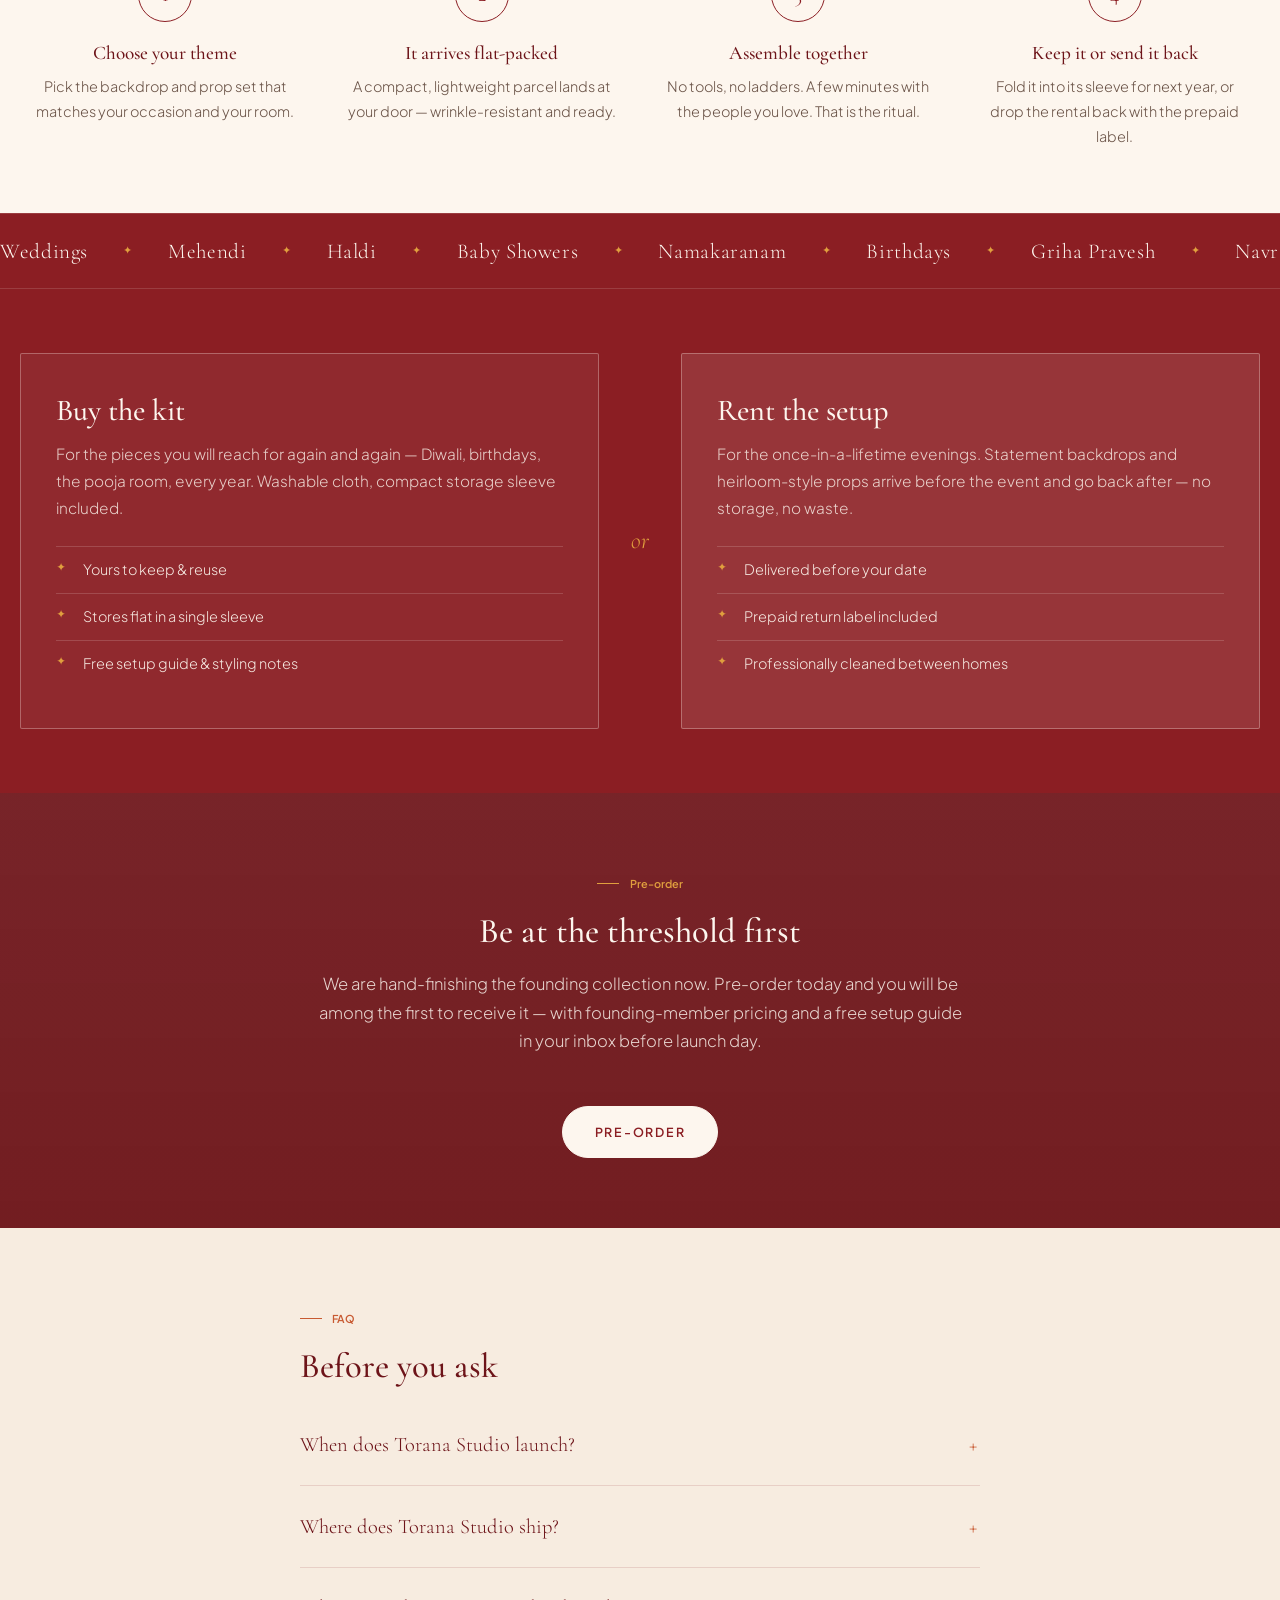
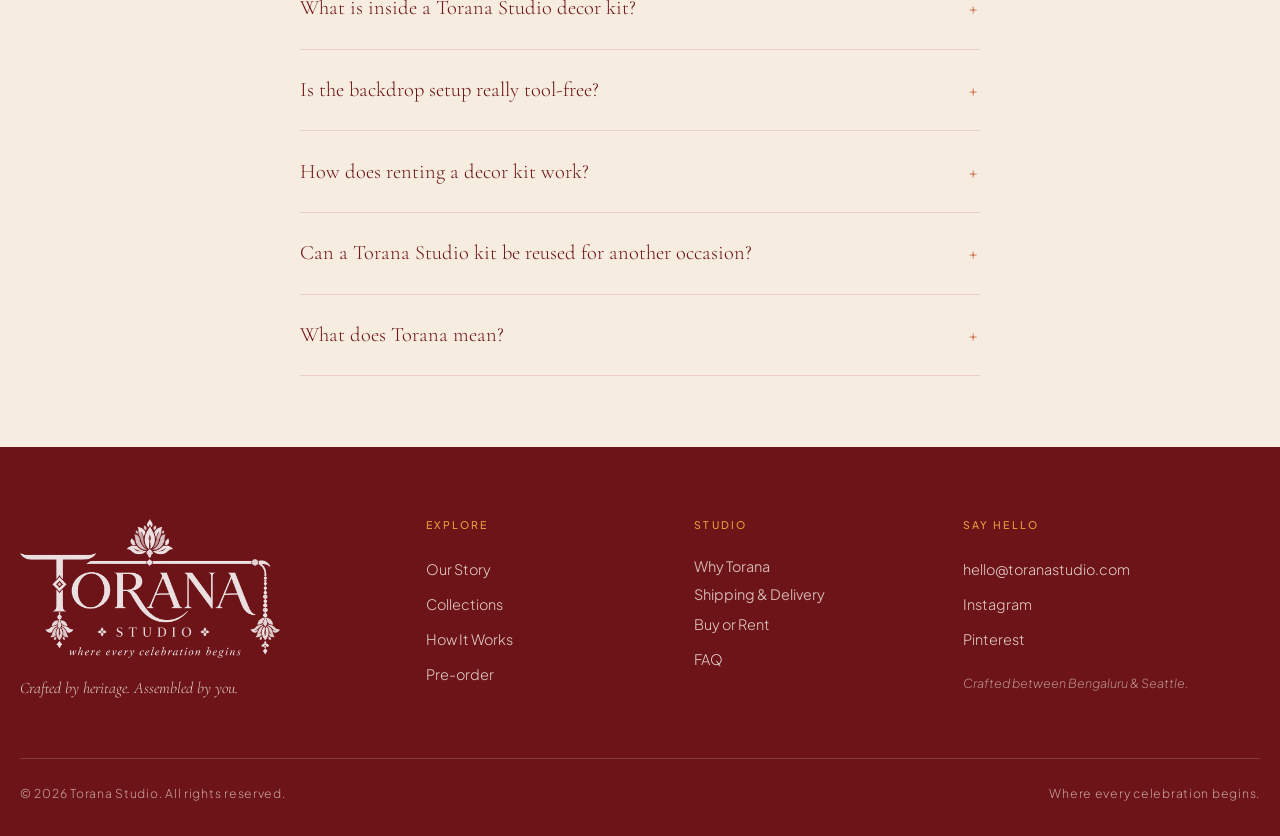
==== commit 94e53a41: "Update index.html" ====
--- a/index.html
+++ b/index.html
@@ -220,8 +220,7 @@
           <br /><br />
           Beautifully designed, easy to assemble, and delivered to your doorstep — so you
           can focus on making memories.
-          <br /><em>Crafted with tradition. Celebrated your way.</em><br /><br />
-          Now delivering across India. Coming soon to the USA.
+          <!-- <br /><small>Now delivering across India · Coming soon to the USA</small> -->
         </p>
 
         <div class="hero__actions reveal" data-delay="4">
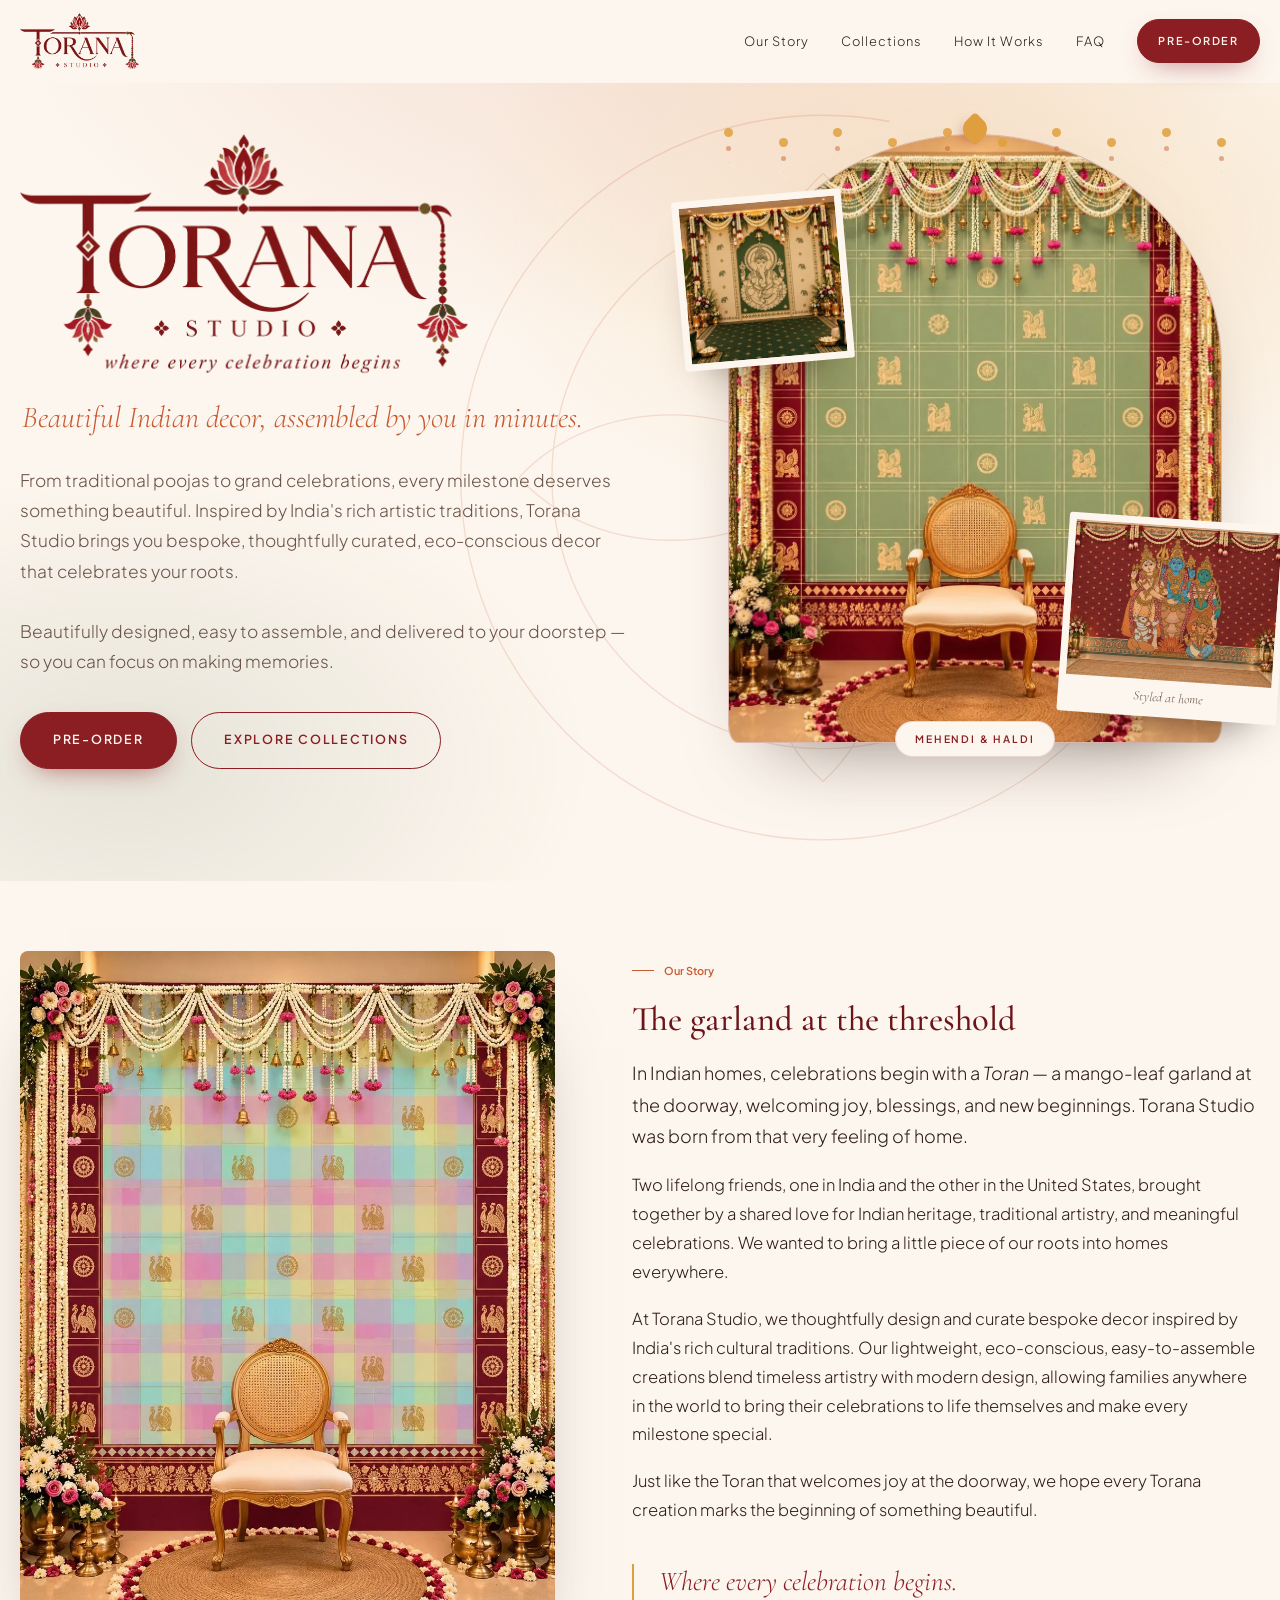
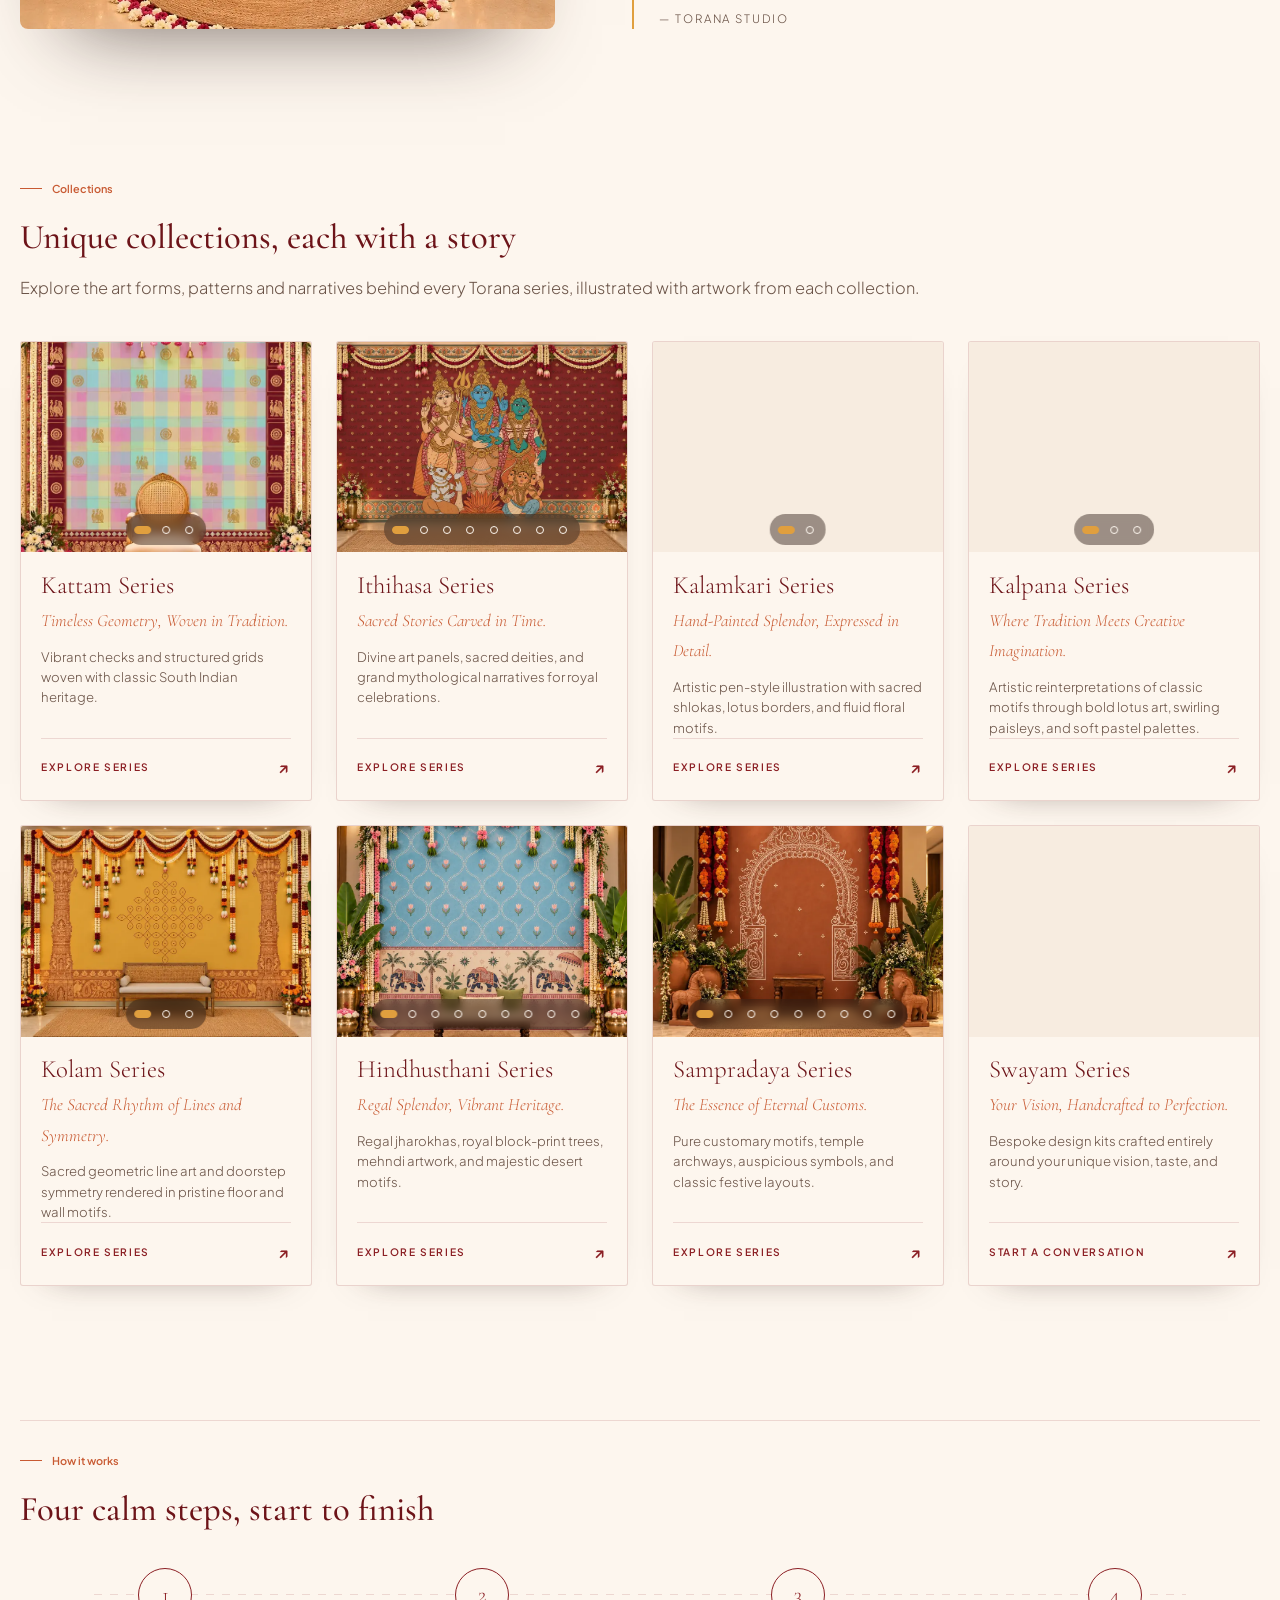
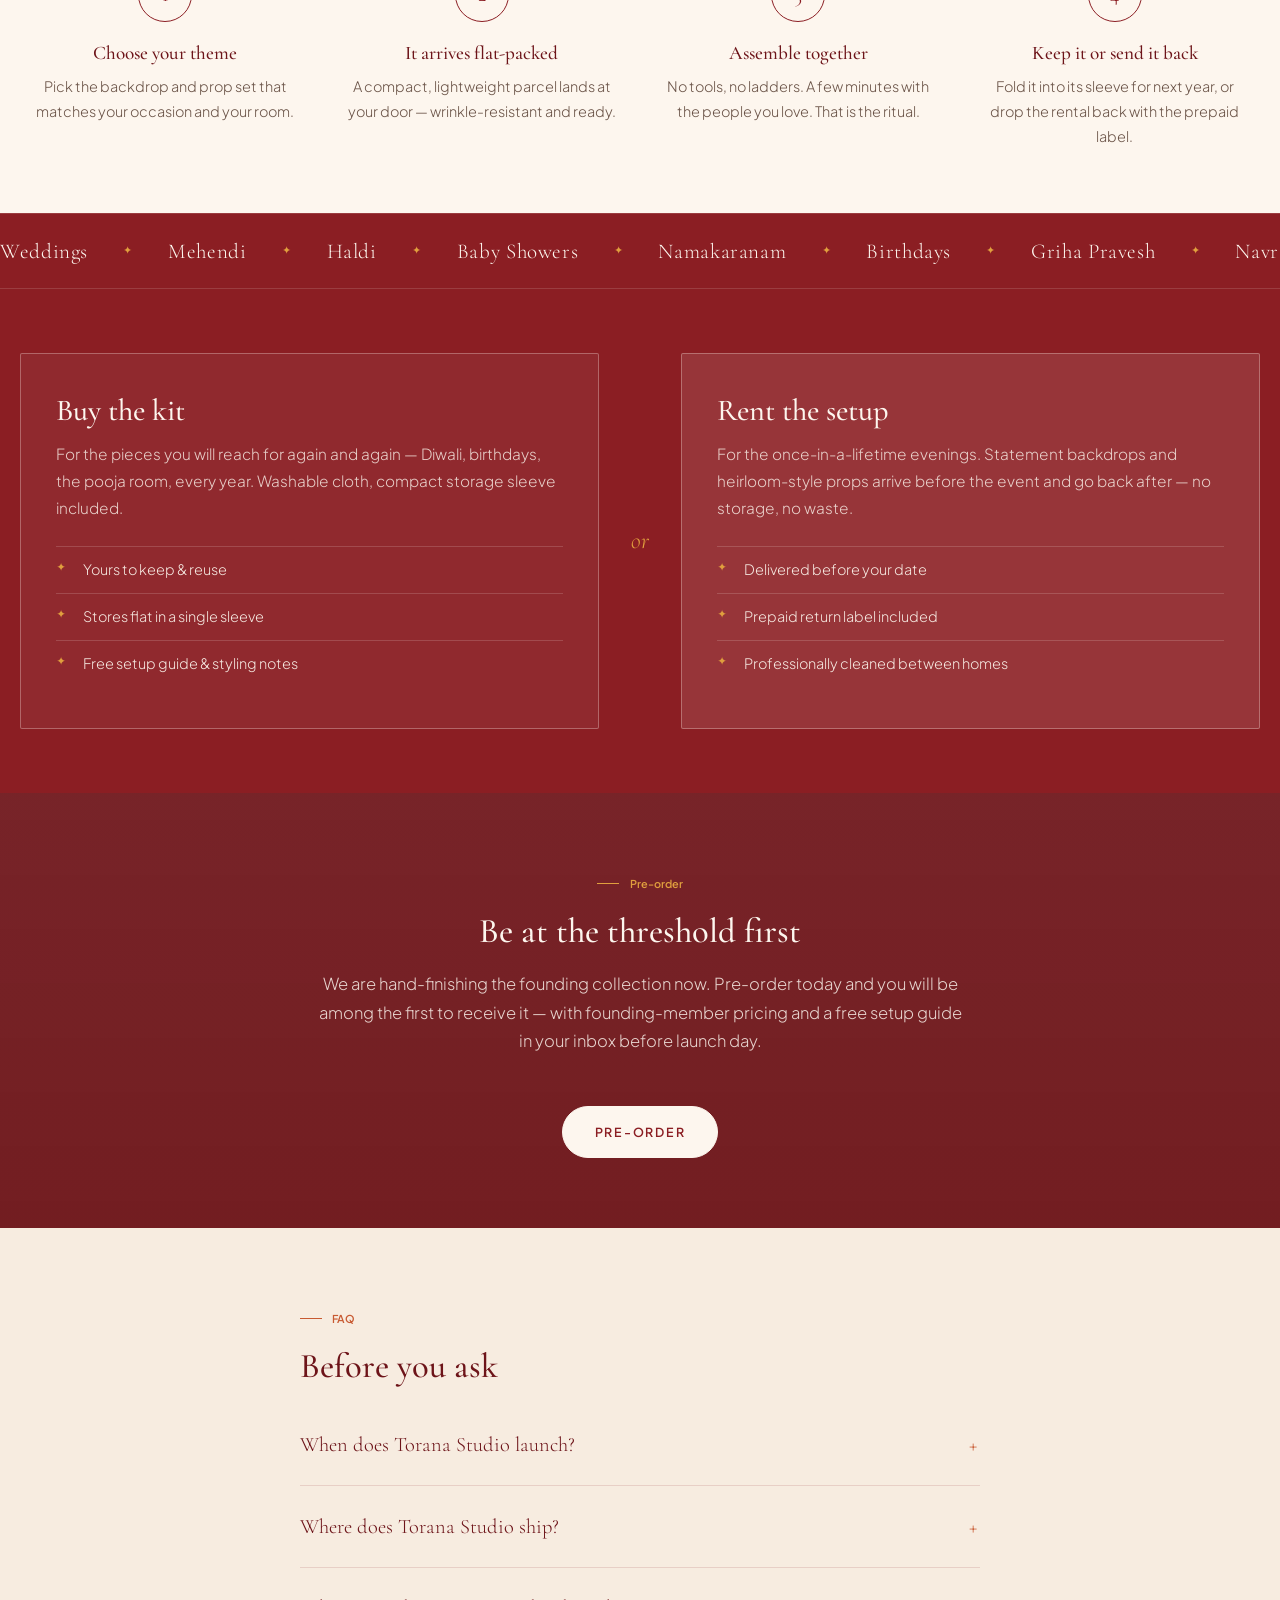
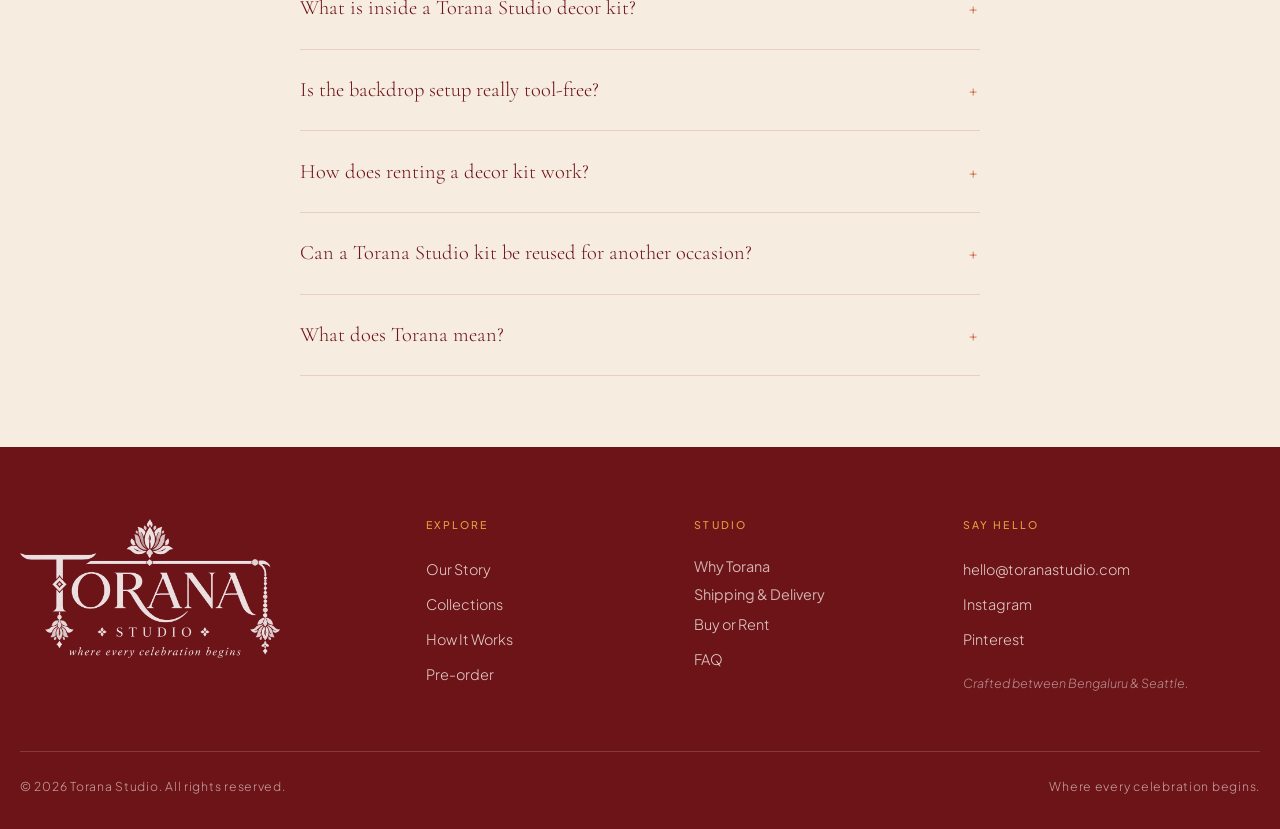
==== commit 7f6d2f6a: "updated" ====
--- a/index.html
+++ b/index.html
@@ -574,7 +574,7 @@
     <div class="footer__brand">
       <img src="assets/logo/torana-lockup.webp" width="900" height="482" loading="lazy"
            alt="Torana Studio" class="footer__lockup" />
-      <p class="footer__tag">Crafted by heritage. Assembled by you.</p>
+      <!-- <p class="footer__tag">Crafted by heritage. Assembled by you.</p> -->
     </div>
 
     <nav class="footer__col" aria-label="Explore">
--- a/styles.css
+++ b/styles.css
@@ -866,9 +866,10 @@
   .nav__toggle { position: relative; z-index: 80; }
 
   .hero__inner { grid-template-columns: 1fr; }
-  .hero__copy { grid-column: 1; grid-row: 2; }
+  .hero__copy { grid-column: 1; grid-row: 2; text-align: center; }
   .hero__art  { grid-column: 1; grid-row: 1; order: -1; max-width: 340px; margin-inline: auto; width: 100%; overflow: hidden; padding-bottom: 1rem; }
-  .hero__logo { max-width: 224px; }
+  .hero__logo { max-width: 224px; margin-inline: auto; }
+  .hero__actions { justify-content: center; }
   .hero__kolam { right: 50%; transform: translate(50%, -50%); opacity: 0.1; width: 115vw; }
   .story__grid { grid-template-columns: 1fr; }
   .story__media { aspect-ratio: 4 / 5; max-height: 560px; }
@@ -878,6 +879,7 @@
   .series-detail__heading { grid-template-columns: 1fr; gap: 0.6rem; }
   .series-gallery__grid { grid-template-columns: repeat(2, minmax(0, 1fr)); }
   .series-grid { grid-template-columns: repeat(2, minmax(0, 1fr)); }
+  .story__copy .lead { font-size: 1rem; }
 }
 
 @media (max-width: 620px) {
